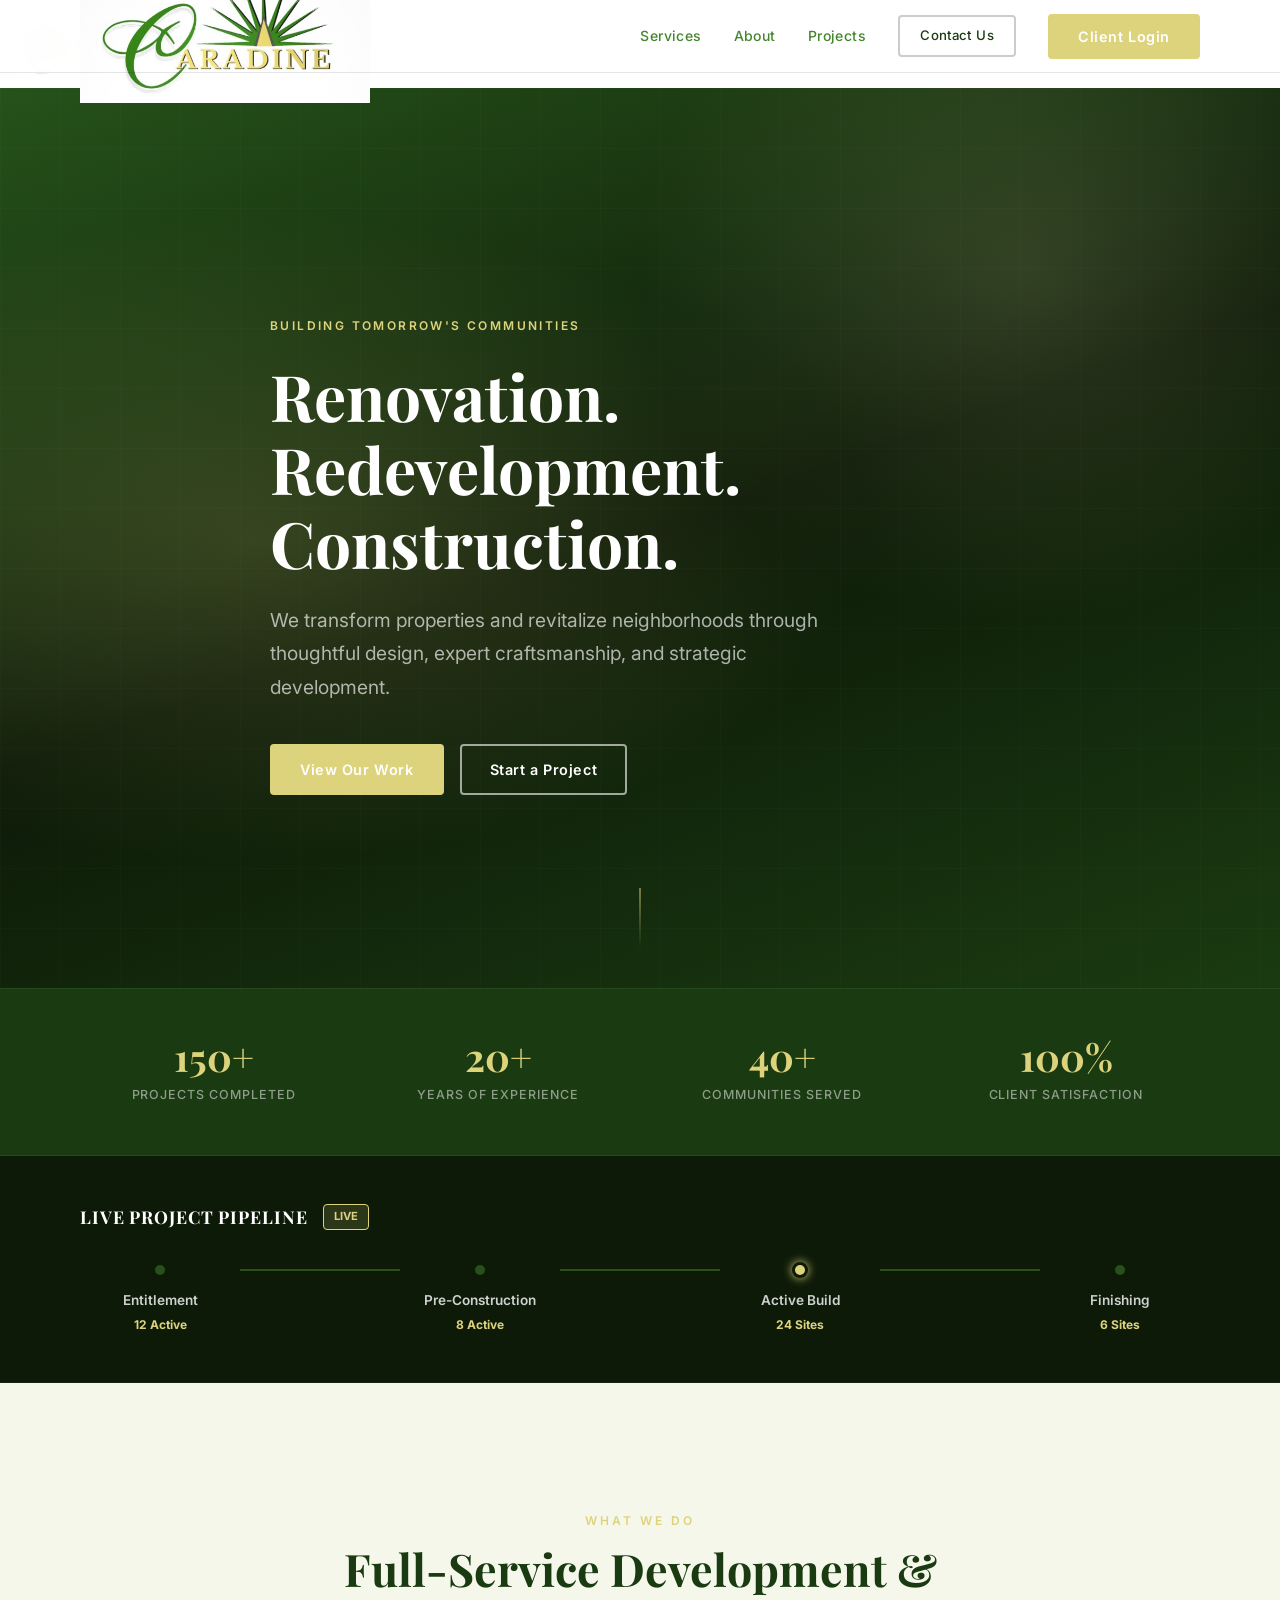
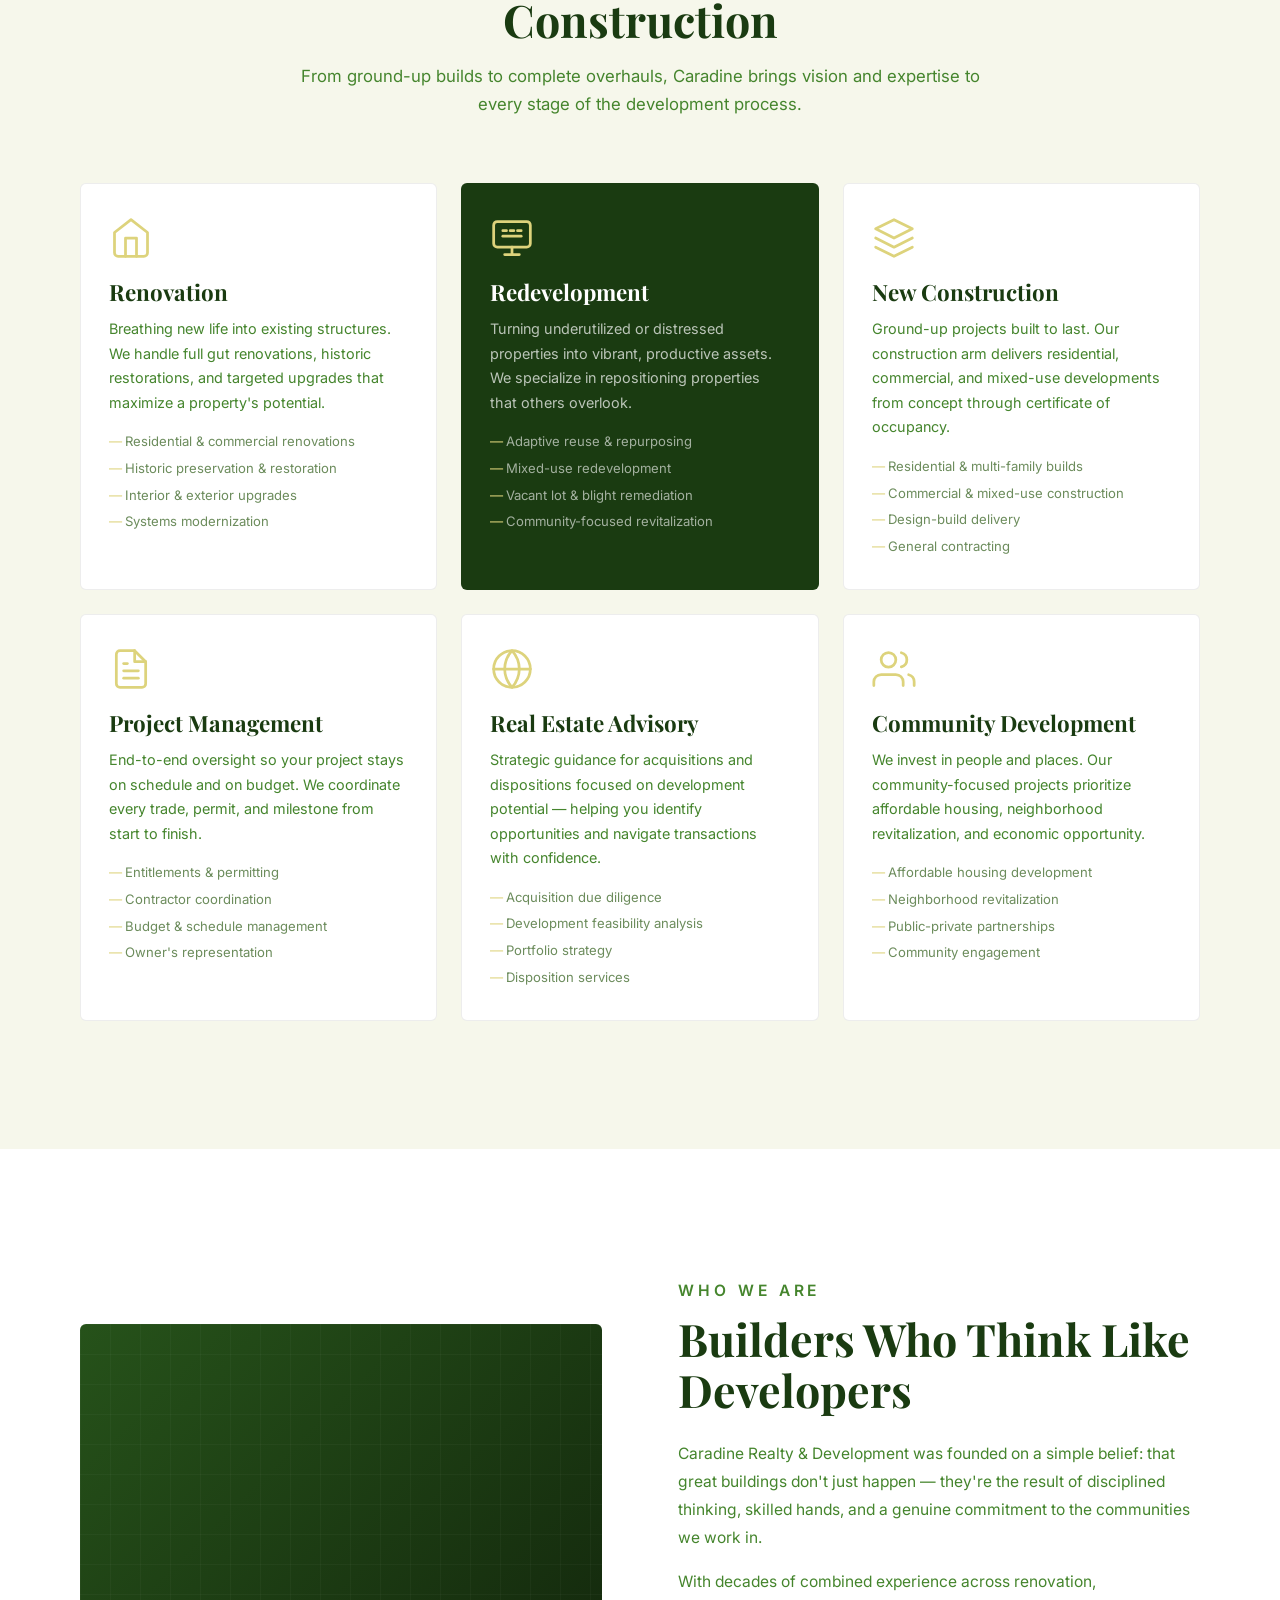
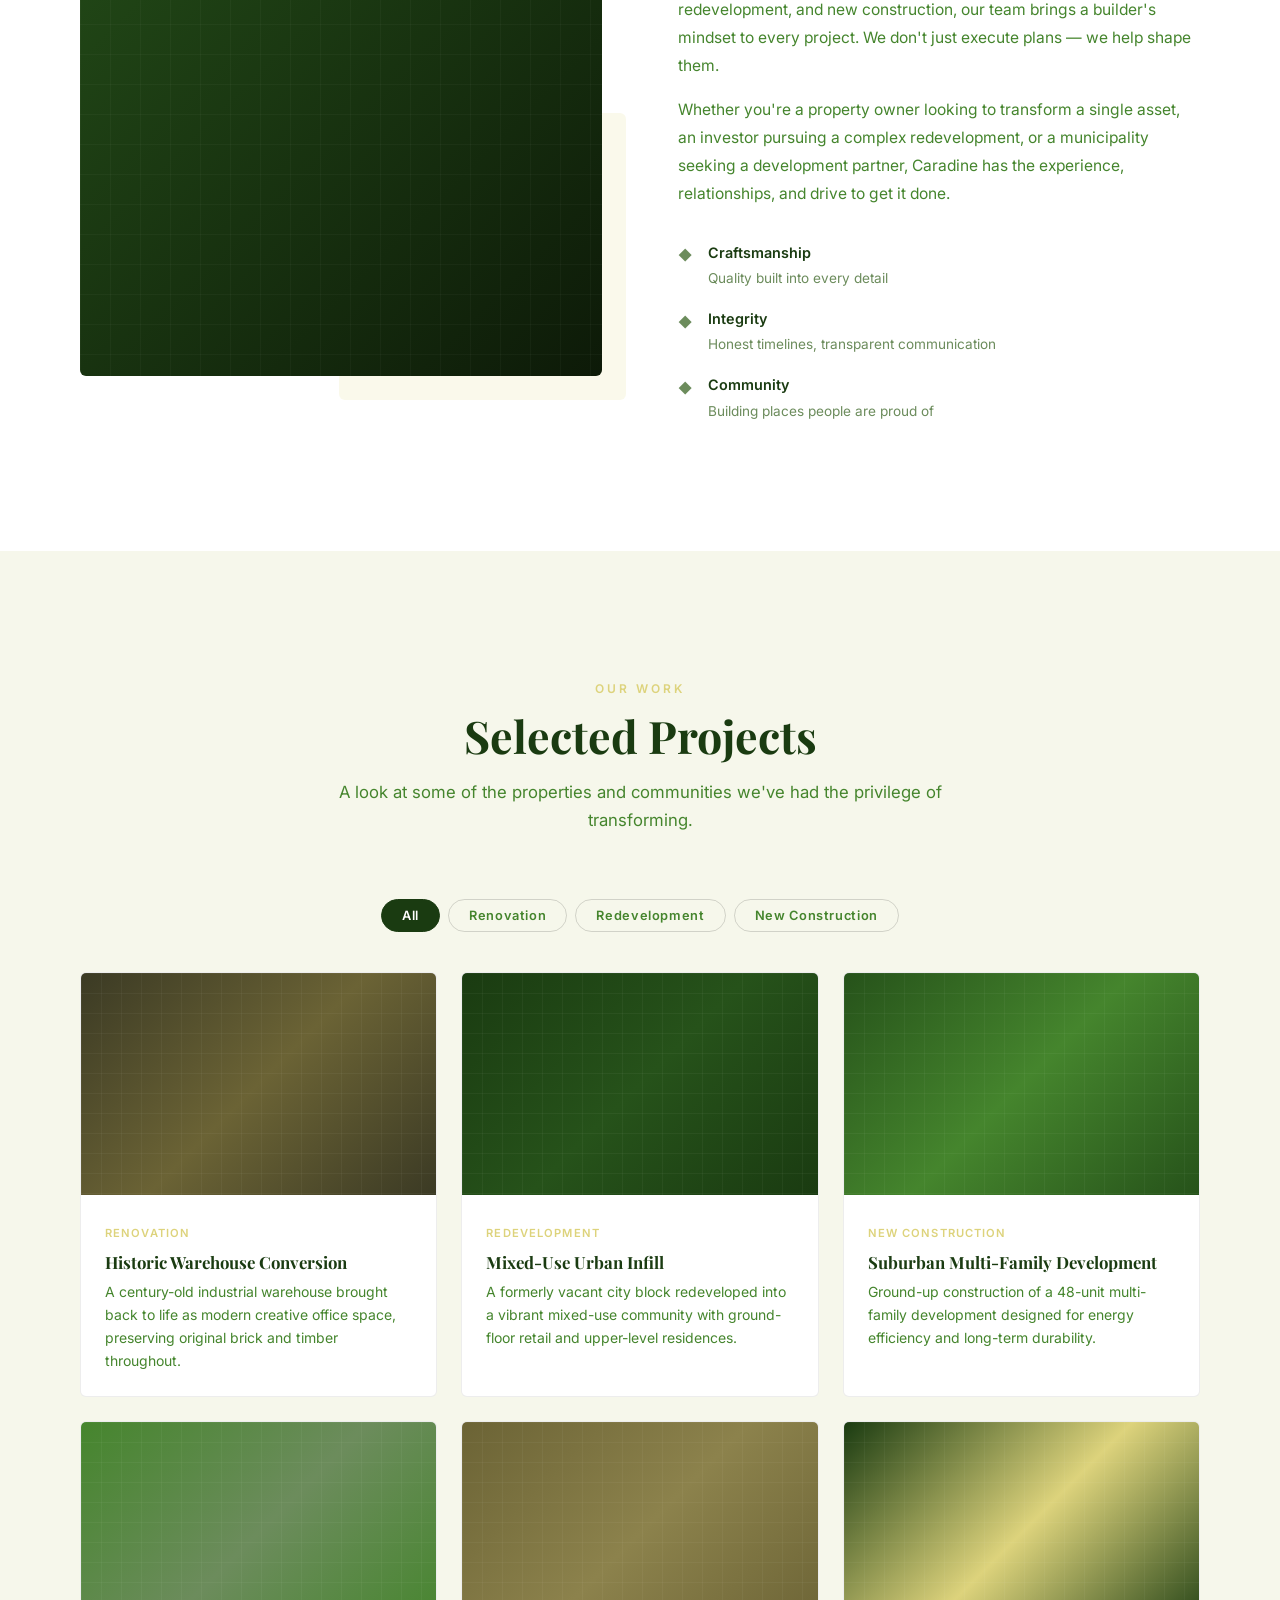
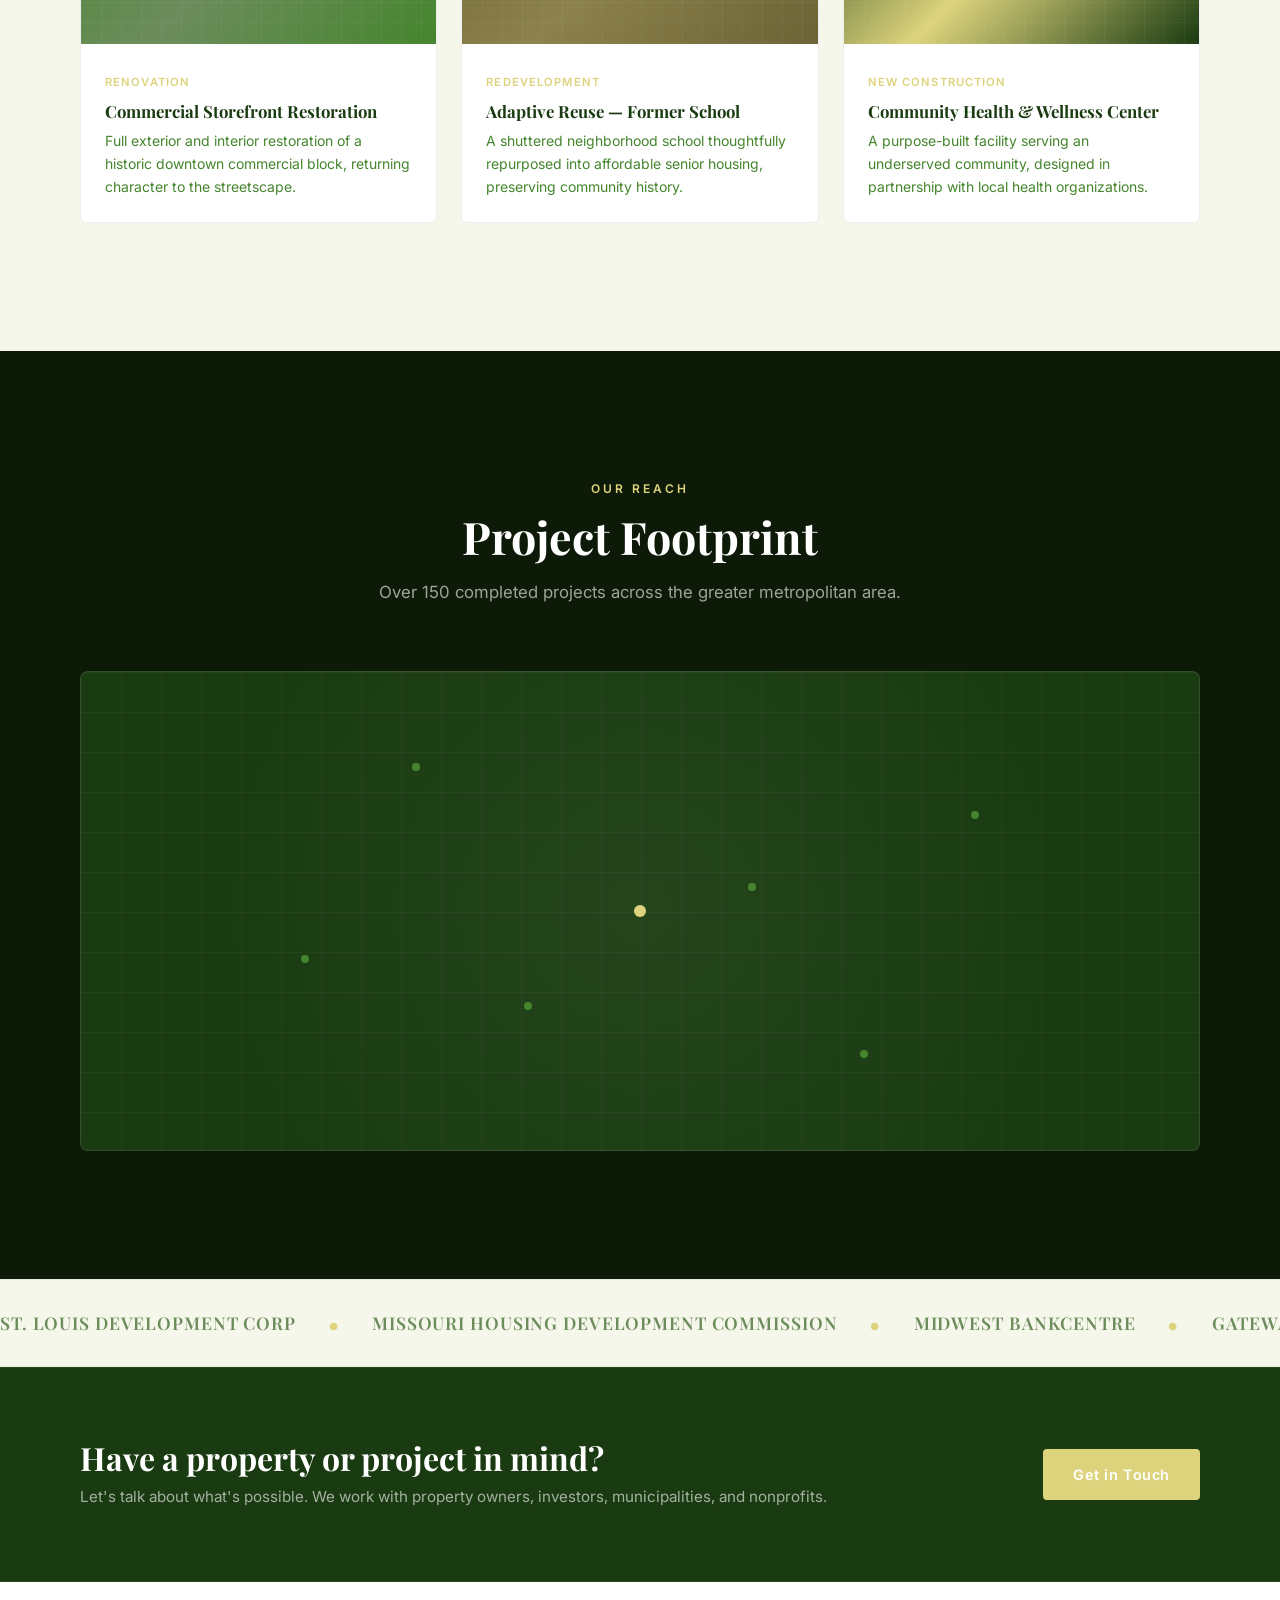
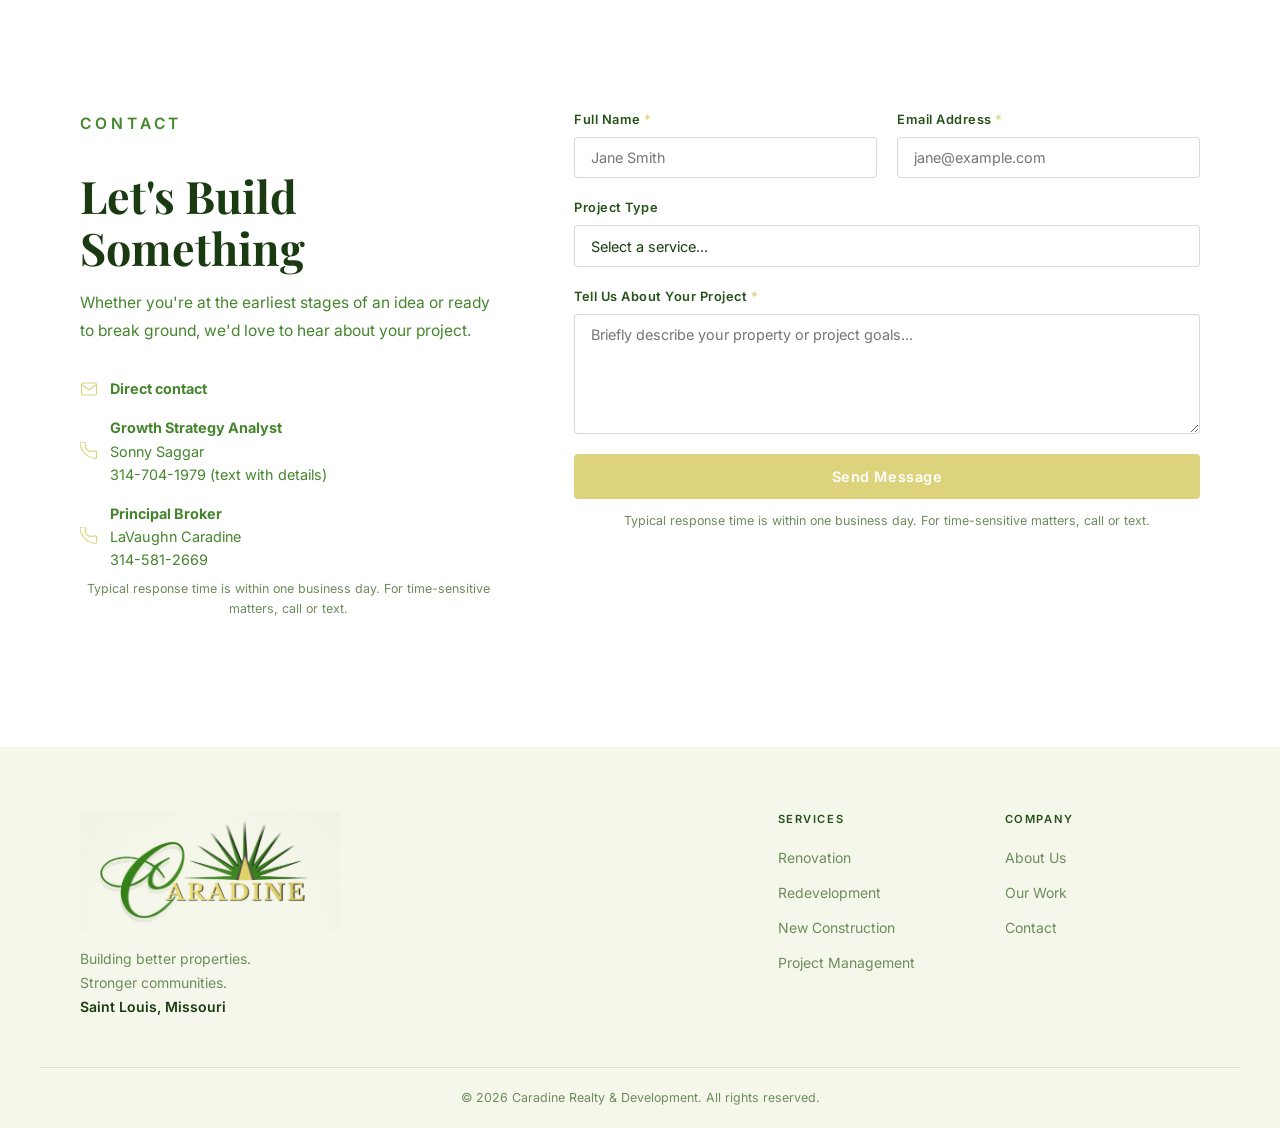
==== index.html @ bfbdea80 "feat: enterprise features including video header, pipeline tracker, and client portal facade" ====
<!DOCTYPE html>
<html lang="en">
<head>
  <meta charset="UTF-8" />
  <meta name="viewport" content="width=device-width, initial-scale=1.0" />
  <title>Caradine Realty &amp; Development</title>
  <link rel="stylesheet" href="styles.css" />
  <link rel="preconnect" href="https://fonts.googleapis.com" />
  <link rel="preconnect" href="https://fonts.gstatic.com" crossorigin />
  <link href="https://fonts.googleapis.com/css2?family=Playfair+Display:wght@400;700&family=Inter:wght@300;400;500;600&display=swap" rel="stylesheet" />
</head>
<body>
<header>
  <img src="public/caradine-logo.jpg" alt="Caradine Realty" class="logo">
</header>

  <!-- Navigation -->
  <header class="site-header">
    <nav class="nav container">
      <a href="#" class="logo">
        <img src="/caradine-logo.jpg" alt="Caradine Realty logo" class="logo-mark" />
        <span class="logo-main">Caradine</span>
        <span class="logo-sub">Realty &amp; Development</span>
      </a>
      <button class="nav-toggle" aria-label="Toggle menu" aria-expanded="false">
        <span></span><span></span><span></span>
      </button>
      <ul class="nav-links">
        <li><a href="#services">Services</a></li>
        <li><a href="#about">About</a></li>
        <li><a href="#projects">Projects</a></li>
        <li><a href="#contact" class="btn btn-outline">Contact Us</a></li>
        <li><button class="btn btn-primary login-btn" id="login-trigger">Client Login</button></li>
      </ul>
    </nav>
  </header>

  <!-- Hero -->
  <section class="hero">
    <video autoplay loop muted playsinline class="hero-video">
      <source src="https://cdn.coverr.co/videos/coverr-construction-workers-on-a-rooftop-2621/1080p.mp4" type="video/mp4">
    </video>
    <div class="hero-overlay"></div>
    <div class="hero-content container">
      <p class="hero-eyebrow">Building Tomorrow's Communities</p>
      <h1>Renovation. Redevelopment.<br />Construction.</h1>
      <p class="hero-sub">We transform properties and revitalize neighborhoods through thoughtful design, expert craftsmanship, and strategic development.</p>
      <div class="hero-cta">
        <a href="#projects" class="btn btn-primary">View Our Work</a>
        <a href="#contact" class="btn btn-ghost">Start a Project</a>
      </div>
    </div>
    <div class="hero-scroll-indicator">
      <span></span>
    </div>
  </section>

  <!-- Stats Bar -->
  <section class="stats-bar">
    <div class="container stats-grid">
      <div class="stat">
        <span class="stat-number">150+</span>
        <span class="stat-label">Projects Completed</span>
      </div>
      <div class="stat">
        <span class="stat-number">20+</span>
        <span class="stat-label">Years of Experience</span>
      </div>
      <div class="stat">
        <span class="stat-number">40+</span>
        <span class="stat-label">Communities Served</span>
      </div>
      <div class="stat">
        <span class="stat-number">100%</span>
        <span class="stat-label">Client Satisfaction</span>
      </div>
    </div>
  </section>

  <!-- Pipeline Tracker -->
  <section class="pipeline-tracker reveal">
    <div class="container">
      <div class="pipeline-header">
        <h3>Live Project Pipeline</h3>
        <span class="pipeline-pulse">Live</span>
      </div>
      <div class="pipeline-stages">
        <div class="stage">
          <div class="stage-dot"></div>
          <div class="stage-label">Entitlement</div>
          <div class="stage-count">12 Active</div>
        </div>
        <div class="stage-line"></div>
        <div class="stage">
          <div class="stage-dot"></div>
          <div class="stage-label">Pre-Construction</div>
          <div class="stage-count">8 Active</div>
        </div>
        <div class="stage-line"></div>
        <div class="stage active-stage">
          <div class="stage-dot"></div>
          <div class="stage-label">Active Build</div>
          <div class="stage-count">24 Sites</div>
        </div>
        <div class="stage-line"></div>
        <div class="stage">
          <div class="stage-dot"></div>
          <div class="stage-label">Finishing</div>
          <div class="stage-count">6 Sites</div>
        </div>
      </div>
    </div>
  </section>

  <!-- Services -->
  <section class="services section" id="services">
    <div class="container">
      <div class="section-header">
        <p class="section-eyebrow">What We Do</p>
        <h2>Full-Service Development &amp; Construction</h2>
        <p class="section-desc">From ground-up builds to complete overhauls, Caradine brings vision and expertise to every stage of the development process.</p>
      </div>
      <div class="services-grid">
        <div class="service-card reveal reveal-delay-1">
          <div class="service-icon">
            <svg xmlns="http://www.w3.org/2000/svg" viewBox="0 0 24 24" fill="none" stroke="currentColor" stroke-width="1.5" stroke-linecap="round" stroke-linejoin="round"><path d="M3 9l9-7 9 7v11a2 2 0 01-2 2H5a2 2 0 01-2-2z"/><polyline points="9 22 9 12 15 12 15 22"/></svg>
          </div>
          <h3>Renovation</h3>
          <p>Breathing new life into existing structures. We handle full gut renovations, historic restorations, and targeted upgrades that maximize a property's potential.</p>
          <ul>
            <li>Residential &amp; commercial renovations</li>
            <li>Historic preservation &amp; restoration</li>
            <li>Interior &amp; exterior upgrades</li>
            <li>Systems modernization</li>
          </ul>
        </div>
        <div class="service-card featured reveal reveal-delay-2">
          <div class="service-icon">
            <svg xmlns="http://www.w3.org/2000/svg" viewBox="0 0 24 24" fill="none" stroke="currentColor" stroke-width="1.5" stroke-linecap="round" stroke-linejoin="round"><rect x="2" y="3" width="20" height="14" rx="2"/><path d="M8 21h8M12 17v4"/><path d="M7 8h2m2 0h2m2 0h2"/><path d="M7 11h10"/></svg>
          </div>
          <h3>Redevelopment</h3>
          <p>Turning underutilized or distressed properties into vibrant, productive assets. We specialize in repositioning properties that others overlook.</p>
          <ul>
            <li>Adaptive reuse &amp; repurposing</li>
            <li>Mixed-use redevelopment</li>
            <li>Vacant lot &amp; blight remediation</li>
            <li>Community-focused revitalization</li>
          </ul>
        </div>
        <div class="service-card reveal reveal-delay-3">
          <div class="service-icon">
            <svg xmlns="http://www.w3.org/2000/svg" viewBox="0 0 24 24" fill="none" stroke="currentColor" stroke-width="1.5" stroke-linecap="round" stroke-linejoin="round"><polygon points="12 2 2 7 12 12 22 7 12 2"/><polyline points="2 17 12 22 22 17"/><polyline points="2 12 12 17 22 12"/></svg>
          </div>
          <h3>New Construction</h3>
          <p>Ground-up projects built to last. Our construction arm delivers residential, commercial, and mixed-use developments from concept through certificate of occupancy.</p>
          <ul>
            <li>Residential &amp; multi-family builds</li>
            <li>Commercial &amp; mixed-use construction</li>
            <li>Design-build delivery</li>
            <li>General contracting</li>
          </ul>
        </div>
        <div class="service-card reveal reveal-delay-1">
          <div class="service-icon">
            <svg xmlns="http://www.w3.org/2000/svg" viewBox="0 0 24 24" fill="none" stroke="currentColor" stroke-width="1.5" stroke-linecap="round" stroke-linejoin="round"><path d="M14 2H6a2 2 0 00-2 2v16a2 2 0 002 2h12a2 2 0 002-2V8z"/><polyline points="14 2 14 8 20 8"/><line x1="16" y1="13" x2="8" y2="13"/><line x1="16" y1="17" x2="8" y2="17"/><polyline points="10 9 9 9 8 9"/></svg>
          </div>
          <h3>Project Management</h3>
          <p>End-to-end oversight so your project stays on schedule and on budget. We coordinate every trade, permit, and milestone from start to finish.</p>
          <ul>
            <li>Entitlements &amp; permitting</li>
            <li>Contractor coordination</li>
            <li>Budget &amp; schedule management</li>
            <li>Owner's representation</li>
          </ul>
        </div>
        <div class="service-card reveal reveal-delay-2">
          <div class="service-icon">
            <svg xmlns="http://www.w3.org/2000/svg" viewBox="0 0 24 24" fill="none" stroke="currentColor" stroke-width="1.5" stroke-linecap="round" stroke-linejoin="round"><circle cx="12" cy="12" r="10"/><line x1="2" y1="12" x2="22" y2="12"/><path d="M12 2a15.3 15.3 0 014 10 15.3 15.3 0 01-4 10 15.3 15.3 0 01-4-10 15.3 15.3 0 014-10z"/></svg>
          </div>
          <h3>Real Estate Advisory</h3>
          <p>Strategic guidance for acquisitions and dispositions focused on development potential — helping you identify opportunities and navigate transactions with confidence.</p>
          <ul>
            <li>Acquisition due diligence</li>
            <li>Development feasibility analysis</li>
            <li>Portfolio strategy</li>
            <li>Disposition services</li>
          </ul>
        </div>
        <div class="service-card reveal reveal-delay-3">
          <div class="service-icon">
            <svg xmlns="http://www.w3.org/2000/svg" viewBox="0 0 24 24" fill="none" stroke="currentColor" stroke-width="1.5" stroke-linecap="round" stroke-linejoin="round"><path d="M17 21v-2a4 4 0 00-4-4H5a4 4 0 00-4 4v2"/><circle cx="9" cy="7" r="4"/><path d="M23 21v-2a4 4 0 00-3-3.87"/><path d="M16 3.13a4 4 0 010 7.75"/></svg>
          </div>
          <h3>Community Development</h3>
          <p>We invest in people and places. Our community-focused projects prioritize affordable housing, neighborhood revitalization, and economic opportunity.</p>
          <ul>
            <li>Affordable housing development</li>
            <li>Neighborhood revitalization</li>
            <li>Public-private partnerships</li>
            <li>Community engagement</li>
          </ul>
        </div>
      </div>
    </div>
  </section>

  <!-- About -->
  <section class="about section" id="about">
    <div class="container about-grid">
      <div class="about-image reveal">
        <div class="about-image-bg"></div>
        <div class="about-image-accent"></div>
      </div>
      <div class="about-content reveal reveal-delay-2">
        <p class="section-eyebrow">Who We Are</p>
        <h2>Builders Who Think Like Developers</h2>
        <p>Caradine Realty &amp; Development was founded on a simple belief: that great buildings don't just happen — they're the result of disciplined thinking, skilled hands, and a genuine commitment to the communities we work in.</p>
        <p>With decades of combined experience across renovation, redevelopment, and new construction, our team brings a builder's mindset to every project. We don't just execute plans — we help shape them.</p>
        <p>Whether you're a property owner looking to transform a single asset, an investor pursuing a complex redevelopment, or a municipality seeking a development partner, Caradine has the experience, relationships, and drive to get it done.</p>
        <div class="about-values">
          <div class="value">
            <span class="value-icon">&#9670;</span>
            <div>
              <strong>Craftsmanship</strong>
              <span>Quality built into every detail</span>
            </div>
          </div>
          <div class="value">
            <span class="value-icon">&#9670;</span>
            <div>
              <strong>Integrity</strong>
              <span>Honest timelines, transparent communication</span>
            </div>
          </div>
          <div class="value">
            <span class="value-icon">&#9670;</span>
            <div>
              <strong>Community</strong>
              <span>Building places people are proud of</span>
            </div>
          </div>
        </div>
      </div>
    </div>
  </section>

  <!-- Projects -->
  <section class="projects section" id="projects">
    <div class="container">
      <div class="section-header">
        <p class="section-eyebrow">Our Work</p>
        <h2>Selected Projects</h2>
        <p class="section-desc">A look at some of the properties and communities we've had the privilege of transforming.</p>
      </div>
      <div class="project-filters">
        <button class="filter-btn active" data-filter="all">All</button>
        <button class="filter-btn" data-filter="renovation">Renovation</button>
        <button class="filter-btn" data-filter="redevelopment">Redevelopment</button>
        <button class="filter-btn" data-filter="construction">New Construction</button>
      </div>
      <div class="projects-grid">
        <div class="project-card reveal reveal-delay-1" data-category="renovation" tabindex="0">
          <div class="project-img project-img-1"></div>
          <div class="project-info">
            <span class="project-tag">Renovation</span>
            <h3>Historic Warehouse Conversion</h3>
            <p>A century-old industrial warehouse brought back to life as modern creative office space, preserving original brick and timber throughout.</p>
          </div>
        </div>
        <div class="project-card reveal reveal-delay-2" data-category="redevelopment" tabindex="0">
          <div class="project-img project-img-2"></div>
          <div class="project-info">
            <span class="project-tag">Redevelopment</span>
            <h3>Mixed-Use Urban Infill</h3>
            <p>A formerly vacant city block redeveloped into a vibrant mixed-use community with ground-floor retail and upper-level residences.</p>
          </div>
        </div>
        <div class="project-card reveal reveal-delay-3" data-category="construction" tabindex="0">
          <div class="project-img project-img-3"></div>
          <div class="project-info">
            <span class="project-tag">New Construction</span>
            <h3>Suburban Multi-Family Development</h3>
            <p>Ground-up construction of a 48-unit multi-family development designed for energy efficiency and long-term durability.</p>
          </div>
        </div>
        <div class="project-card reveal reveal-delay-1" data-category="renovation" tabindex="0">
          <div class="project-img project-img-4"></div>
          <div class="project-info">
            <span class="project-tag">Renovation</span>
            <h3>Commercial Storefront Restoration</h3>
            <p>Full exterior and interior restoration of a historic downtown commercial block, returning character to the streetscape.</p>
          </div>
        </div>
        <div class="project-card reveal reveal-delay-2" data-category="redevelopment" tabindex="0">
          <div class="project-img project-img-5"></div>
          <div class="project-info">
            <span class="project-tag">Redevelopment</span>
            <h3>Adaptive Reuse — Former School</h3>
            <p>A shuttered neighborhood school thoughtfully repurposed into affordable senior housing, preserving community history.</p>
          </div>
        </div>
        <div class="project-card reveal reveal-delay-3" data-category="construction" tabindex="0">
          <div class="project-img project-img-6"></div>
          <div class="project-info">
            <span class="project-tag">New Construction</span>
            <h3>Community Health &amp; Wellness Center</h3>
            <p>A purpose-built facility serving an underserved community, designed in partnership with local health organizations.</p>
          </div>
        </div>
      </div>
    </div>
  </section>

  <!-- Footprint Map Facade -->
  <section class="footprint section reveal" id="footprint">
    <div class="container">
      <div class="section-header">
        <p class="section-eyebrow">Our Reach</p>
        <h2>Project Footprint</h2>
        <p class="section-desc">Over 150 completed projects across the greater metropolitan area.</p>
      </div>
      <div class="map-container">
        <div class="map-grid">
           <div class="map-pin" style="top: 20%; left: 30%;"></div>
           <div class="map-pin" style="top: 45%; left: 60%;"></div>
           <div class="map-pin" style="top: 70%; left: 40%;"></div>
           <div class="map-pin" style="top: 30%; left: 80%;"></div>
           <div class="map-pin" style="top: 60%; left: 20%;"></div>
           <div class="map-pin" style="top: 80%; left: 70%;"></div>
           <div class="map-pin highlight" style="top: 50%; left: 50%;"></div>
        </div>
      </div>
    </div>
  </section>

  <!-- Partner Marquee -->
  <section class="partner-marquee">
    <div class="marquee-track">
      <div class="marquee-content">
        <span>St. Louis Development Corp</span>
        <span class="dot">&bull;</span>
        <span>Missouri Housing Development Commission</span>
        <span class="dot">&bull;</span>
        <span>Midwest BankCentre</span>
        <span class="dot">&bull;</span>
        <span>Gateway Architectural Partners</span>
        <span class="dot">&bull;</span>
        <span>Urban League of Metropolitan St. Louis</span>
        <span class="dot">&bull;</span>
      </div>
      <div class="marquee-content">
        <span>St. Louis Development Corp</span>
        <span class="dot">&bull;</span>
        <span>Missouri Housing Development Commission</span>
        <span class="dot">&bull;</span>
        <span>Midwest BankCentre</span>
        <span class="dot">&bull;</span>
        <span>Gateway Architectural Partners</span>
        <span class="dot">&bull;</span>
        <span>Urban League of Metropolitan St. Louis</span>
        <span class="dot">&bull;</span>
      </div>
    </div>
  </section>

  <!-- CTA Band -->
  <section class="cta-band">
    <div class="container cta-band-inner">
      <div>
        <h2>Have a property or project in mind?</h2>
        <p>Let's talk about what's possible. We work with property owners, investors, municipalities, and nonprofits.</p>
      </div>
      <a href="#contact" class="btn btn-primary">Get in Touch</a>
    </div>
  </section>

  <!-- Contact -->
  <section class="contact section" id="contact">
    <div class="container contact-grid">
      <div class="contact-info">
        <p class="section-eyebrow">Contact</p>
        <h2>Let's Build Something</h2>
        <p>Whether you're at the earliest stages of an idea or ready to break ground, we'd love to hear about your project.</p>
        <div class="contact-details">
          <div class="contact-item">
            <svg xmlns="http://www.w3.org/2000/svg" viewBox="0 0 24 24" fill="none" stroke="currentColor" stroke-width="1.5" stroke-linecap="round" stroke-linejoin="round"><path d="M4 4h16c1.1 0 2 .9 2 2v12c0 1.1-.9 2-2 2H4c-1.1 0-2-.9-2-2V6c0-1.1.9-2 2-2z"/><polyline points="22,6 12,13 2,6"/></svg>
            <span><strong>Direct contact</strong></span>
          </div>
          <div class="contact-item">
            <svg xmlns="http://www.w3.org/2000/svg" viewBox="0 0 24 24" fill="none" stroke="currentColor" stroke-width="1.5" stroke-linecap="round" stroke-linejoin="round"><path d="M22 16.92v3a2 2 0 01-2.18 2 19.79 19.79 0 01-8.63-3.07A19.5 19.5 0 013.07 10.8a19.79 19.79 0 01-3.07-8.7A2 2 0 012.18 0h3a2 2 0 012 1.72c.127.96.361 1.903.7 2.81a2 2 0 01-.45 2.11L6.91 7.09a16 16 0 006 6l.56-.56a2 2 0 012.11-.45c.907.339 1.85.573 2.81.7A2 2 0 0122 14.92v2z"/></svg>
            <span><strong>Growth Strategy Analyst</strong><br />Sonny Saggar<br /><a href="tel:+13147041979">314-704-1979</a> (text with details)</span>
          </div>
          <div class="contact-item">
            <svg xmlns="http://www.w3.org/2000/svg" viewBox="0 0 24 24" fill="none" stroke="currentColor" stroke-width="1.5" stroke-linecap="round" stroke-linejoin="round"><path d="M22 16.92v3a2 2 0 01-2.18 2 19.79 19.79 0 01-8.63-3.07A19.5 19.5 0 013.07 10.8a19.79 19.79 0 01-3.07-8.7A2 2 0 012.18 0h3a2 2 0 012 1.72c.127.96.361 1.903.7 2.81a2 2 0 01-.45 2.11L6.91 7.09a16 16 0 006 6l.56-.56a2 2 0 012.11-.45c.907.339 1.85.573 2.81.7A2 2 0 0122 14.92v2z"/></svg>
            <span><strong>Principal Broker</strong><br />LaVaughn Caradine<br /><a href="tel:+13145812669">314-581-2669</a></span>
          </div>
          <p class="form-note">Typical response time is within one business day. For time-sensitive matters, call or text.</p>
        </div>
      </div>
      <form class="contact-form" id="contact-form" novalidate>
        <div class="form-row">
          <div class="form-group">
            <label for="name">Full Name <span class="required">*</span></label>
            <input type="text" id="name" name="name" placeholder="Jane Smith" required autocomplete="name" />
          </div>
          <div class="form-group">
            <label for="email">Email Address <span class="required">*</span></label>
            <input type="email" id="email" name="email" placeholder="jane@example.com" required autocomplete="email" />
          </div>
        </div>
        <div class="form-group">
          <label for="project-type">Project Type</label>
          <select id="project-type" name="project-type">
            <option value="">Select a service...</option>
            <option value="renovation">Renovation</option>
            <option value="redevelopment">Redevelopment</option>
            <option value="construction">New Construction</option>
            <option value="project-management">Project Management</option>
            <option value="advisory">Real Estate Advisory</option>
            <option value="community">Community Development</option>
            <option value="other">Other</option>
          </select>
        </div>
        <div class="form-group">
          <label for="message">Tell Us About Your Project <span class="required">*</span></label>
          <textarea id="message" name="message" rows="5" placeholder="Briefly describe your property or project goals..." required></textarea>
        </div>
        <button type="submit" class="btn btn-primary btn-full">Send Message</button>
        <p class="form-note">Typical response time is within one business day. For time-sensitive matters, call or text.</p>
      </form>
    </div>
  </section>

  <!-- Footer -->
  <footer class="site-footer">
    <div class="container footer-inner">
      <div class="footer-brand">
        <img src="/caradine-logo.jpg" alt="Caradine Realty logo" class="logo-mark" />
        <span class="logo-main">Caradine</span>
        <span class="logo-sub">Realty &amp; Development</span>
        <p>Building better properties.<br />Stronger communities.<br /><span class="footer-location">Saint Louis, Missouri</span></p>
      </div>
      <div class="footer-links">
        <div class="footer-col">
          <strong>Services</strong>
          <ul>
            <li><a href="#services">Renovation</a></li>
            <li><a href="#services">Redevelopment</a></li>
            <li><a href="#services">New Construction</a></li>
            <li><a href="#services">Project Management</a></li>
          </ul>
        </div>
        <div class="footer-col">
          <strong>Company</strong>
          <ul>
            <li><a href="#about">About Us</a></li>
            <li><a href="#projects">Our Work</a></li>
            <li><a href="#contact">Contact</a></li>
          </ul>
        </div>
      </div>
    </div>
    <div class="footer-bottom">
      <div class="container">
        <p>&copy; 2026 Caradine Realty &amp; Development. All rights reserved.</p>
      </div>
    </div>
  </footer>

  <!-- Project Detail Modal -->
  <div class="project-modal" id="project-modal" aria-hidden="true">
    <div class="modal-overlay" data-close-modal></div>
    <div class="modal-panel">
      <button class="modal-close" data-close-modal aria-label="Close modal">
        <svg xmlns="http://www.w3.org/2000/svg" viewBox="0 0 24 24" fill="none" stroke="currentColor" stroke-width="2" stroke-linecap="round" stroke-linejoin="round"><line x1="18" y1="6" x2="6" y2="18"></line><line x1="6" y1="6" x2="18" y2="18"></line></svg>
      </button>
      
      <div class="modal-content">
        <span class="project-tag" id="modal-tag">Category</span>
        <h2 id="modal-title">Project Title</h2>
        
        <div class="project-narrative" id="modal-narrative">
          <!-- Narrative gets injected here -->
        </div>

        <div class="before-after-container" id="modal-before-after">
          <div class="ba-image ba-after">
             <div class="placeholder-img">After</div>
          </div>
          <div class="ba-image ba-before" id="ba-before-img">
             <div class="placeholder-img">Before</div>
          </div>
          <input type="range" min="0" max="100" value="50" class="ba-slider" id="ba-slider" aria-label="Before and after slider">
          <div class="ba-slider-line" id="ba-slider-line">
            <div class="ba-slider-button">
              <svg xmlns="http://www.w3.org/2000/svg" viewBox="0 0 24 24" fill="none" stroke="currentColor" stroke-width="2" stroke-linecap="round" stroke-linejoin="round"><polyline points="15 18 9 12 15 6"></polyline></svg>
              <svg xmlns="http://www.w3.org/2000/svg" viewBox="0 0 24 24" fill="none" stroke="currentColor" stroke-width="2" stroke-linecap="round" stroke-linejoin="round"><polyline points="9 18 15 12 9 6"></polyline></svg>
            </div>
          </div>
        </div>
        
        <h3 class="gallery-title">Progress Gallery</h3>
        <div class="project-gallery" id="modal-gallery">
          <!-- 10-20 photos get injected here -->
          <div class="gallery-placeholder">Photo Placeholder</div>
          <div class="gallery-placeholder">Photo Placeholder</div>
          <div class="gallery-placeholder">Photo Placeholder</div>
          <div class="gallery-placeholder">Photo Placeholder</div>
          <div class="gallery-placeholder">Photo Placeholder</div>
          <div class="gallery-placeholder">Photo Placeholder</div>
        </div>
      </div>
    </div>
  </div>

  <!-- Client Login Modal -->
  <div class="login-modal" id="login-modal" aria-hidden="true">
    <div class="modal-overlay" id="login-close-overlay"></div>
    <div class="login-panel">
      <button class="modal-close" id="login-close" aria-label="Close modal">
        <svg xmlns="http://www.w3.org/2000/svg" viewBox="0 0 24 24" fill="none" stroke="currentColor" stroke-width="2" stroke-linecap="round" stroke-linejoin="round"><line x1="18" y1="6" x2="6" y2="18"></line><line x1="6" y1="6" x2="18" y2="18"></line></svg>
      </button>
      <div class="login-header">
        <img src="/caradine-logo.jpg" alt="Caradine Logo" class="login-logo" style="mix-blend-mode: multiply;">
        <h3>Client &amp; Partner Portal</h3>
        <p>Access project documents, timelines, and progress photos securely.</p>
      </div>
      <form class="login-form">
        <div class="form-group">
          <label>Email Address</label>
          <input type="email" placeholder="you@company.com" required>
        </div>
        <div class="form-group">
          <label>Password</label>
          <input type="password" placeholder="••••••••" required>
        </div>
        <button type="submit" class="btn btn-primary btn-full">Access Portal</button>
        <p class="login-help"><a href="#">Forgot password?</a> | <a href="#">Request access</a></p>
      </form>
    </div>
  </div>

  <script src="script.js"></script>
</body>
</html>
---- styles.css ----
/* ===========================
   Base & Reset
   =========================== */
*, *::before, *::after { box-sizing: border-box; margin: 0; padding: 0; }

:root {
  --color-black:   #0d1a08;
  --color-dark:    #1a3b11;
  --color-charcoal:#26521a;
  --color-mid:     #45852d;
  --color-muted:   #6c8c5c;
  --color-light:   #f6f7eb;
  --color-white:   #ffffff;
  --color-accent:  #ddd37c;
  --color-accent-light: #efe8ad;
  --font-serif:    'Playfair Display', Georgia, serif;
  --font-sans:     'Inter', system-ui, sans-serif;
  --max-w:         1200px;
  --radius:        4px;
  --transition:    0.25s ease;
}

html { scroll-behavior: smooth; font-size: 16px; }

body {
  font-family: var(--font-sans);
  color: var(--color-dark);
  background: var(--color-white);
  line-height: 1.6;
  -webkit-font-smoothing: antialiased;
}

img { display: block; max-width: 100%; }
a { color: inherit; text-decoration: none; }
ul { list-style: none; }
button { cursor: pointer; border: none; background: none; font-family: inherit; }

.container {
  width: 100%;
  max-width: var(--max-w);
  margin-inline: auto;
  padding-inline: clamp(1.25rem, 4vw, 2.5rem);
}

.section { padding-block: clamp(5rem, 10vw, 8.5rem); }

/* ===========================
   Typography
   =========================== */
h1, h2, h3 { font-family: var(--font-serif); line-height: 1.15; }
h1 { font-size: clamp(2.4rem, 5vw, 4rem); font-weight: 700; }
h2 { font-size: clamp(1.8rem, 3.5vw, 2.8rem); font-weight: 700; }
h3 { font-size: clamp(1.15rem, 2vw, 1.4rem); font-weight: 700; }

.section-eyebrow {
  font-size: 0.75rem;
  font-weight: 600;
  letter-spacing: 0.25em;
  text-transform: uppercase;
  color: var(--color-accent);
  margin-bottom: 0.75rem;
}

.section-header {
  text-align: center;
  max-width: 680px;
  margin-inline: auto;
  margin-bottom: clamp(2.5rem, 5vw, 4rem);
}

.section-desc {
  margin-top: 1rem;
  color: var(--color-mid);
  font-size: 1.05rem;
  line-height: 1.7;
}

/* ===========================
   Buttons
   =========================== */
.btn {
  display: inline-block;
  padding: 0.75rem 1.75rem;
  font-size: 0.9rem;
  font-weight: 600;
  letter-spacing: 0.04em;
  border-radius: var(--radius);
  transition: all 0.3s cubic-bezier(0.16, 1, 0.3, 1);
  white-space: nowrap;
}
.btn:hover {
  transform: translateY(-2px);
}

.btn-primary {
  background: var(--color-accent);
  color: var(--color-white);
  border: 2px solid var(--color-accent);
}
.btn-primary:hover { background: var(--color-accent-light); border-color: var(--color-accent-light); box-shadow: 0 8px 20px rgba(221,211,124,0.3); }

.btn-outline {
  background: transparent;
  color: var(--color-dark);
  border: 2px solid var(--color-dark);
}
.btn-outline:hover { background: var(--color-dark); color: var(--color-white); }

.btn-ghost {
  background: transparent;
  color: var(--color-white);
  border: 2px solid rgba(255,255,255,0.6);
}
.btn-ghost:hover { background: rgba(255,255,255,0.15); border-color: var(--color-white); }

.btn-full { width: 100%; text-align: center; }

/* ===========================
   Navigation
   =========================== */
.site-header {
  position: fixed;
  top: 0; left: 0; right: 0;
  z-index: 100;
  background: rgba(255, 255, 255, 0.96);
  backdrop-filter: blur(12px);
  -webkit-backdrop-filter: blur(12px);
  border-bottom: 1px solid rgba(0, 0, 0, 0.1);
  transition: background var(--transition);
}

.nav {
  display: flex;
  align-items: center;
  justify-content: space-between;
  height: 72px;
  gap: 2rem;
}

.logo {
  display: inline-flex;
  align-items: center;
  line-height: 1.1;
  min-height: 42px;
}
.logo .logo-mark {
  width: clamp(200px, 26vw, 290px);
  height: auto;
  mix-blend-mode: multiply;
}
.logo .logo-main,
.logo .logo-sub {
  position: absolute;
  width: 1px;
  height: 1px;
  padding: 0;
  margin: -1px;
  overflow: hidden;
  clip: rect(0, 0, 0, 0);
  white-space: nowrap;
  border: 0;
}
.logo-main {
  font-family: var(--font-serif);
  font-size: 1.35rem;
  font-weight: 700;
  color: var(--color-white);
  letter-spacing: 0.02em;
}
.logo-sub {
  font-size: 0.6rem;
  font-weight: 500;
  letter-spacing: 0.14em;
  text-transform: uppercase;
  color: var(--color-accent);
}

.nav-links {
  display: flex;
  align-items: center;
  gap: 2rem;
}

.nav-links a {
  color: var(--color-mid);
  font-size: 0.875rem;
  font-weight: 500;
  letter-spacing: 0.03em;
  transition: color var(--transition);
}
.nav-links a:hover { color: var(--color-dark); }
.nav-links .btn-outline {
  color: var(--color-dark);
  border-color: rgba(0, 0, 0, 0.2);
  padding: 0.5rem 1.25rem;
  font-size: 0.825rem;
}
.nav-links .btn-outline:hover { background: var(--color-dark); color: var(--color-white); border-color: var(--color-dark); }

.nav-toggle {
  display: none;
  flex-direction: column;
  gap: 5px;
  padding: 4px;
}
.nav-toggle span {
  display: block;
  width: 24px;
  height: 2px;
  background: var(--color-dark);
  border-radius: 2px;
  transition: all var(--transition);
}

/* ===========================
   Hero
   =========================== */
.hero {
  position: relative;
  min-height: 100vh;
  display: flex;
  align-items: center;
  background: var(--color-black);
  overflow: hidden;
}

.hero::before {
  content: '';
  position: absolute;
  inset: 0;
  background:
    radial-gradient(ellipse 80% 60% at 20% 50%, rgba(221,211,124,0.18) 0%, transparent 60%),
    radial-gradient(ellipse 60% 80% at 80% 20%, rgba(239,232,173,0.15) 0%, transparent 50%),
    linear-gradient(160deg, #26521a 0%, #0d1a08 50%, #1a3b11 100%);
  animation: heroBreathe 15s ease-in-out infinite alternate;
}
@keyframes heroBreathe {
  0% { transform: scale(1); }
  100% { transform: scale(1.05); }
}

/* Subtle architectural grid texture */
.hero::after {
  content: '';
  position: absolute;
  inset: 0;
  background-image:
    linear-gradient(rgba(255,255,255,0.015) 1px, transparent 1px),
    linear-gradient(90deg, rgba(255,255,255,0.015) 1px, transparent 1px);
  background-size: 60px 60px;
  pointer-events: none;
}

.hero-overlay { display: none; }

.hero-content {
  position: relative;
  z-index: 2;
  padding-top: 100px;
  padding-bottom: 4rem;
  max-width: 820px;
}

.hero-eyebrow {
  font-size: 0.75rem;
  font-weight: 600;
  letter-spacing: 0.2em;
  text-transform: uppercase;
  color: var(--color-accent);
  margin-bottom: 1.5rem;
}

.hero h1 {
  color: var(--color-white);
  margin-bottom: 1.5rem;
}

.hero-sub {
  font-size: clamp(1rem, 1.8vw, 1.2rem);
  color: rgba(255,255,255,0.65);
  max-width: 560px;
  line-height: 1.75;
  margin-bottom: 2.5rem;
}

.hero-cta { display: flex; gap: 1rem; flex-wrap: wrap; }

.hero-scroll-indicator {
  position: absolute;
  bottom: 2.5rem;
  left: 50%;
  transform: translateX(-50%);
  z-index: 2;
}
.hero-scroll-indicator span {
  display: block;
  width: 1px;
  height: 60px;
  background: linear-gradient(to bottom, var(--color-accent), transparent);
  animation: scrollPulse 2s ease-in-out infinite;
}
@keyframes scrollPulse {
  0%, 100% { opacity: 1; transform: scaleY(1); }
  50% { opacity: 0.4; transform: scaleY(0.6); }
}

/* ===========================
   Stats Bar
   =========================== */
.stats-bar {
  background: var(--color-dark);
  border-top: 1px solid rgba(255,255,255,0.06);
  border-bottom: 1px solid rgba(255,255,255,0.06);
  padding-block: 2.5rem;
}

.stats-grid {
  display: grid;
  grid-template-columns: repeat(4, 1fr);
  gap: 1rem;
  text-align: center;
}

.stat { padding: 0.5rem; }
.stat-number {
  display: block;
  font-family: var(--font-serif);
  font-size: clamp(1.8rem, 3vw, 2.6rem);
  font-weight: 700;
  color: var(--color-accent);
  line-height: 1;
  margin-bottom: 0.4rem;
}
.stat-label {
  font-size: 0.78rem;
  font-weight: 500;
  letter-spacing: 0.08em;
  text-transform: uppercase;
  color: rgba(255,255,255,0.5);
}

/* ===========================
   Services
   =========================== */
.services { background: var(--color-light); }

.services-grid {
  display: grid;
  grid-template-columns: repeat(3, 1fr);
  gap: 1.5rem;
}

.service-card {
  background: var(--color-white);
  border: 1px solid rgba(0,0,0,0.07);
  border-radius: 6px;
  padding: 2rem 1.75rem;
  transition: transform var(--transition), box-shadow var(--transition);
}
.service-card:hover {
  transform: translateY(-4px);
  box-shadow: 0 16px 40px rgba(0,0,0,0.1);
}
.service-card.featured {
  background: var(--color-dark);
  border-color: transparent;
  color: var(--color-white);
}
.service-card.featured p { color: rgba(255,255,255,0.7); }
.service-card.featured ul li { color: rgba(255,255,255,0.6); }
.service-card.featured h3 { color: var(--color-white); }

.service-icon {
  width: 44px;
  height: 44px;
  margin-bottom: 1.25rem;
  color: var(--color-accent);
}
.service-icon svg { width: 100%; height: 100%; }

.service-card h3 { margin-bottom: 0.75rem; }
.service-card p { font-size: 0.9rem; color: var(--color-mid); line-height: 1.7; margin-bottom: 1rem; }
.service-card ul { display: flex; flex-direction: column; gap: 0.35rem; }
.service-card ul li {
  font-size: 0.82rem;
  color: var(--color-muted);
  padding-left: 1rem;
  position: relative;
}
.service-card ul li::before {
  content: '—';
  position: absolute;
  left: 0;
  color: var(--color-accent);
}

/* ===========================
   About
   =========================== */
.about { background: var(--color-white); }

.about-grid {
  display: grid;
  grid-template-columns: 1fr 1fr;
  gap: clamp(3rem, 6vw, 6rem);
  align-items: center;
}

.about-image {
  position: relative;
  aspect-ratio: 4/5;
}
.about-image-bg {
  position: absolute;
  inset: 0;
  background: linear-gradient(135deg, var(--color-charcoal) 0%, var(--color-black) 100%);
  border-radius: 6px;
}
.about-image-bg::after {
  content: '';
  position: absolute;
  inset: 0;
  background-image:
    linear-gradient(rgba(255,255,255,0.03) 1px, transparent 1px),
    linear-gradient(90deg, rgba(255,255,255,0.03) 1px, transparent 1px);
  background-size: 30px 30px;
  border-radius: 6px;
}
.about-image-accent {
  position: absolute;
  bottom: -1.5rem;
  right: -1.5rem;
  width: 55%;
  aspect-ratio: 1;
  background: var(--color-accent);
  opacity: 0.15;
  border-radius: 6px;
  z-index: -1;
}

.about-content .section-eyebrow { margin-bottom: 0.5rem; }
.about-content h2 { margin-bottom: 1.5rem; }
.about-content p {
  color: var(--color-mid);
  font-size: 0.975rem;
  line-height: 1.8;
  margin-bottom: 1rem;
}

.about-values { margin-top: 2rem; display: flex; flex-direction: column; gap: 1rem; }
.value {
  display: flex;
  align-items: flex-start;
  gap: 1rem;
}
.value-icon {
  color: var(--color-accent);
  font-size: 0.6rem;
  margin-top: 0.3rem;
  flex-shrink: 0;
}
.value strong {
  display: block;
  font-size: 0.9rem;
  font-weight: 600;
  color: var(--color-dark);
  margin-bottom: 0.1rem;
}
.value span { font-size: 0.85rem; color: var(--color-muted); }

/* ===========================
   Projects
   =========================== */
.projects { background: var(--color-light); }

.project-filters {
  display: flex;
  justify-content: center;
  gap: 0.5rem;
  margin-bottom: 2.5rem;
  flex-wrap: wrap;
}

.filter-btn {
  padding: 0.5rem 1.25rem;
  font-size: 0.8rem;
  font-weight: 600;
  letter-spacing: 0.05em;
  border-radius: 100px;
  border: 1.5px solid rgba(0,0,0,0.15);
  color: var(--color-mid);
  transition: all var(--transition);
}
.filter-btn:hover,
.filter-btn.active {
  background: var(--color-dark);
  color: var(--color-white);
  border-color: var(--color-dark);
}

.projects-grid {
  display: grid;
  grid-template-columns: repeat(3, 1fr);
  gap: 1.5rem;
}

.project-card {
  background: var(--color-white);
  border-radius: 6px;
  overflow: hidden;
  border: 1px solid rgba(0,0,0,0.07);
  transition: transform var(--transition), box-shadow var(--transition);
}
.project-card:hover { transform: translateY(-4px); box-shadow: 0 16px 40px rgba(0,0,0,0.1); }
.project-card.hidden { display: none; }

.project-img {
  aspect-ratio: 16/10;
  background-size: cover;
  background-position: center;
  transition: transform 0.6s cubic-bezier(0.16, 1, 0.3, 1);
}
.project-card:hover .project-img {
  transform: scale(1.05);
}
.project-img-1 { background: linear-gradient(135deg, #3b3a24 0%, #6b6335 50%, #3b3a24 100%); }
.project-img-2 { background: linear-gradient(135deg, #1a3b11 0%, #26521a 50%, #1a3b11 100%); }
.project-img-3 { background: linear-gradient(135deg, #26521a 0%, #45852d 50%, #26521a 100%); }
.project-img-4 { background: linear-gradient(135deg, #45852d 0%, #6c8c5c 50%, #45852d 100%); }
.project-img-5 { background: linear-gradient(135deg, #6b6335 0%, #8c824c 50%, #6b6335 100%); }
.project-img-6 { background: linear-gradient(135deg, #1a3b11 0%, #ddd37c 50%, #1a3b11 100%); }

/* Add subtle pattern overlay to project images */
.project-img::after {
  content: '';
  display: block;
  width: 100%;
  height: 100%;
  background-image:
    linear-gradient(rgba(255,255,255,0.04) 1px, transparent 1px),
    linear-gradient(90deg, rgba(255,255,255,0.04) 1px, transparent 1px);
  background-size: 20px 20px;
}

.project-info { padding: 1.5rem; }
.project-tag {
  display: inline-block;
  font-size: 0.7rem;
  font-weight: 600;
  letter-spacing: 0.1em;
  text-transform: uppercase;
  color: var(--color-accent);
  margin-bottom: 0.6rem;
}
.project-info h3 { margin-bottom: 0.5rem; font-size: 1.05rem; }
.project-info p { font-size: 0.875rem; color: var(--color-mid); line-height: 1.65; }

/* ===========================
   CTA Band
   =========================== */
.cta-band {
  background: var(--color-dark);
  padding-block: clamp(3rem, 6vw, 4.5rem);
  border-top: 1px solid rgba(255,255,255,0.06);
  border-bottom: 1px solid rgba(255,255,255,0.06);
}

.cta-band-inner {
  display: flex;
  align-items: center;
  justify-content: space-between;
  gap: 2rem;
  flex-wrap: wrap;
}
.cta-band h2 { color: var(--color-white); font-size: clamp(1.4rem, 2.5vw, 2rem); }
.cta-band p { color: rgba(255,255,255,0.6); margin-top: 0.5rem; font-size: 0.95rem; }

/* ===========================
   Contact
   =========================== */
.contact { background: var(--color-white); }

.contact-grid {
  display: grid;
  grid-template-columns: 1fr 1.5fr;
  gap: clamp(3rem, 6vw, 5rem);
  align-items: start;
}

.contact-info h2 { margin-bottom: 1rem; }
.contact-info > p { color: var(--color-mid); font-size: 0.975rem; line-height: 1.8; margin-bottom: 2rem; }

.contact-details { display: flex; flex-direction: column; gap: 1rem; }
.contact-item {
  display: flex;
  align-items: center;
  gap: 0.75rem;
  font-size: 0.9rem;
  color: var(--color-mid);
}
.contact-item svg { width: 18px; height: 18px; flex-shrink: 0; color: var(--color-accent); }
.contact-item a { color: var(--color-mid); transition: color var(--transition); }
.contact-item a:hover { color: var(--color-accent); }

/* Form */
.contact-form { display: flex; flex-direction: column; gap: 1.25rem; }

.form-row {
  display: grid;
  grid-template-columns: 1fr 1fr;
  gap: 1.25rem;
}

.form-group { display: flex; flex-direction: column; gap: 0.4rem; }
.form-group label {
  font-size: 0.8rem;
  font-weight: 600;
  letter-spacing: 0.04em;
  color: var(--color-charcoal);
}
.required { color: var(--color-accent); }

.form-group input,
.form-group select,
.form-group textarea {
  font-family: var(--font-sans);
  font-size: 0.9rem;
  padding: 0.7rem 1rem;
  border: 1.5px solid rgba(0,0,0,0.15);
  border-radius: var(--radius);
  background: var(--color-white);
  color: var(--color-dark);
  transition: border-color var(--transition), box-shadow var(--transition);
  outline: none;
  appearance: none;
  -webkit-appearance: none;
}
.form-group input:focus,
.form-group select:focus,
.form-group textarea:focus {
  border-color: var(--color-accent);
  box-shadow: 0 0 0 3px rgba(221,211,124,0.3);
}
.form-group textarea { resize: vertical; min-height: 120px; }

.form-note {
  font-size: 0.78rem;
  color: var(--color-muted);
  text-align: center;
  margin-top: -0.5rem;
}

/* Form states */
.form-group input.error,
.form-group textarea.error {
  border-color: #c0392b;
}
.form-success {
  background: #f0faf0;
  border: 1.5px solid #2ecc71;
  border-radius: var(--radius);
  padding: 1.25rem;
  text-align: center;
  color: #1a6b1a;
  font-size: 0.9rem;
  font-weight: 500;
}

/* ===========================
   Footer
   =========================== */
.site-footer {
  background: var(--color-light);
  color: var(--color-mid);
  padding-top: 4rem;
}

.footer-inner {
  display: grid;
  grid-template-columns: 1.5fr 1fr;
  gap: 4rem;
  padding-bottom: 3rem;
  border-bottom: 1px solid rgba(0,0,0,0.1);
}

.footer-brand .logo-main { color: var(--color-dark); }
.footer-brand .logo-sub { color: var(--color-accent); }
.footer-brand .logo-mark {
  width: min(100%, 260px);
  height: auto;
  margin-bottom: 0.7rem;
  mix-blend-mode: multiply;
}
.footer-brand .logo-main,
.footer-brand .logo-sub {
  position: absolute;
  width: 1px;
  height: 1px;
  padding: 0;
  margin: -1px;
  overflow: hidden;
  clip: rect(0, 0, 0, 0);
  white-space: nowrap;
  border: 0;
}
.footer-brand p {
  margin-top: 1rem;
  font-size: 0.875rem;
  line-height: 1.7;
  color: var(--color-muted);
}
.footer-location {
  color: var(--color-dark);
  font-weight: 600;
  font-style: normal;
}

.footer-links {
  display: grid;
  grid-template-columns: 1fr 1fr;
  gap: 2rem;
}

.footer-col strong {
  display: block;
  font-size: 0.7rem;
  font-weight: 600;
  letter-spacing: 0.14em;
  text-transform: uppercase;
  color: var(--color-charcoal);
  margin-bottom: 1rem;
}
.footer-col ul { display: flex; flex-direction: column; gap: 0.6rem; }
.footer-col a {
  font-size: 0.875rem;
  color: var(--color-muted);
  transition: color var(--transition);
}
.footer-col a:hover { color: var(--color-dark); }

.footer-bottom {
  padding-block: 1.25rem;
}
.footer-bottom p {
  font-size: 0.78rem;
  color: var(--color-muted);
  text-align: center;
}

/* ===========================
   Responsive
   =========================== */
@media (max-width: 1024px) {
  .services-grid { grid-template-columns: repeat(2, 1fr); }
  .projects-grid { grid-template-columns: repeat(2, 1fr); }
}

@media (max-width: 768px) {
  .nav-toggle { display: flex; }

  .nav-links {
    position: fixed;
    top: 72px;
    left: 0; right: 0;
    background: rgba(255,255,255,0.98);
    flex-direction: column;
    align-items: center;
    padding: 2rem;
    gap: 1.5rem;
    transform: translateY(-110%);
    opacity: 0;
    transition: transform 0.3s ease, opacity 0.3s ease;
    pointer-events: none;
    border-bottom: 1px solid rgba(0,0,0,0.1);
  }
  .nav-links.open {
    transform: translateY(0);
    opacity: 1;
    pointer-events: auto;
  }

  .stats-grid { grid-template-columns: repeat(2, 1fr); gap: 1.5rem; }

  .services-grid { grid-template-columns: 1fr; }
  .projects-grid { grid-template-columns: 1fr; }

  .about-grid { grid-template-columns: 1fr; }
  .about-image { aspect-ratio: 3/2; max-height: 300px; }

  .contact-grid { grid-template-columns: 1fr; }
  .form-row { grid-template-columns: 1fr; }

  .cta-band-inner { flex-direction: column; text-align: center; }

  .footer-inner { grid-template-columns: 1fr; gap: 2.5rem; }
}

@media (max-width: 480px) {
  .logo {
    min-height: 36px;
  }
  .logo .logo-mark {
    width: min(60vw, 210px);
  }
}

@media (max-width: 480px) {
  .stats-grid { grid-template-columns: repeat(2, 1fr); }
  .hero-cta { flex-direction: column; }
  .hero-cta .btn { text-align: center; }
}
.logo {
  height: 80px;
}

/* ===========================
   Project Modal
   =========================== */
.project-modal {
  position: fixed;
  inset: 0;
  z-index: 1000;
  display: flex;
  justify-content: flex-end;
  pointer-events: none;
  opacity: 0;
  transition: opacity var(--transition);
}
.project-modal[aria-hidden="false"] {
  pointer-events: auto;
  opacity: 1;
}

.modal-overlay {
  position: absolute;
  inset: 0;
  background: rgba(0,0,0,0.4);
  backdrop-filter: blur(4px);
  -webkit-backdrop-filter: blur(4px);
}

.modal-panel {
  position: relative;
  width: 100%;
  max-width: 800px;
  height: 100%;
  background: var(--color-white);
  box-shadow: -10px 0 40px rgba(0,0,0,0.1);
  transform: translateX(100%);
  transition: transform 0.4s cubic-bezier(0.16, 1, 0.3, 1);
  overflow-y: auto;
  display: flex;
  flex-direction: column;
}
.project-modal[aria-hidden="false"] .modal-panel {
  transform: translateX(0);
}

.modal-close {
  position: absolute;
  top: 1.5rem;
  right: 1.5rem;
  width: 44px;
  height: 44px;
  display: flex;
  align-items: center;
  justify-content: center;
  background: var(--color-light);
  border-radius: 50%;
  color: var(--color-dark);
  transition: background var(--transition);
  z-index: 10;
}
.modal-close:hover {
  background: rgba(0,0,0,0.05);
}
.modal-close svg { width: 20px; height: 20px; }

.modal-content {
  padding: 4rem 3rem;
}

.modal-content .project-tag { margin-bottom: 1rem; }
.modal-content h2 { font-size: clamp(2rem, 4vw, 2.8rem); margin-bottom: 2rem; color: var(--color-dark); }

.project-narrative {
  font-size: 1.05rem;
  line-height: 1.8;
  color: var(--color-mid);
  margin-bottom: 3rem;
}
.project-narrative p { margin-bottom: 1.5rem; }

/* Before/After Slider */
.before-after-container {
  position: relative;
  width: 100%;
  aspect-ratio: 16/10;
  background: #eee;
  border-radius: 8px;
  overflow: hidden;
  margin-bottom: 3rem;
}
.ba-image {
  position: absolute;
  top: 0; left: 0;
  width: 100%; height: 100%;
  overflow: hidden;
}
.placeholder-img {
  width: 100%; height: 100%;
  display: flex;
  align-items: center;
  justify-content: center;
  font-size: 2rem;
  font-weight: bold;
  color: rgba(255,255,255,0.8);
  font-family: var(--font-serif);
}
.ba-after .placeholder-img { background: linear-gradient(135deg, var(--color-dark), var(--color-charcoal)); }
.ba-before .placeholder-img { background: linear-gradient(135deg, #777, #444); }

.ba-before {
  width: 50%;
  border-right: 2px solid white;
}
.ba-slider {
  position: absolute;
  top: 0; left: 0;
  width: 100%; height: 100%;
  background: transparent;
  outline: none;
  -webkit-appearance: none;
  margin: 0;
  cursor: ew-resize;
  z-index: 20;
}
.ba-slider::-webkit-slider-thumb {
  -webkit-appearance: none;
  width: 44px; height: 100%;
  background: transparent;
}
.ba-slider-line {
  position: absolute;
  top: 0; left: 50%;
  width: 2px; height: 100%;
  background: white;
  transform: translateX(-50%);
  pointer-events: none;
  z-index: 10;
}
.ba-slider-button {
  position: absolute;
  top: 50%; left: 50%;
  transform: translate(-50%, -50%);
  width: 44px; height: 44px;
  background: white;
  border-radius: 50%;
  display: flex;
  align-items: center;
  justify-content: center;
  box-shadow: 0 4px 12px rgba(0,0,0,0.2);
  color: var(--color-dark);
}
.ba-slider-button svg { width: 16px; height: 16px; }

.gallery-title {
  font-size: 1.5rem;
  margin-bottom: 1.5rem;
  color: var(--color-dark);
}
.project-gallery {
  display: grid;
  grid-template-columns: repeat(2, 1fr);
  gap: 1rem;
}
.gallery-placeholder {
  aspect-ratio: 4/3;
  background: var(--color-light);
  border-radius: 4px;
  display: flex;
  align-items: center;
  justify-content: center;
  color: var(--color-muted);
  font-size: 0.9rem;
}

@media (max-width: 768px) {
  .modal-content { padding: 3rem 1.5rem; }
  .project-gallery { grid-template-columns: 1fr; }
}

.project-card { cursor: pointer; }

/* ===========================
   Scroll Animations
   =========================== */
.reveal {
  opacity: 0;
  transform: translateY(30px);
  transition: all 0.8s cubic-bezier(0.16, 1, 0.3, 1);
}
.reveal.active {
  opacity: 1;
  transform: translateY(0);
}
.reveal-delay-1 { transition-delay: 0.1s; }
.reveal-delay-2 { transition-delay: 0.2s; }
.reveal-delay-3 { transition-delay: 0.3s; }

/* ===========================
   Enterprise Features
   =========================== */

/* Hero Video */
.hero-video {
  position: absolute;
  inset: 0;
  width: 100%;
  height: 100%;
  object-fit: cover;
  opacity: 0.35;
  mix-blend-mode: overlay;
  z-index: 1;
}
.hero-overlay { z-index: 2; position: absolute; inset: 0; background: rgba(13,26,8,0.4); }

/* Pipeline Tracker */
.pipeline-tracker {
  background: var(--color-black);
  padding: 3rem 0;
  border-bottom: 1px solid rgba(255,255,255,0.05);
}
.pipeline-header {
  display: flex;
  align-items: center;
  gap: 1rem;
  margin-bottom: 2rem;
}
.pipeline-header h3 { color: var(--color-white); font-size: 1.1rem; letter-spacing: 0.05em; text-transform: uppercase; }
.pipeline-pulse {
  background: rgba(221,211,124,0.15);
  color: var(--color-accent);
  padding: 0.2rem 0.6rem;
  font-size: 0.7rem;
  font-weight: 700;
  text-transform: uppercase;
  border-radius: 4px;
  border: 1px solid var(--color-accent);
  animation: pulse 2s infinite;
}
@keyframes pulse { 0% { opacity: 1; } 50% { opacity: 0.5; } 100% { opacity: 1; } }

.pipeline-stages {
  display: flex;
  align-items: flex-start;
  justify-content: space-between;
}
.stage {
  flex: 1;
  display: flex;
  flex-direction: column;
  align-items: center;
  text-align: center;
  position: relative;
  z-index: 2;
}
.stage-dot {
  width: 16px; height: 16px;
  background: var(--color-charcoal);
  border: 3px solid var(--color-black);
  border-radius: 50%;
  margin-bottom: 0.75rem;
  transition: all 0.3s ease;
}
.stage.active-stage .stage-dot {
  background: var(--color-accent);
  box-shadow: 0 0 10px var(--color-accent);
}
.stage-line {
  flex: 1;
  height: 2px;
  background: var(--color-charcoal);
  margin-top: 7px;
  z-index: 1;
}
.stage-label { color: rgba(255,255,255,0.8); font-weight: 600; font-size: 0.85rem; margin-bottom: 0.2rem; }
.stage-count { color: var(--color-accent); font-size: 0.75rem; font-weight: 700; }

/* Map Facade */
.footprint { background: var(--color-black); color: var(--color-white); }
.footprint .section-desc { color: rgba(255,255,255,0.6); }
.map-container {
  width: 100%;
  aspect-ratio: 21/9;
  background: var(--color-dark);
  border-radius: 8px;
  position: relative;
  overflow: hidden;
  border: 1px solid rgba(255,255,255,0.1);
  background-image: radial-gradient(circle at center, rgba(255,255,255,0.05) 0%, transparent 70%);
}
.map-grid {
  position: absolute; inset: 0;
  background-image: 
    linear-gradient(rgba(255,255,255,0.03) 1px, transparent 1px),
    linear-gradient(90deg, rgba(255,255,255,0.03) 1px, transparent 1px);
  background-size: 40px 40px;
}
.map-pin {
  position: absolute;
  width: 8px; height: 8px;
  background: var(--color-mid);
  border-radius: 50%;
  transform: translate(-50%, -50%);
}
.map-pin.highlight {
  background: var(--color-accent);
  width: 12px; height: 12px;
  box-shadow: 0 0 0 0 rgba(221,211,124,0.7);
  animation: mapPulse 2s infinite cubic-bezier(0.66, 0, 0, 1);
}
@keyframes mapPulse {
  to { box-shadow: 0 0 0 20px rgba(221,211,124,0); }
}

/* Partner Marquee */
.partner-marquee {
  background: var(--color-light);
  padding: 1.5rem 0;
  border-top: 1px solid rgba(0,0,0,0.05);
  border-bottom: 1px solid rgba(0,0,0,0.05);
  overflow: hidden;
  white-space: nowrap;
}
.marquee-track {
  display: inline-flex;
  animation: scrollMarquee 30s linear infinite;
}
.marquee-content {
  display: flex;
  align-items: center;
  gap: 2rem;
  padding-right: 2rem;
}
.marquee-content span {
  font-family: var(--font-serif);
  font-size: 1.1rem;
  color: var(--color-muted);
  font-weight: 600;
  letter-spacing: 0.05em;
  text-transform: uppercase;
}
.marquee-content .dot { color: var(--color-accent); font-size: 1.5rem; }
@keyframes scrollMarquee { 0% { transform: translateX(0); } 100% { transform: translateX(-50%); } }

/* Client Login Modal */
.login-modal {
  position: fixed; inset: 0; z-index: 2000;
  display: flex; align-items: center; justify-content: center;
  pointer-events: none; opacity: 0; transition: opacity var(--transition);
}
.login-modal[aria-hidden="false"] { pointer-events: auto; opacity: 1; }
.login-panel {
  position: relative;
  width: 100%; max-width: 440px;
  background: rgba(255,255,255,0.98);
  backdrop-filter: blur(20px);
  border-radius: 12px;
  padding: 3rem;
  box-shadow: 0 20px 60px rgba(0,0,0,0.2);
  transform: translateY(20px);
  transition: transform 0.4s cubic-bezier(0.16, 1, 0.3, 1);
}
.login-modal[aria-hidden="false"] .login-panel { transform: translateY(0); }
.login-header { text-align: center; margin-bottom: 2rem; }
.login-logo { height: 60px; margin: 0 auto 1rem; display: block; }
.login-header h3 { font-size: 1.5rem; margin-bottom: 0.5rem; }
.login-header p { font-size: 0.9rem; color: var(--color-muted); }
.login-help { text-align: center; margin-top: 1.5rem; font-size: 0.8rem; }
.login-help a { color: var(--color-mid); text-decoration: underline; }
.login-help a:hover { color: var(--color-dark); }
@media (max-width: 768px) {
  .pipeline-stages { flex-direction: column; align-items: stretch; gap: 1rem; }
  .stage-line { display: none; }
  .stage { flex-direction: row; text-align: left; gap: 1rem; justify-content: flex-start; }
  .stage-dot { margin-bottom: 0; }
  .login-panel { margin: 1rem; padding: 2rem 1.5rem; }
}
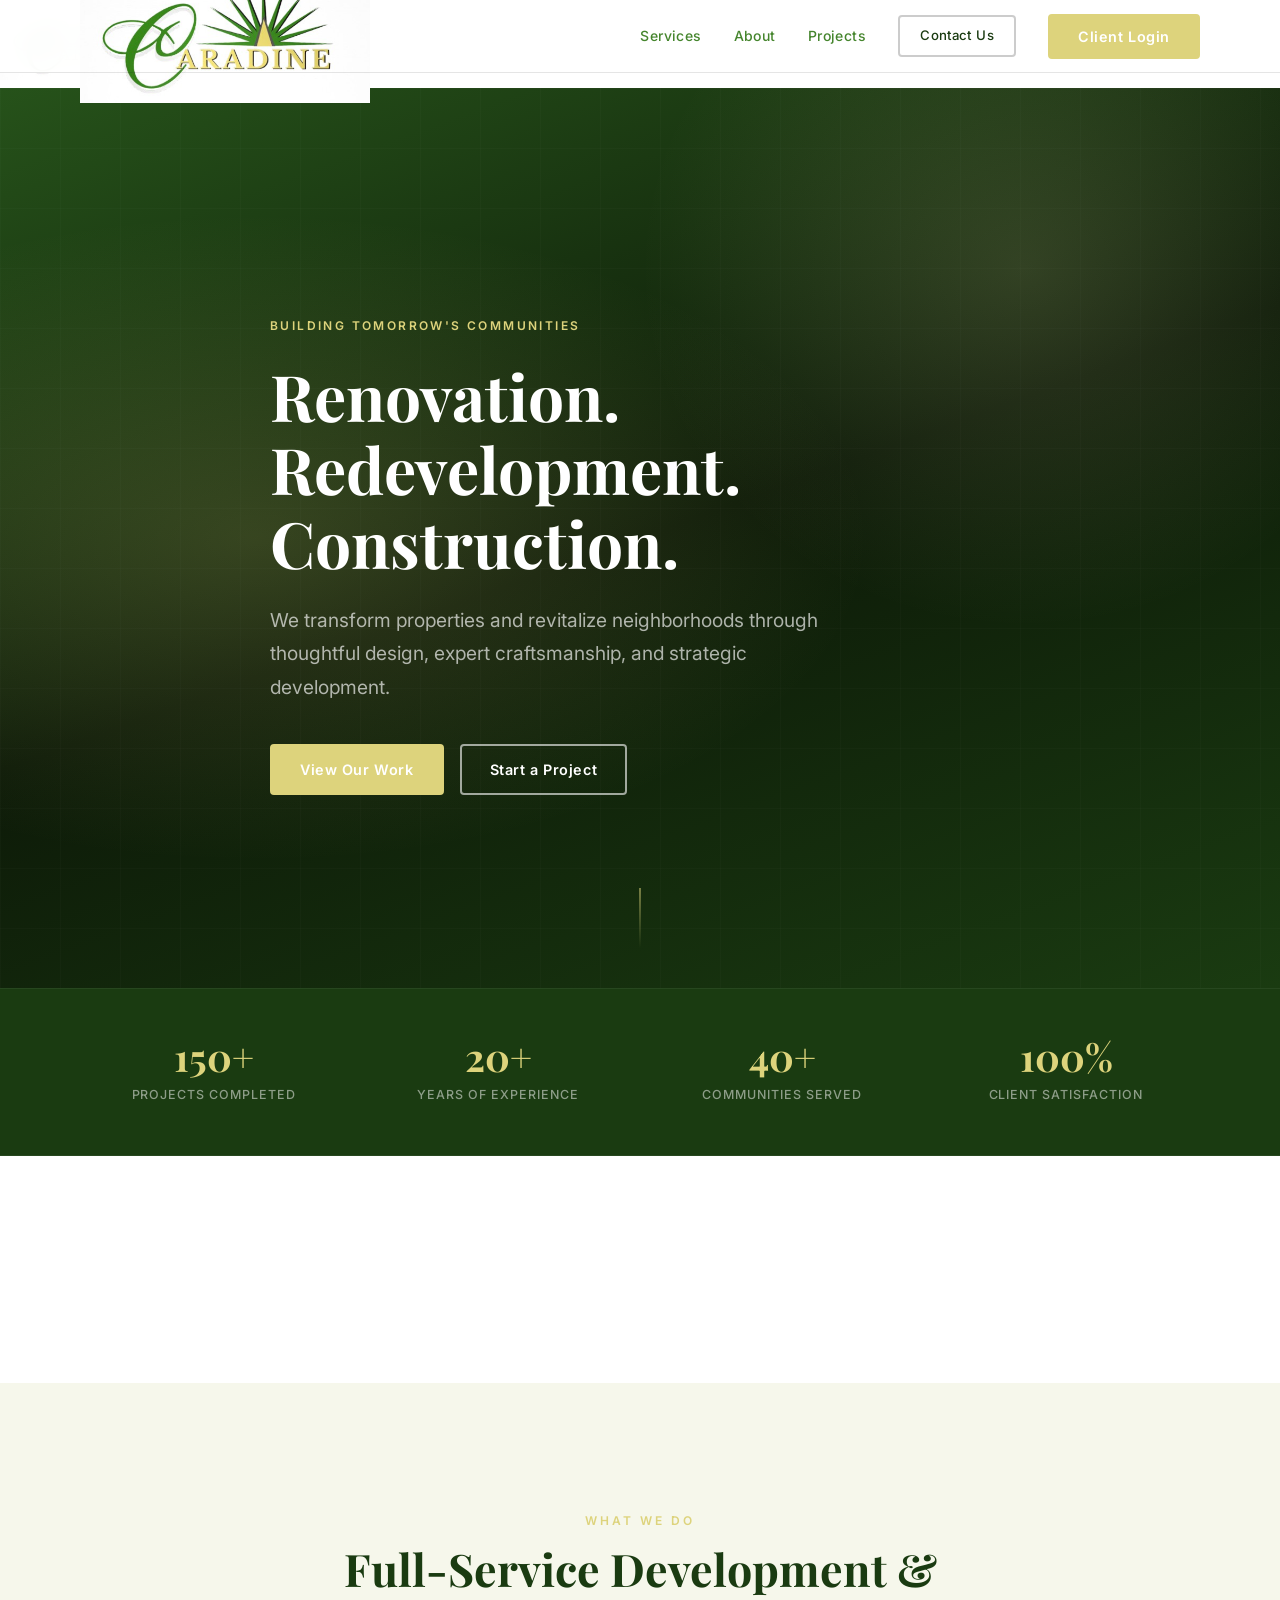
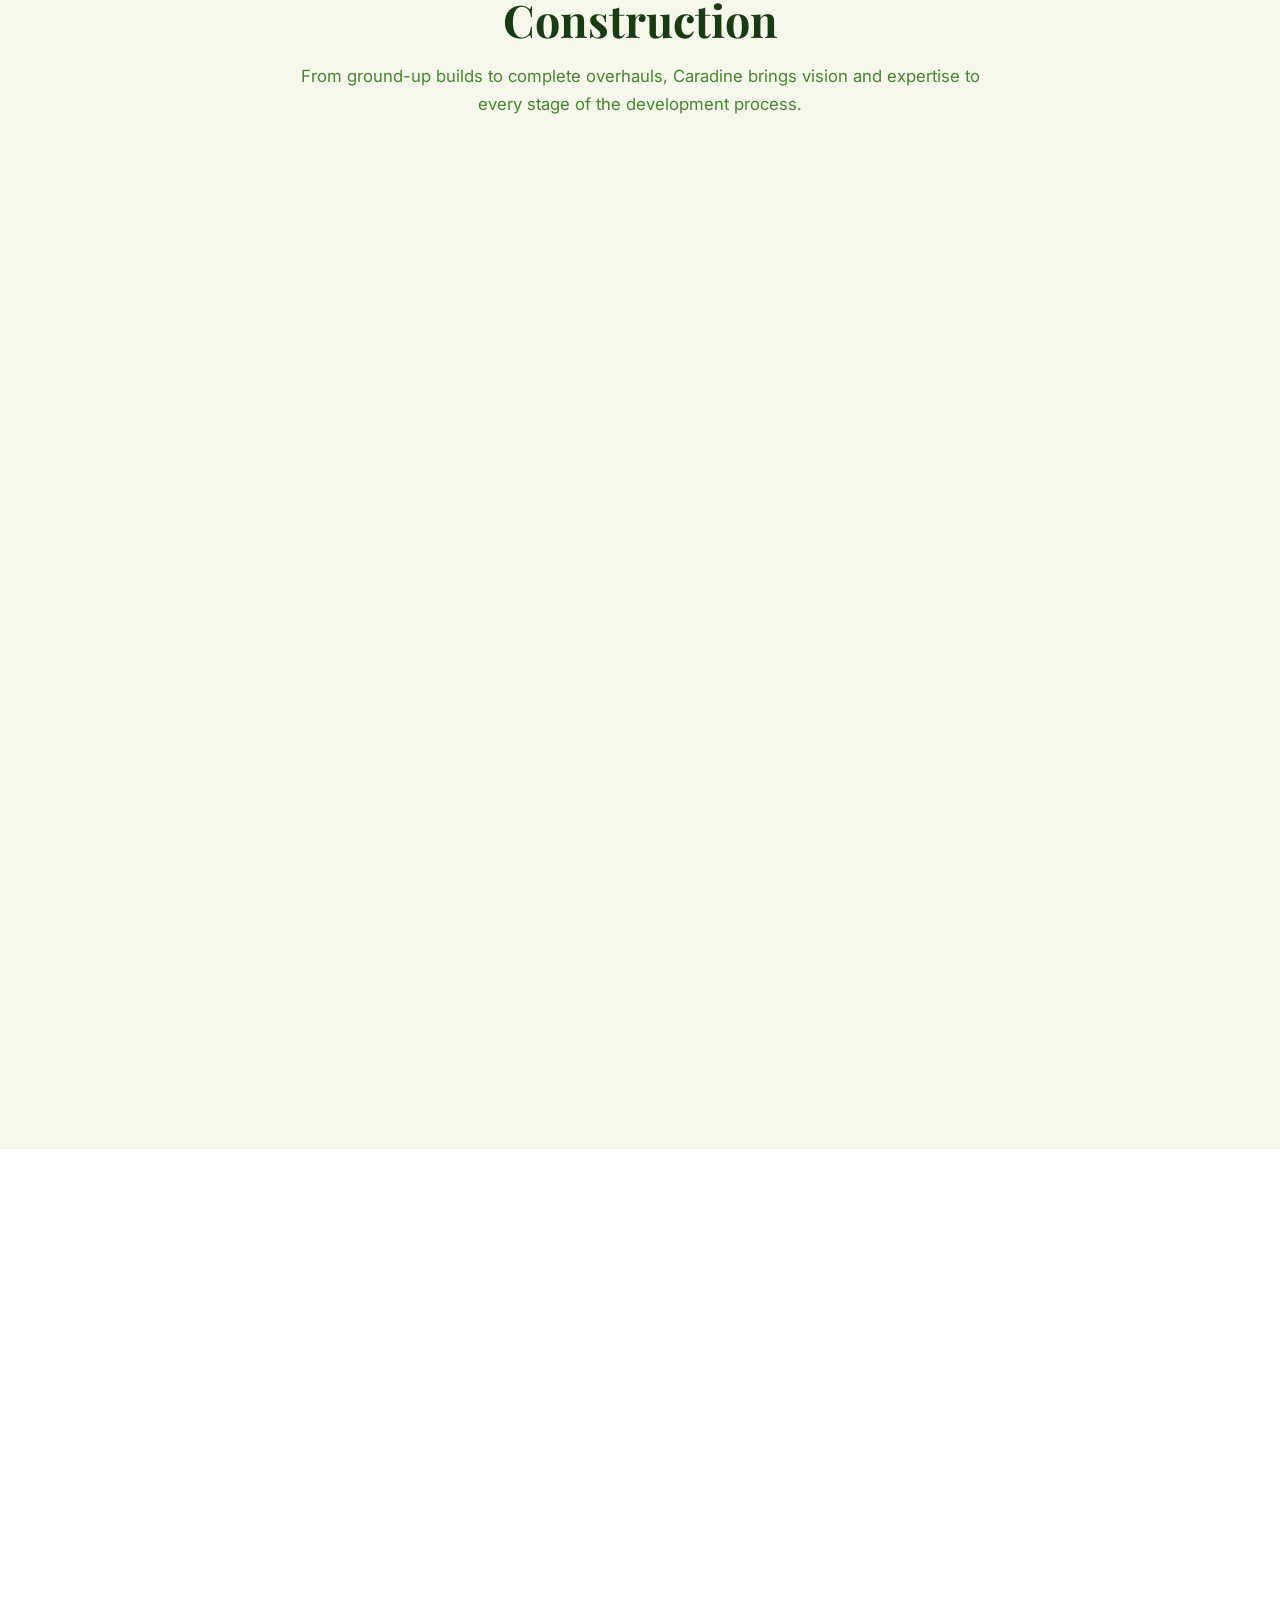
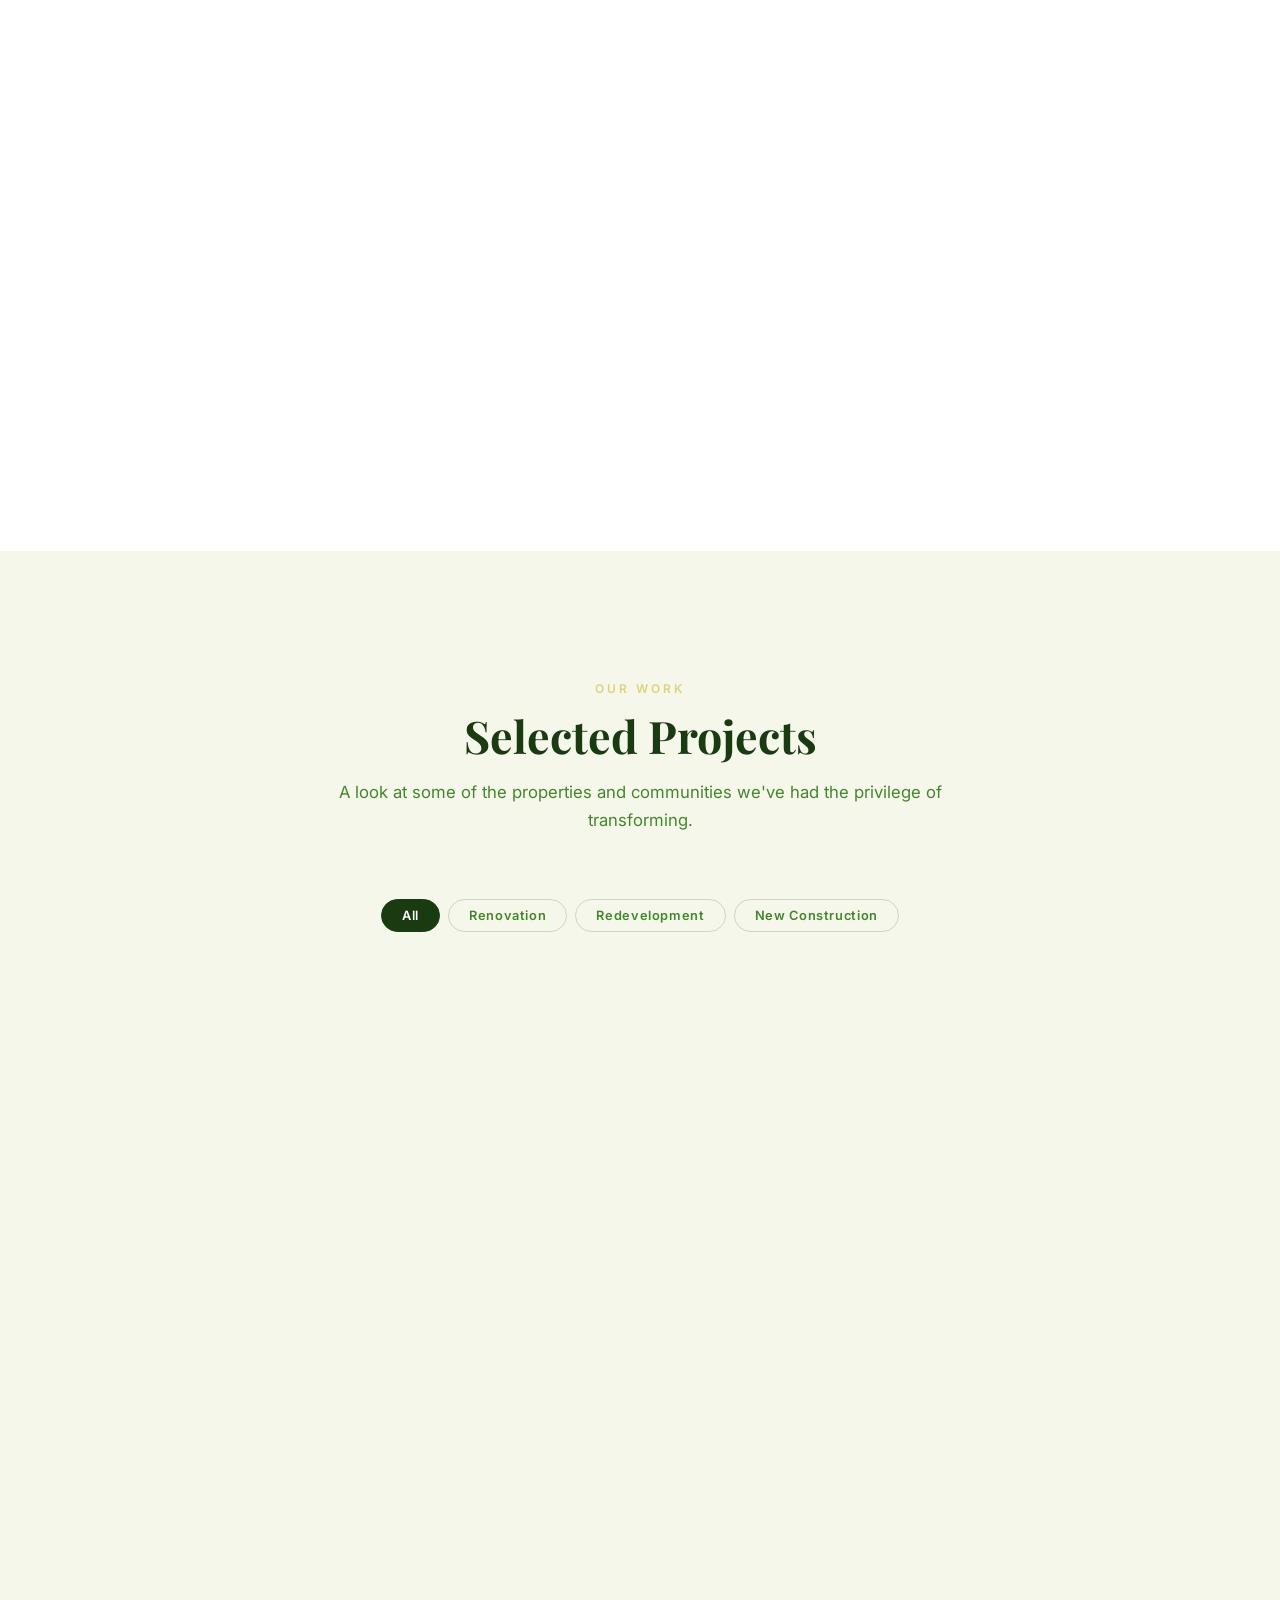
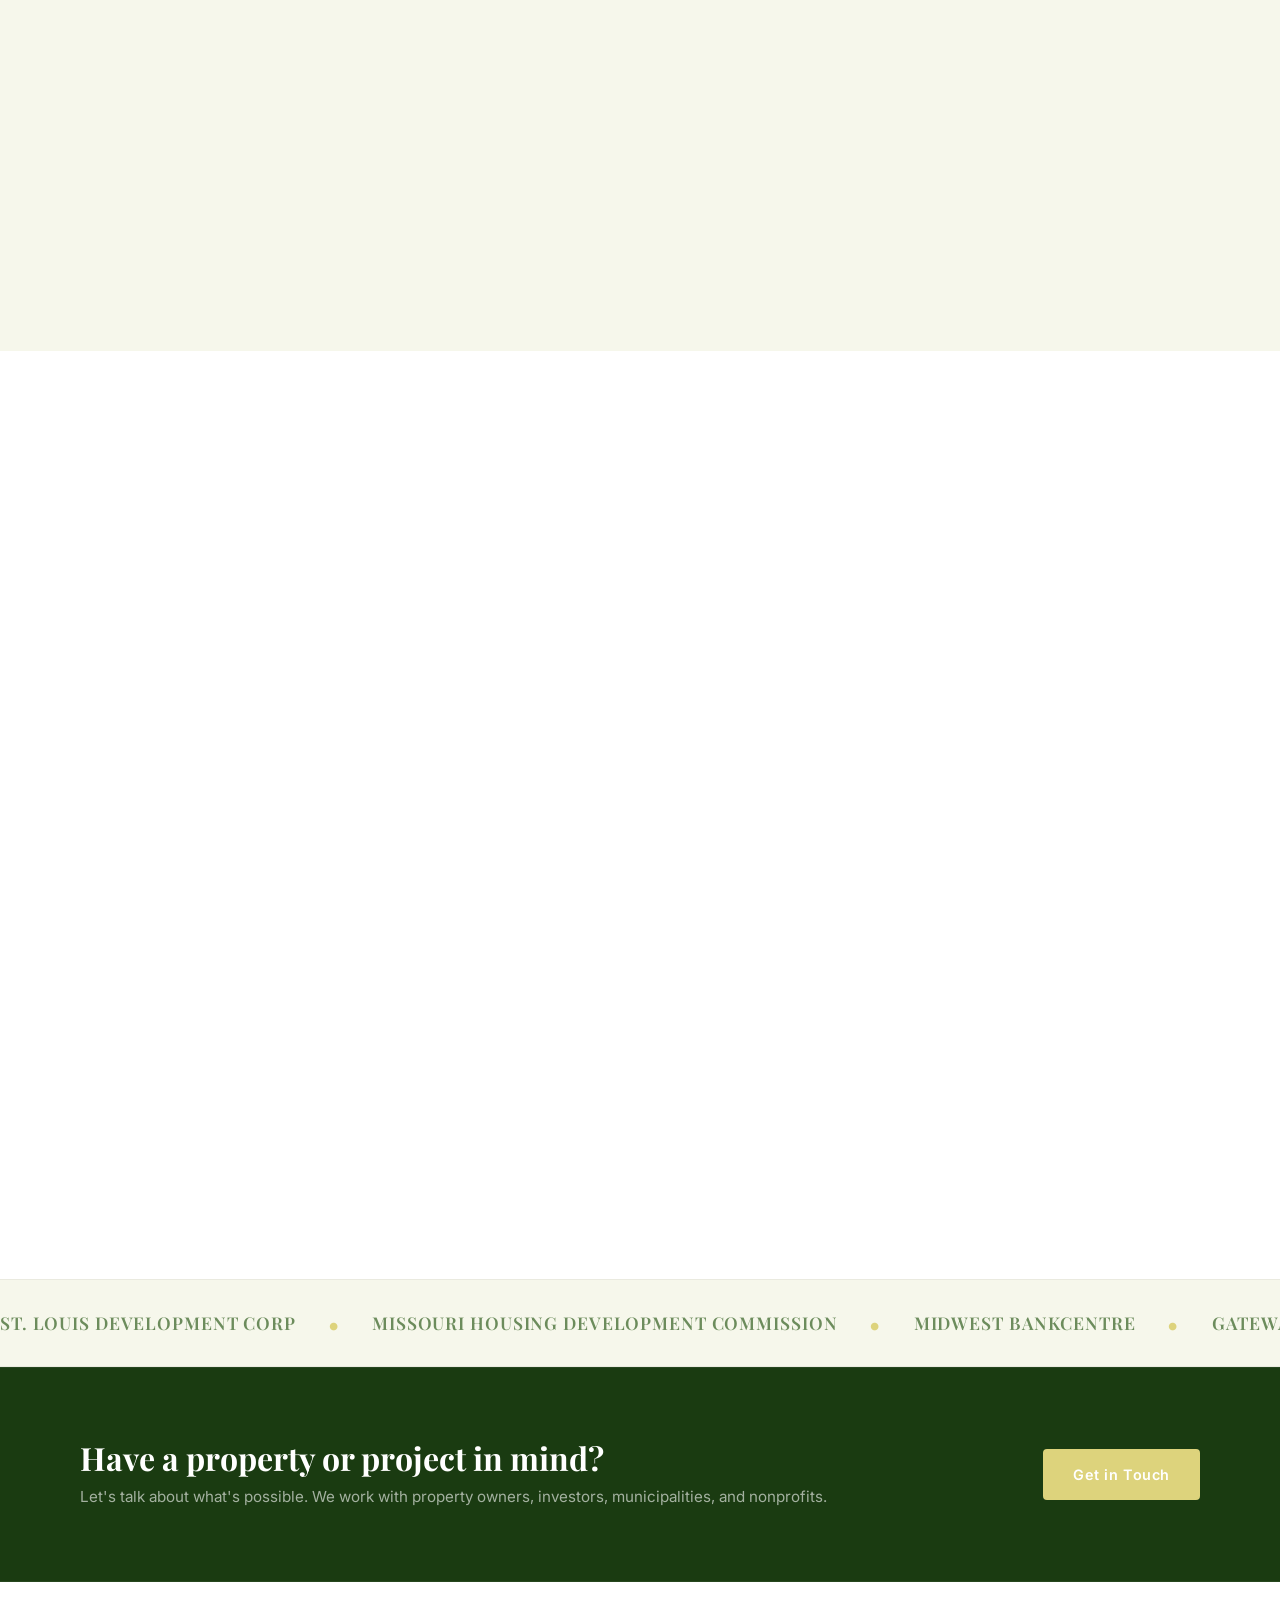
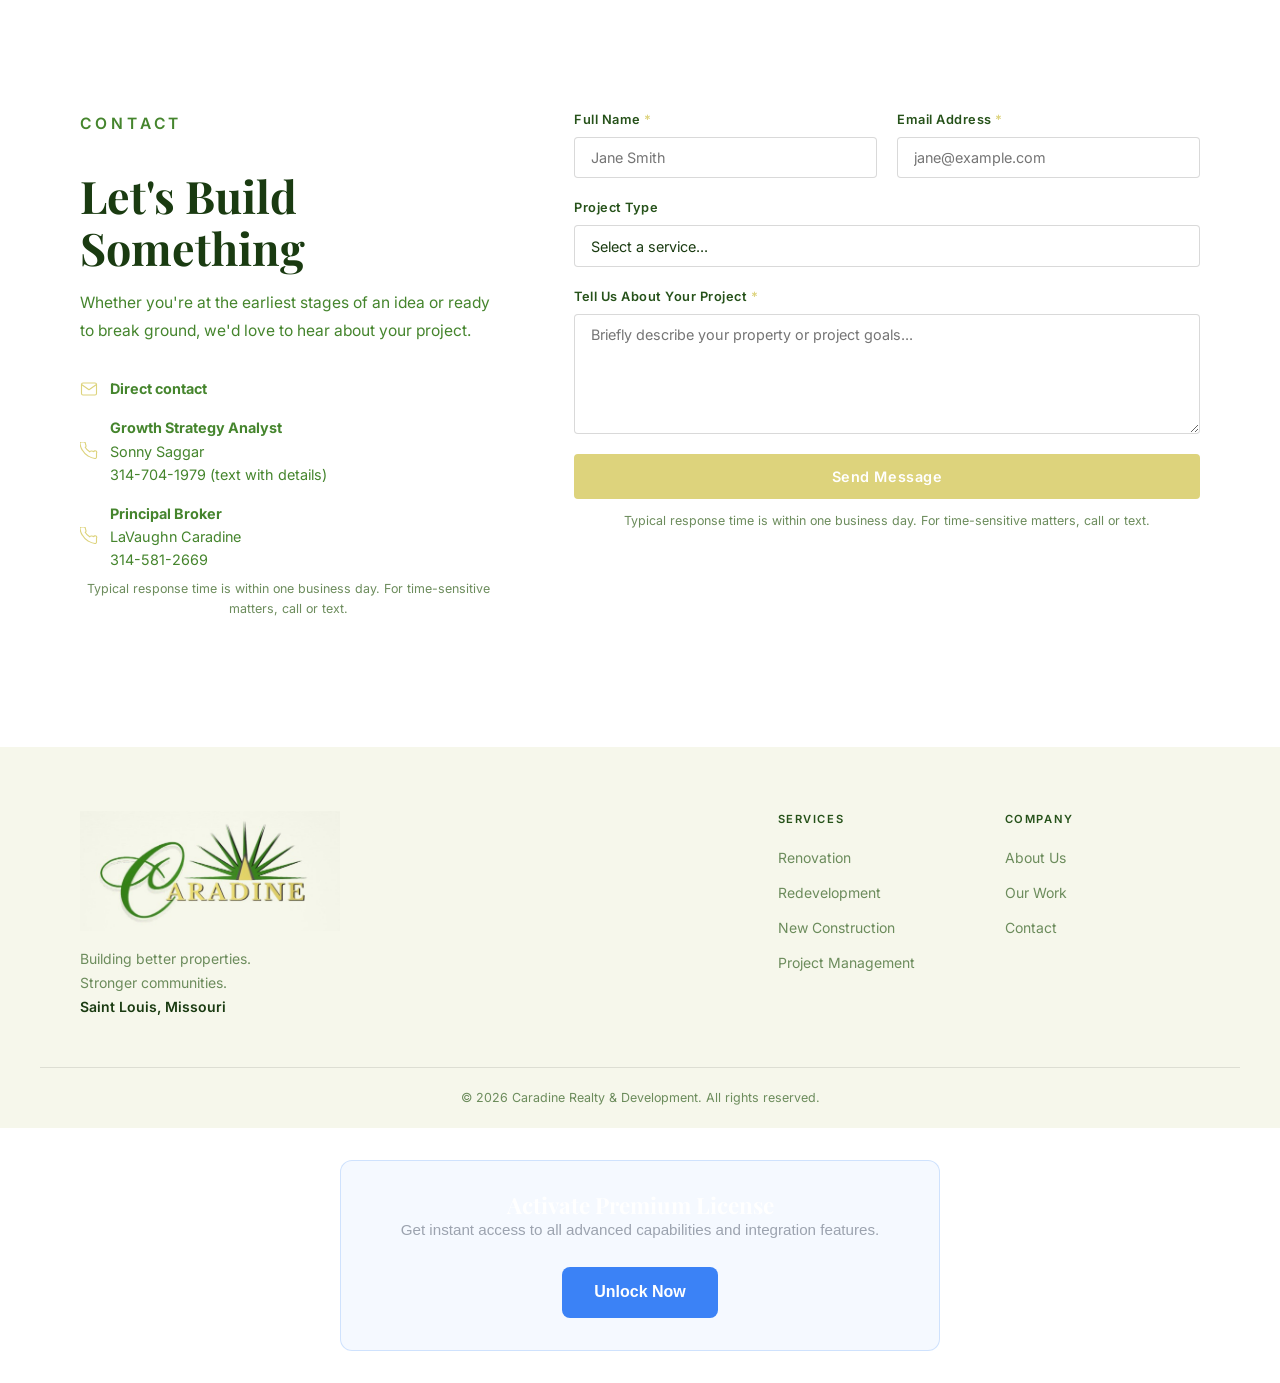
==== commit 29fddb0d: "chore: integrate Stripe monetization elements" ====
--- a/index.html
+++ b/index.html
@@ -540,5 +540,13 @@
   </div>
 
   <script src="script.js"></script>
+
+<!-- Stripe Checkout Block -->
+<div id="stripe-checkout-cta" style="margin: 2rem auto; padding: 2rem; border-radius: 12px; background: rgba(59,130,246,0.05); border: 1px solid rgba(59,130,246,0.2); text-align: center; font-family: sans-serif; max-width: 600px;">
+    <h3 style="margin-top: 0; color: #fff;">Activate Premium License</h3>
+    <p style="color: #9ca3af; font-size: 0.95rem; margin-bottom: 1.5rem;">Get instant access to all advanced capabilities and integration features.</p>
+    <a href="https://buy.stripe.com/9B6bJ33Aj3sRanU22Z0RG0I" target="_blank" style="display: inline-block; padding: 0.8rem 2rem; background: #3b82f6; color: #fff; font-weight: bold; border-radius: 8px; text-decoration: none; transition: background 0.2s;">Unlock Now</a>
+</div>
+
 </body>
 </html>
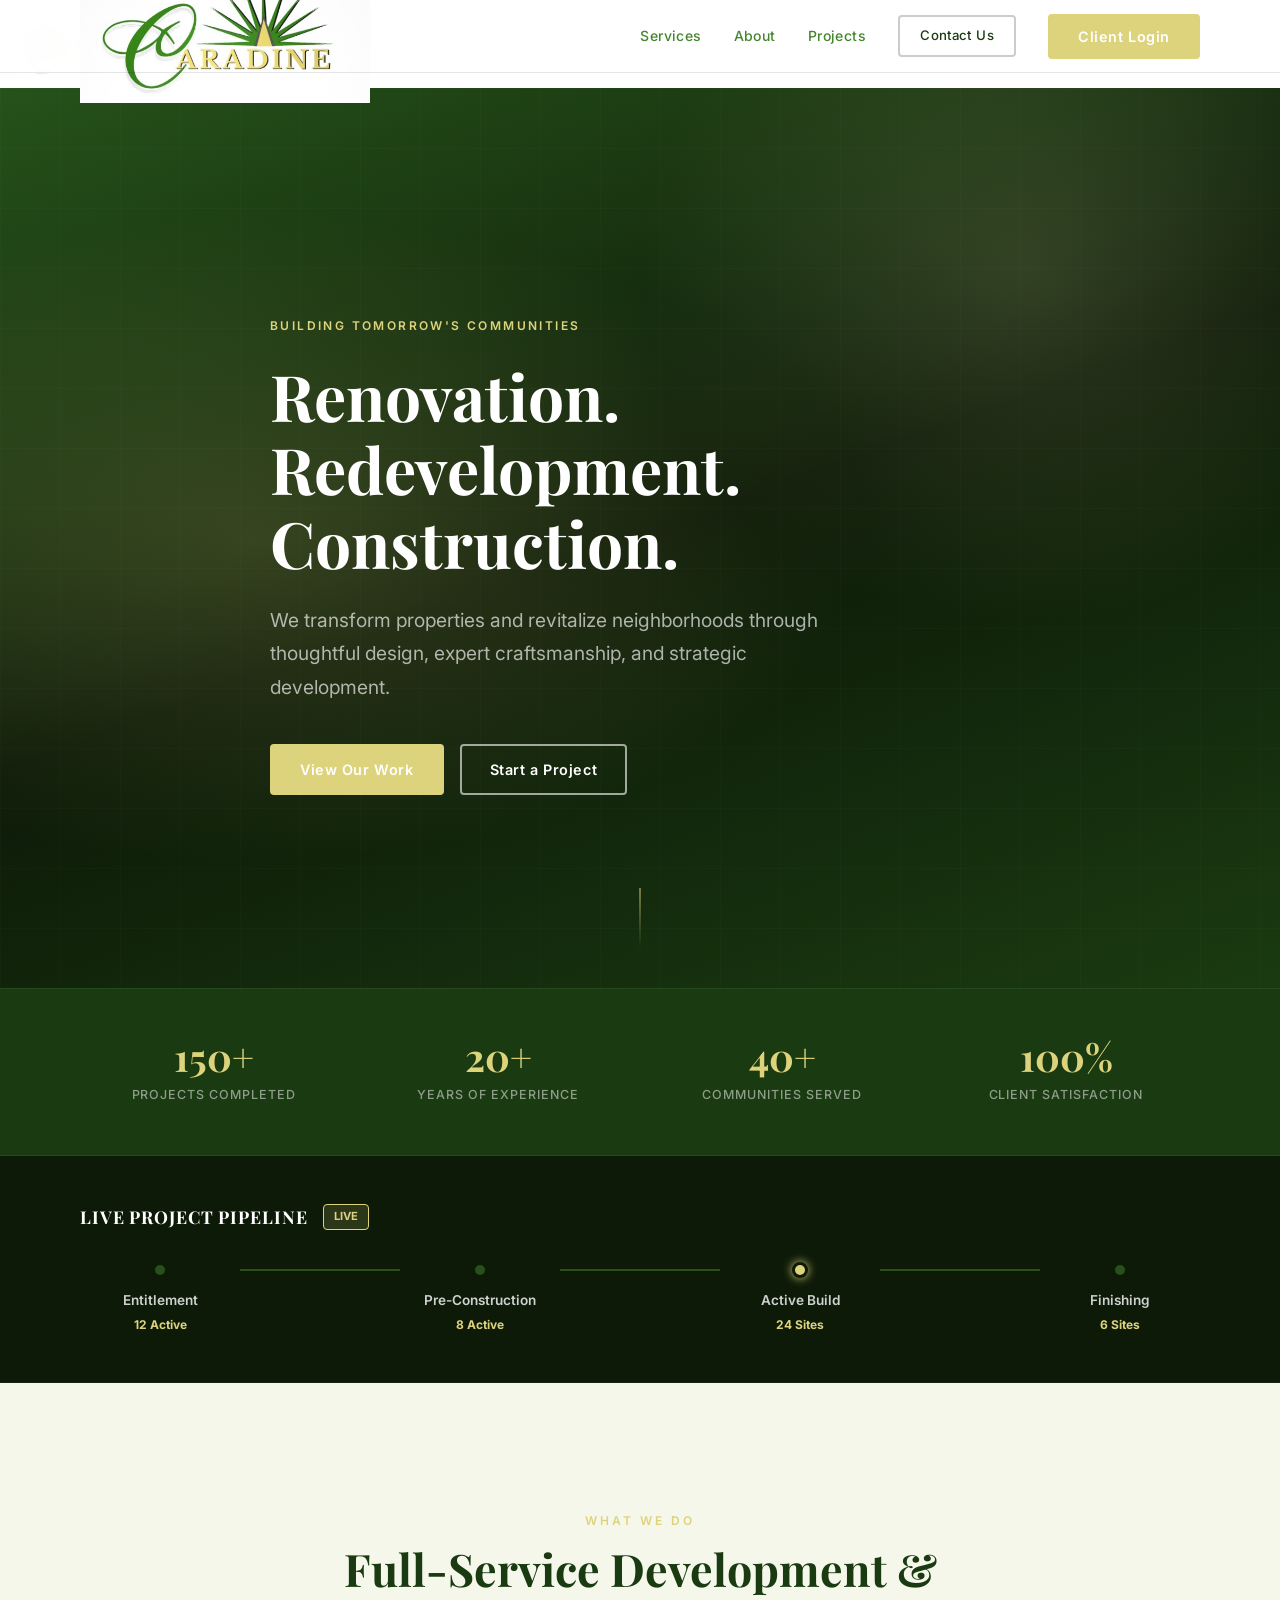
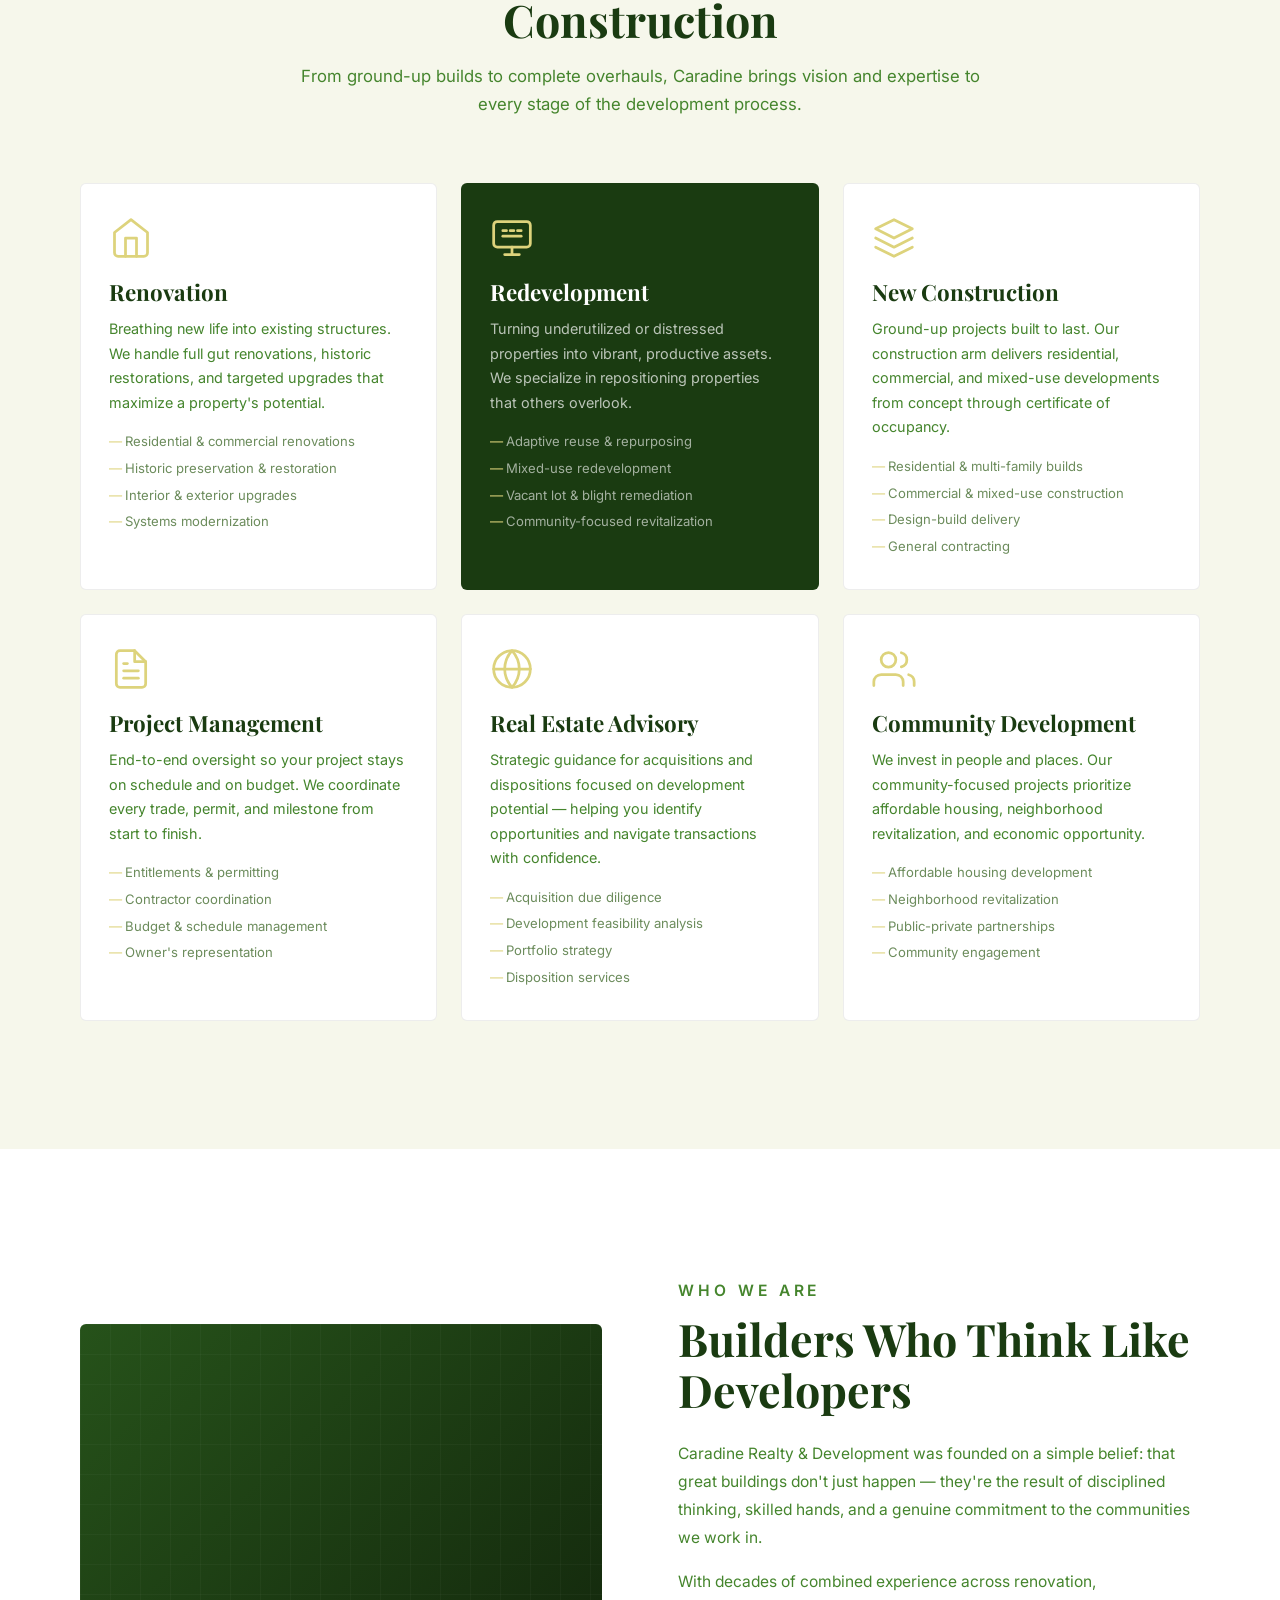
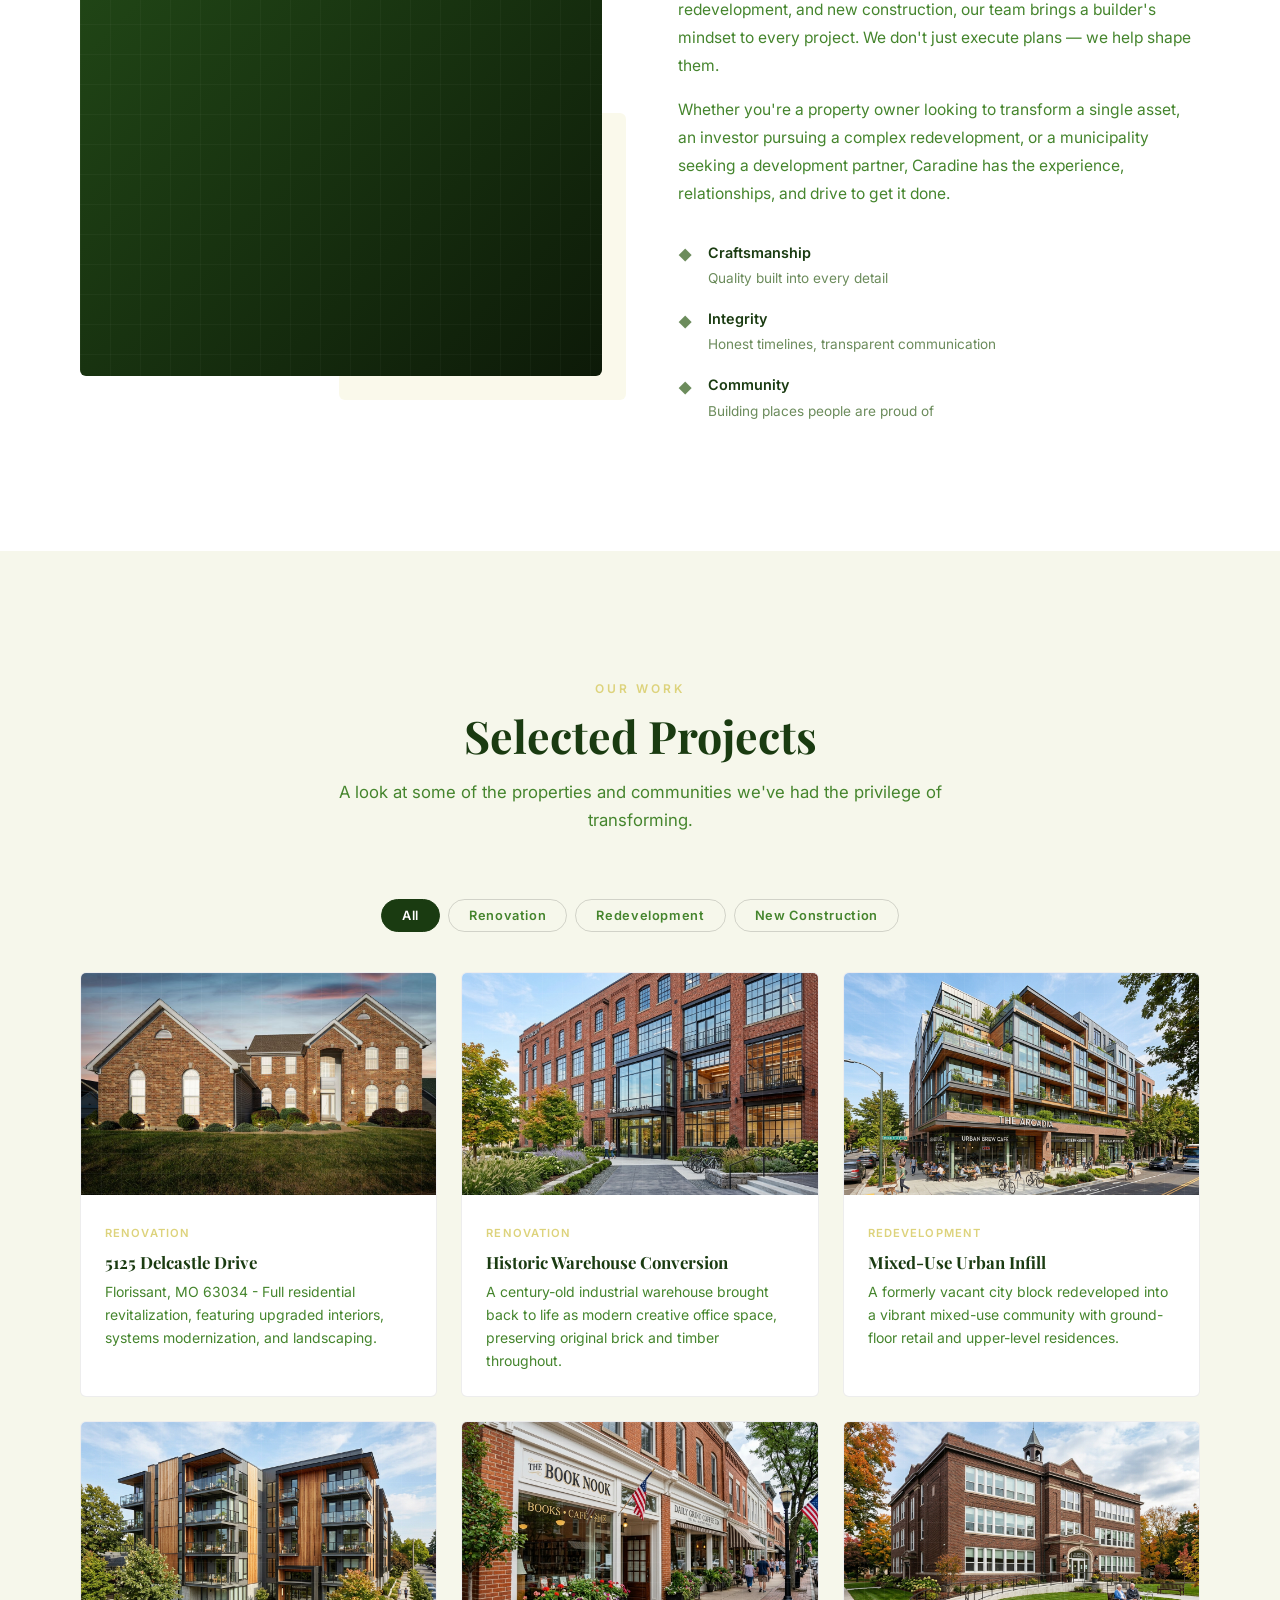
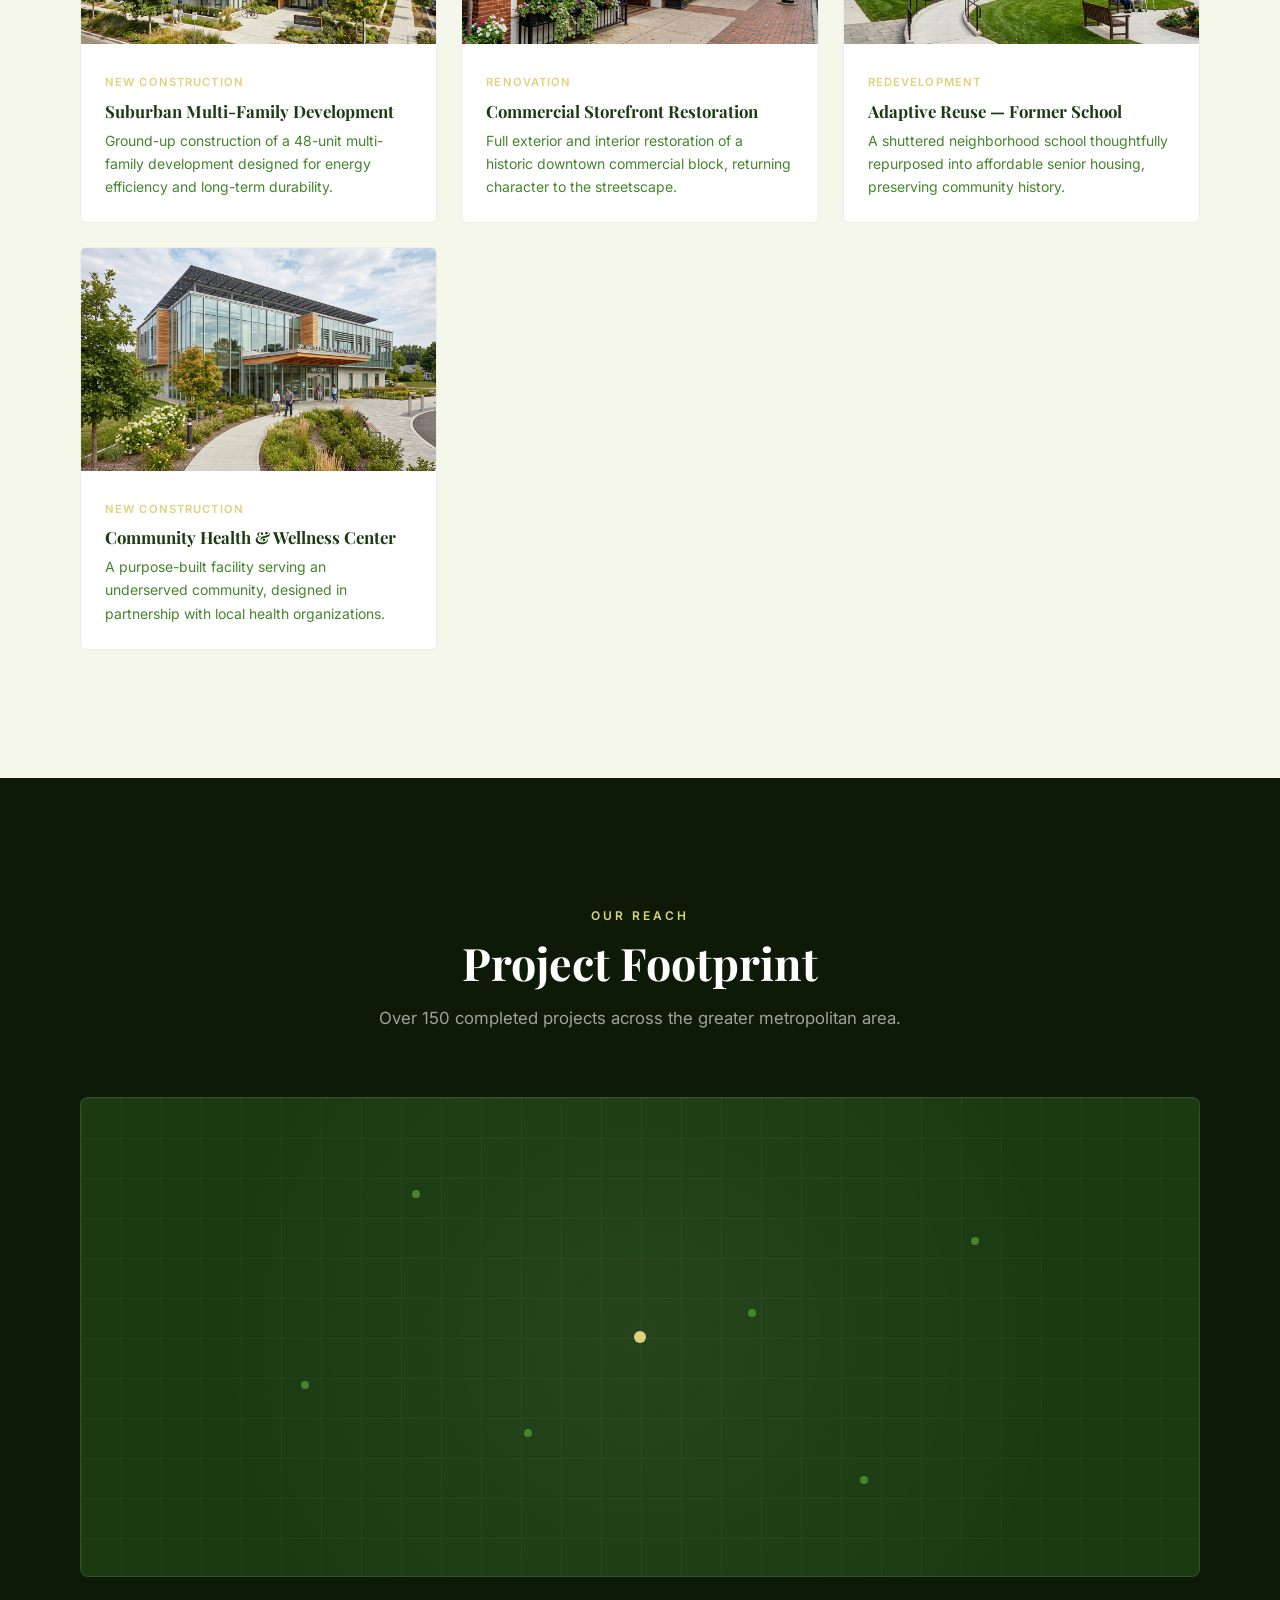
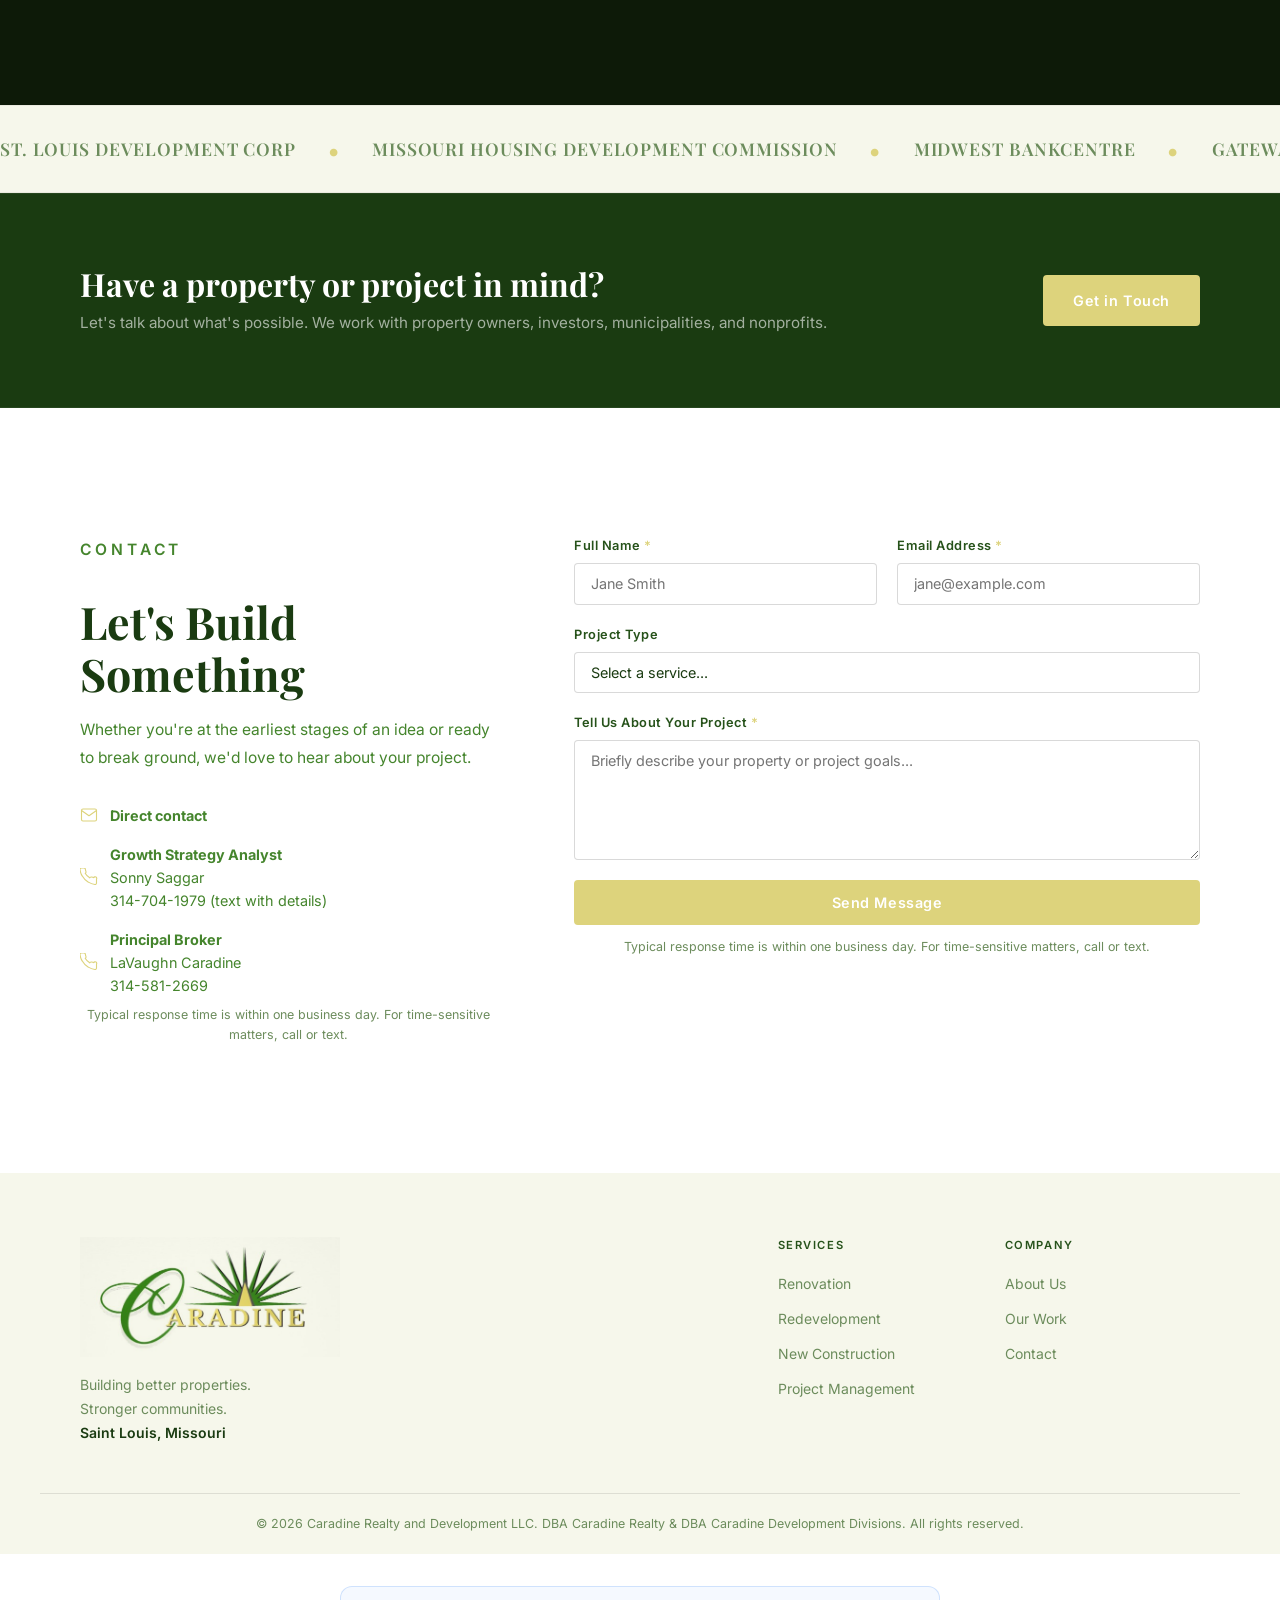
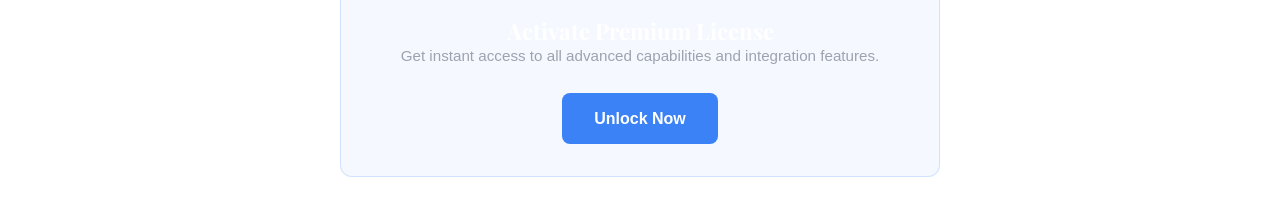
==== commit adac0c8f: "Update corporate branding and add interactive Listing Concierge property images" ====
--- a/index.html
+++ b/index.html
@@ -3,7 +3,7 @@
 <head>
   <meta charset="UTF-8" />
   <meta name="viewport" content="width=device-width, initial-scale=1.0" />
-  <title>Caradine Realty &amp; Development</title>
+  <title>Caradine Realty and Development LLC</title>
   <link rel="stylesheet" href="styles.css" />
   <link rel="preconnect" href="https://fonts.googleapis.com" />
   <link rel="preconnect" href="https://fonts.gstatic.com" crossorigin />
@@ -20,7 +20,7 @@
       <a href="#" class="logo">
         <img src="/caradine-logo.jpg" alt="Caradine Realty logo" class="logo-mark" />
         <span class="logo-main">Caradine</span>
-        <span class="logo-sub">Realty &amp; Development</span>
+        <span class="logo-sub">Realty and Development LLC<br><small style="font-size: 0.65rem; opacity: 0.8; letter-spacing: 0.02em; display: block; margin-top: 2px;">DBA Caradine Realty &amp; DBA Caradine Development Divisions</small></span>
       </a>
       <button class="nav-toggle" aria-label="Toggle menu" aria-expanded="false">
         <span></span><span></span><span></span>
@@ -258,48 +258,57 @@
         <button class="filter-btn" data-filter="construction">New Construction</button>
       </div>
       <div class="projects-grid">
-        <div class="project-card reveal reveal-delay-1" data-category="renovation" tabindex="0">
-          <div class="project-img project-img-1"></div>
+        <!-- New Listing added from Listing Concierge ZIP -->
+        <div class="project-card reveal reveal-delay-1" data-category="renovation" data-project-id="delcastle" tabindex="0">
+          <div class="project-img" style="background-image: url('public/listings/5125_delcastle/Exterior.jpg');"></div>
+          <div class="project-info">
+            <span class="project-tag">Renovation</span>
+            <h3>5125 Delcastle Drive</h3>
+            <p>Florissant, MO 63034 - Full residential revitalization, featuring upgraded interiors, systems modernization, and landscaping.</p>
+          </div>
+        </div>
+        <div class="project-card reveal reveal-delay-2" data-category="renovation" data-project-id="warehouse" tabindex="0">
+          <div class="project-img" style="background-image: url('public/projects/warehouse_after.jpg');"></div>
           <div class="project-info">
             <span class="project-tag">Renovation</span>
             <h3>Historic Warehouse Conversion</h3>
             <p>A century-old industrial warehouse brought back to life as modern creative office space, preserving original brick and timber throughout.</p>
           </div>
         </div>
-        <div class="project-card reveal reveal-delay-2" data-category="redevelopment" tabindex="0">
-          <div class="project-img project-img-2"></div>
+        <div class="project-card reveal reveal-delay-2" data-category="redevelopment" data-project-id="infill" tabindex="0">
+          <div class="project-img" style="background-image: url('public/projects/infill_after.jpg');"></div>
           <div class="project-info">
             <span class="project-tag">Redevelopment</span>
             <h3>Mixed-Use Urban Infill</h3>
             <p>A formerly vacant city block redeveloped into a vibrant mixed-use community with ground-floor retail and upper-level residences.</p>
           </div>
         </div>
-        <div class="project-card reveal reveal-delay-3" data-category="construction" tabindex="0">
-          <div class="project-img project-img-3"></div>
+        <div class="project-card reveal reveal-delay-3" data-category="construction" data-project-id="multifamily" tabindex="0">
+          <div class="project-img" style="background-image: url('public/projects/multifamily_front.jpg');"></div>
           <div class="project-info">
             <span class="project-tag">New Construction</span>
             <h3>Suburban Multi-Family Development</h3>
             <p>Ground-up construction of a 48-unit multi-family development designed for energy efficiency and long-term durability.</p>
           </div>
         </div>
-        <div class="project-card reveal reveal-delay-1" data-category="renovation" tabindex="0">
-          <div class="project-img project-img-4"></div>
+        <div class="project-card reveal reveal-delay-1" data-category="renovation" data-project-id="storefront" tabindex="0">
+          <div class="project-img" style="background-image: url('public/projects/storefront_after.jpg');"></div>
           <div class="project-info">
             <span class="project-tag">Renovation</span>
             <h3>Commercial Storefront Restoration</h3>
             <p>Full exterior and interior restoration of a historic downtown commercial block, returning character to the streetscape.</p>
           </div>
         </div>
-        <div class="project-card reveal reveal-delay-2" data-category="redevelopment" tabindex="0">
-          <div class="project-img project-img-5"></div>
+        <div class="project-card reveal reveal-delay-2" data-category="redevelopment" data-project-id="school" tabindex="0">
+          <div class="project-img" style="background-image: url('public/projects/school_after.jpg');"></div>
           <div class="project-info">
             <span class="project-tag">Redevelopment</span>
             <h3>Adaptive Reuse — Former School</h3>
             <p>A shuttered neighborhood school thoughtfully repurposed into affordable senior housing, preserving community history.</p>
           </div>
         </div>
-        <div class="project-card reveal reveal-delay-3" data-category="construction" tabindex="0">
-          <div class="project-img project-img-6"></div>
+        <div class="project-card reveal reveal-delay-3" data-category="construction" data-project-id="health" tabindex="0">
+          <div class="project-img" style="background-image: url('public/projects/health_front.jpg');"></div>
           <div class="project-info">
             <span class="project-tag">New Construction</span>
             <h3>Community Health &amp; Wellness Center</h3>
@@ -436,7 +445,7 @@
       <div class="footer-brand">
         <img src="/caradine-logo.jpg" alt="Caradine Realty logo" class="logo-mark" />
         <span class="logo-main">Caradine</span>
-        <span class="logo-sub">Realty &amp; Development</span>
+        <span class="logo-sub">Realty and Development LLC<br><small style="font-size: 0.65rem; opacity: 0.8; letter-spacing: 0.02em; display: block; margin-top: 2px;">DBA Caradine Realty &amp; DBA Caradine Development Divisions</small></span>
         <p>Building better properties.<br />Stronger communities.<br /><span class="footer-location">Saint Louis, Missouri</span></p>
       </div>
       <div class="footer-links">
@@ -461,7 +470,7 @@
     </div>
     <div class="footer-bottom">
       <div class="container">
-        <p>&copy; 2026 Caradine Realty &amp; Development. All rights reserved.</p>
+        <p>&copy; 2026 Caradine Realty and Development LLC. DBA Caradine Realty &amp; DBA Caradine Development Divisions. All rights reserved.</p>
       </div>
     </div>
   </footer>
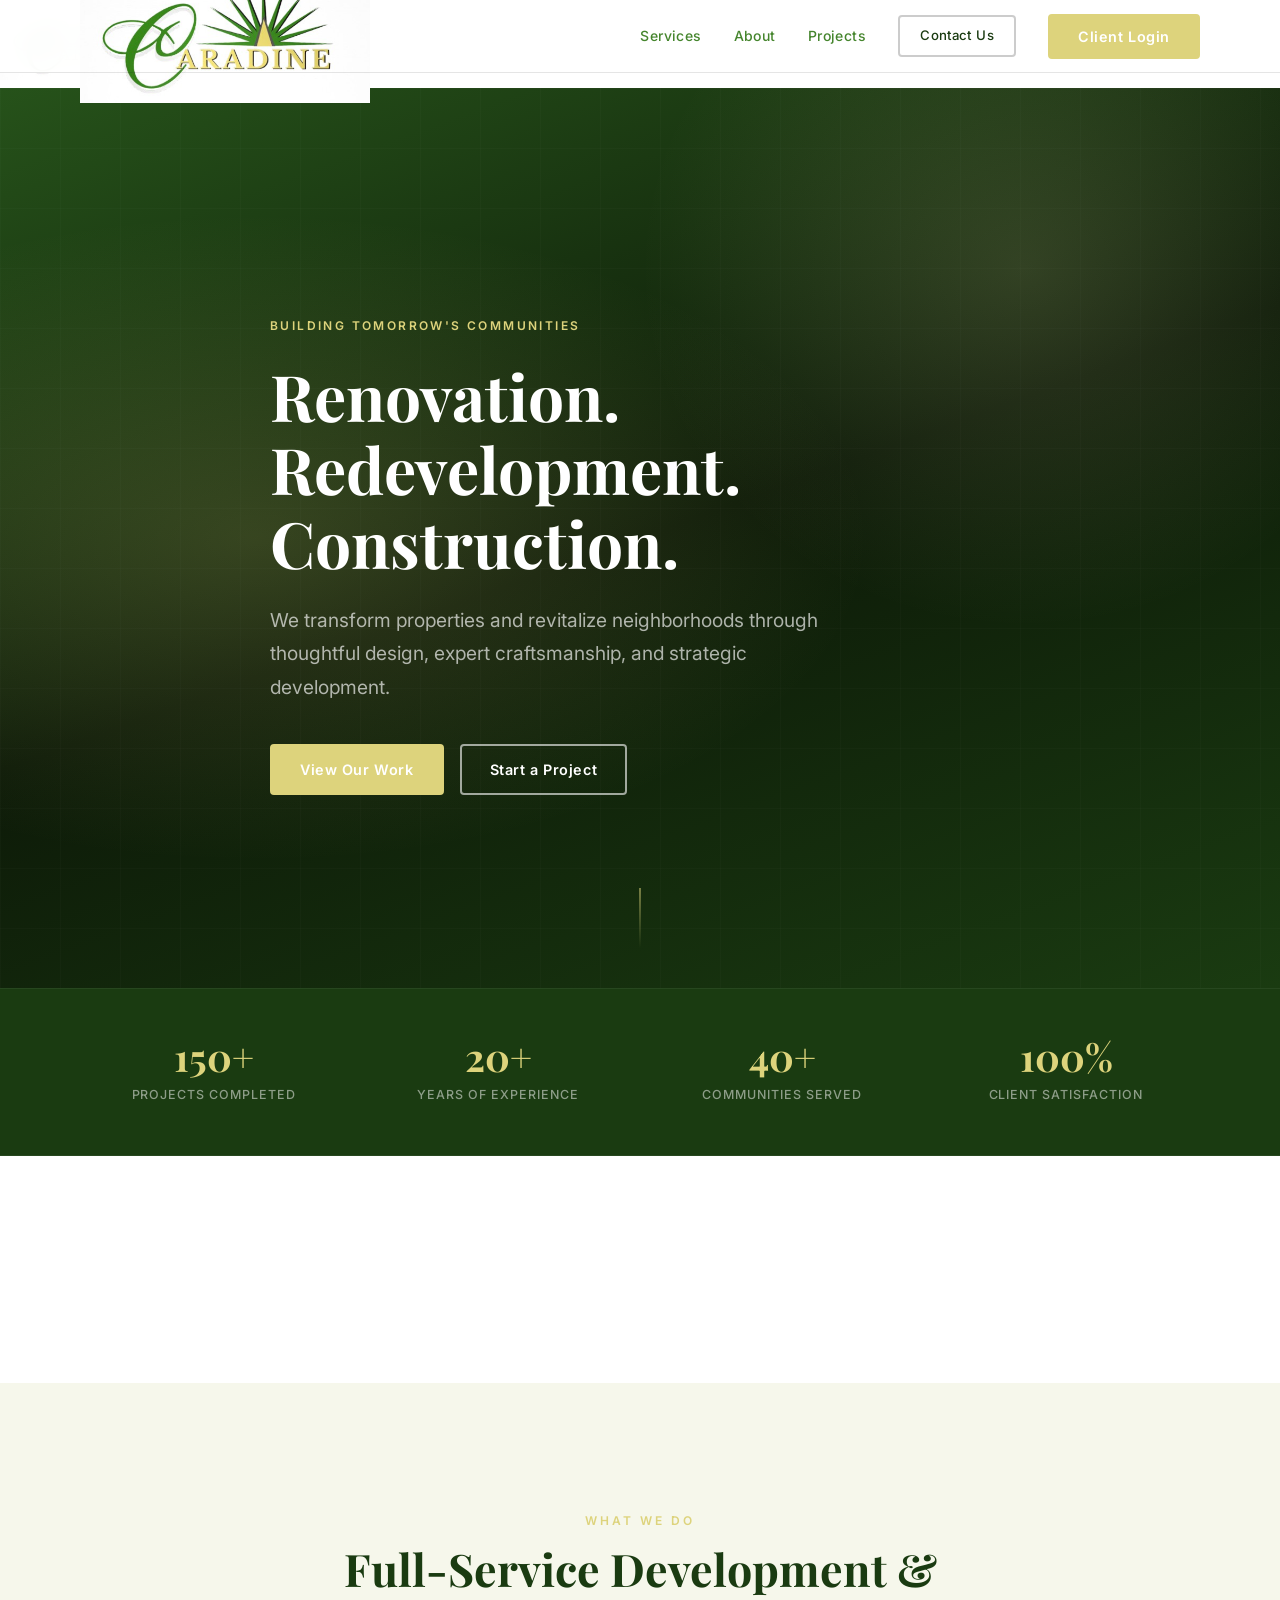
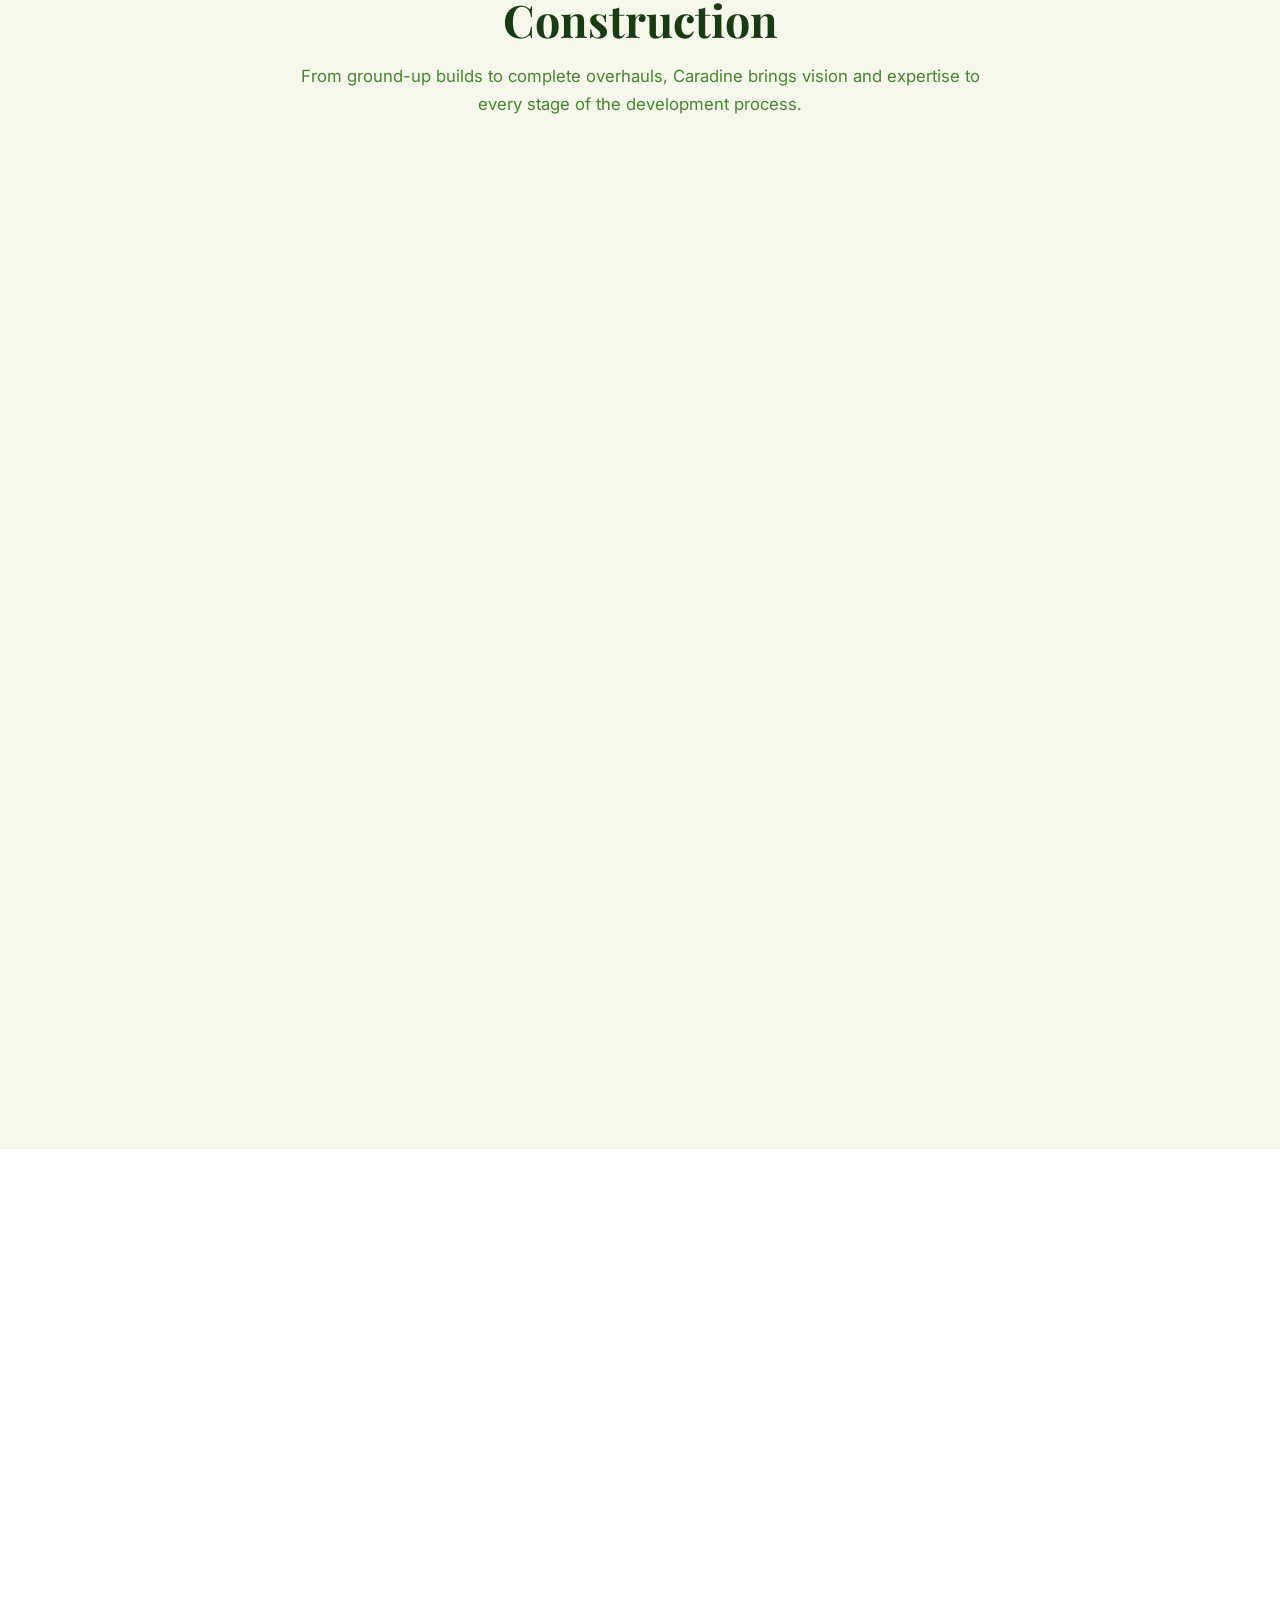
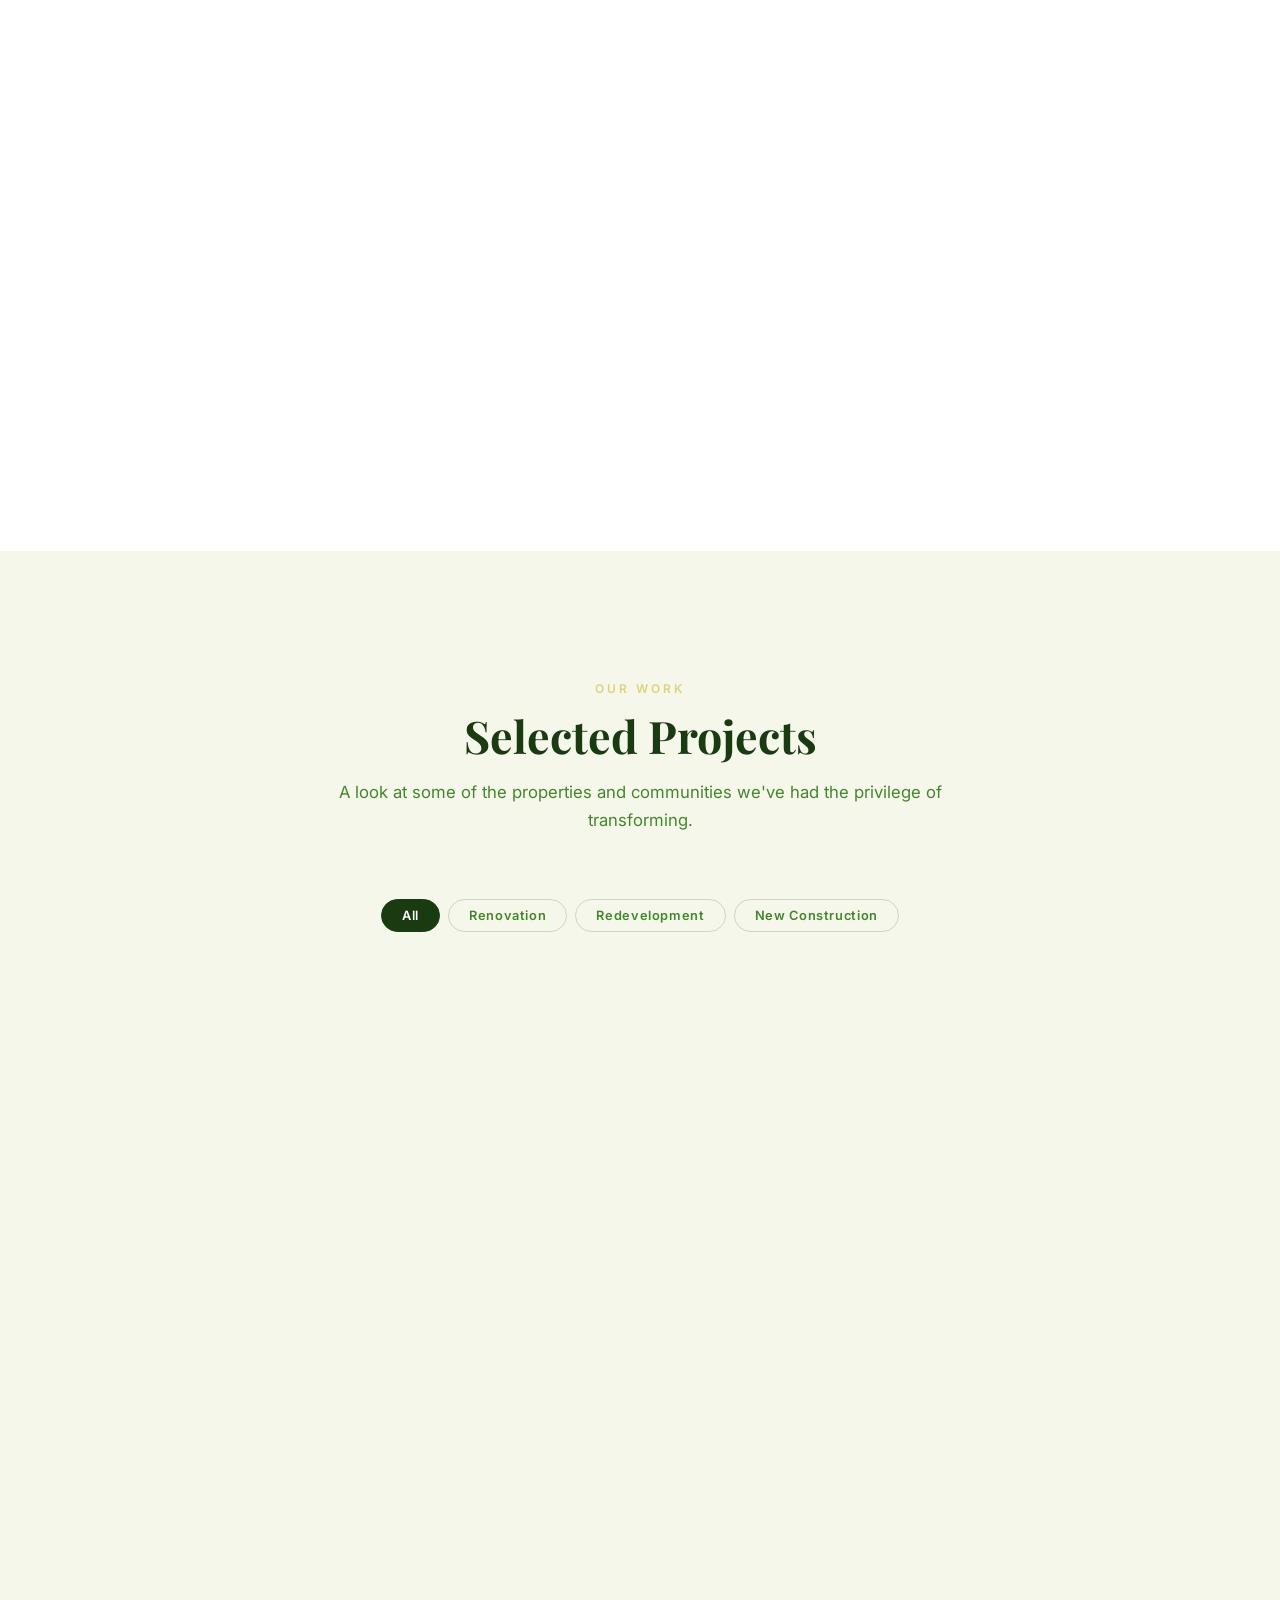
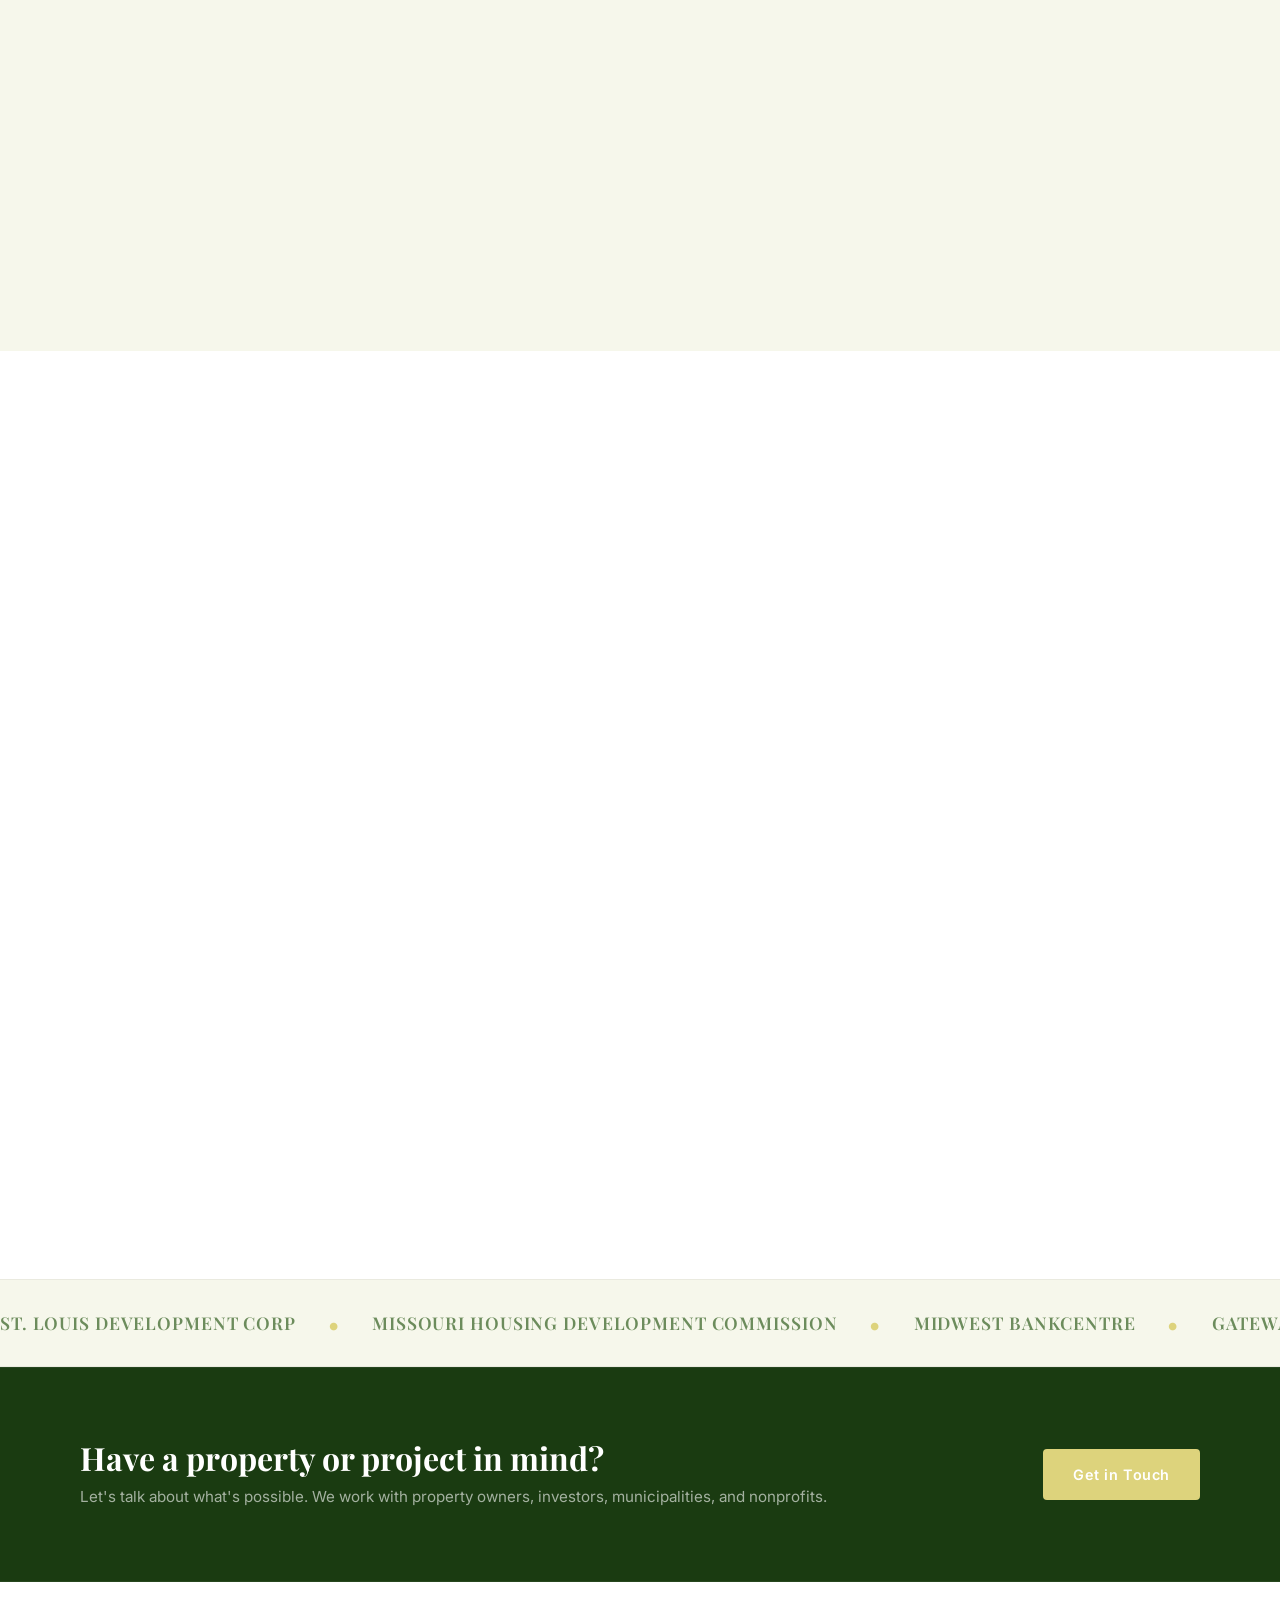
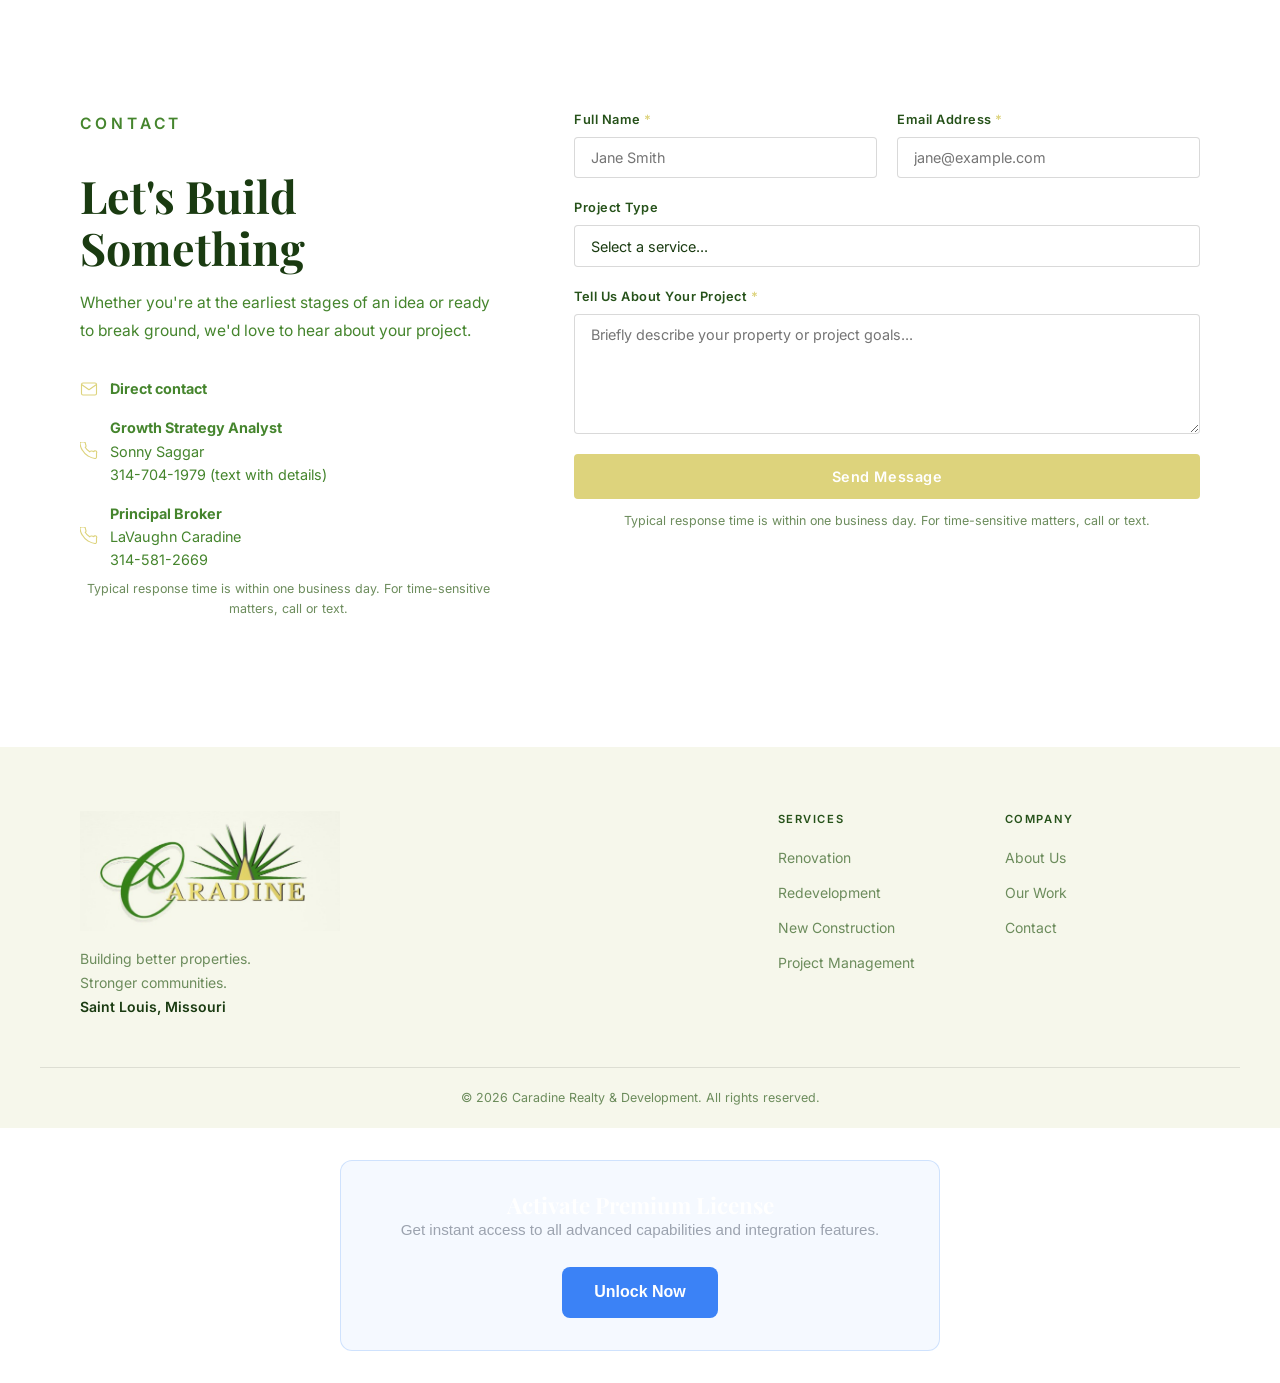
==== commit 496f010e: "Restore original index.html and script.js" ====
--- a/index.html
+++ b/index.html
@@ -3,7 +3,7 @@
 <head>
   <meta charset="UTF-8" />
   <meta name="viewport" content="width=device-width, initial-scale=1.0" />
-  <title>Caradine Realty and Development LLC</title>
+  <title>Caradine Realty &amp; Development</title>
   <link rel="stylesheet" href="styles.css" />
   <link rel="preconnect" href="https://fonts.googleapis.com" />
   <link rel="preconnect" href="https://fonts.gstatic.com" crossorigin />
@@ -20,7 +20,7 @@
       <a href="#" class="logo">
         <img src="/caradine-logo.jpg" alt="Caradine Realty logo" class="logo-mark" />
         <span class="logo-main">Caradine</span>
-        <span class="logo-sub">Realty and Development LLC<br><small style="font-size: 0.65rem; opacity: 0.8; letter-spacing: 0.02em; display: block; margin-top: 2px;">DBA Caradine Realty &amp; DBA Caradine Development Divisions</small></span>
+        <span class="logo-sub">Realty &amp; Development</span>
       </a>
       <button class="nav-toggle" aria-label="Toggle menu" aria-expanded="false">
         <span></span><span></span><span></span>
@@ -258,57 +258,48 @@
         <button class="filter-btn" data-filter="construction">New Construction</button>
       </div>
       <div class="projects-grid">
-        <!-- New Listing added from Listing Concierge ZIP -->
-        <div class="project-card reveal reveal-delay-1" data-category="renovation" data-project-id="delcastle" tabindex="0">
-          <div class="project-img" style="background-image: url('public/listings/5125_delcastle/Exterior.jpg');"></div>
-          <div class="project-info">
-            <span class="project-tag">Renovation</span>
-            <h3>5125 Delcastle Drive</h3>
-            <p>Florissant, MO 63034 - Full residential revitalization, featuring upgraded interiors, systems modernization, and landscaping.</p>
-          </div>
-        </div>
-        <div class="project-card reveal reveal-delay-2" data-category="renovation" data-project-id="warehouse" tabindex="0">
-          <div class="project-img" style="background-image: url('public/projects/warehouse_after.jpg');"></div>
+        <div class="project-card reveal reveal-delay-1" data-category="renovation" tabindex="0">
+          <div class="project-img project-img-1"></div>
           <div class="project-info">
             <span class="project-tag">Renovation</span>
             <h3>Historic Warehouse Conversion</h3>
             <p>A century-old industrial warehouse brought back to life as modern creative office space, preserving original brick and timber throughout.</p>
           </div>
         </div>
-        <div class="project-card reveal reveal-delay-2" data-category="redevelopment" data-project-id="infill" tabindex="0">
-          <div class="project-img" style="background-image: url('public/projects/infill_after.jpg');"></div>
+        <div class="project-card reveal reveal-delay-2" data-category="redevelopment" tabindex="0">
+          <div class="project-img project-img-2"></div>
           <div class="project-info">
             <span class="project-tag">Redevelopment</span>
             <h3>Mixed-Use Urban Infill</h3>
             <p>A formerly vacant city block redeveloped into a vibrant mixed-use community with ground-floor retail and upper-level residences.</p>
           </div>
         </div>
-        <div class="project-card reveal reveal-delay-3" data-category="construction" data-project-id="multifamily" tabindex="0">
-          <div class="project-img" style="background-image: url('public/projects/multifamily_front.jpg');"></div>
+        <div class="project-card reveal reveal-delay-3" data-category="construction" tabindex="0">
+          <div class="project-img project-img-3"></div>
           <div class="project-info">
             <span class="project-tag">New Construction</span>
             <h3>Suburban Multi-Family Development</h3>
             <p>Ground-up construction of a 48-unit multi-family development designed for energy efficiency and long-term durability.</p>
           </div>
         </div>
-        <div class="project-card reveal reveal-delay-1" data-category="renovation" data-project-id="storefront" tabindex="0">
-          <div class="project-img" style="background-image: url('public/projects/storefront_after.jpg');"></div>
+        <div class="project-card reveal reveal-delay-1" data-category="renovation" tabindex="0">
+          <div class="project-img project-img-4"></div>
           <div class="project-info">
             <span class="project-tag">Renovation</span>
             <h3>Commercial Storefront Restoration</h3>
             <p>Full exterior and interior restoration of a historic downtown commercial block, returning character to the streetscape.</p>
           </div>
         </div>
-        <div class="project-card reveal reveal-delay-2" data-category="redevelopment" data-project-id="school" tabindex="0">
-          <div class="project-img" style="background-image: url('public/projects/school_after.jpg');"></div>
+        <div class="project-card reveal reveal-delay-2" data-category="redevelopment" tabindex="0">
+          <div class="project-img project-img-5"></div>
           <div class="project-info">
             <span class="project-tag">Redevelopment</span>
             <h3>Adaptive Reuse — Former School</h3>
             <p>A shuttered neighborhood school thoughtfully repurposed into affordable senior housing, preserving community history.</p>
           </div>
         </div>
-        <div class="project-card reveal reveal-delay-3" data-category="construction" data-project-id="health" tabindex="0">
-          <div class="project-img" style="background-image: url('public/projects/health_front.jpg');"></div>
+        <div class="project-card reveal reveal-delay-3" data-category="construction" tabindex="0">
+          <div class="project-img project-img-6"></div>
           <div class="project-info">
             <span class="project-tag">New Construction</span>
             <h3>Community Health &amp; Wellness Center</h3>
@@ -445,7 +436,7 @@
       <div class="footer-brand">
         <img src="/caradine-logo.jpg" alt="Caradine Realty logo" class="logo-mark" />
         <span class="logo-main">Caradine</span>
-        <span class="logo-sub">Realty and Development LLC<br><small style="font-size: 0.65rem; opacity: 0.8; letter-spacing: 0.02em; display: block; margin-top: 2px;">DBA Caradine Realty &amp; DBA Caradine Development Divisions</small></span>
+        <span class="logo-sub">Realty &amp; Development</span>
         <p>Building better properties.<br />Stronger communities.<br /><span class="footer-location">Saint Louis, Missouri</span></p>
       </div>
       <div class="footer-links">
@@ -470,7 +461,7 @@
     </div>
     <div class="footer-bottom">
       <div class="container">
-        <p>&copy; 2026 Caradine Realty and Development LLC. DBA Caradine Realty &amp; DBA Caradine Development Divisions. All rights reserved.</p>
+        <p>&copy; 2026 Caradine Realty &amp; Development. All rights reserved.</p>
       </div>
     </div>
   </footer>
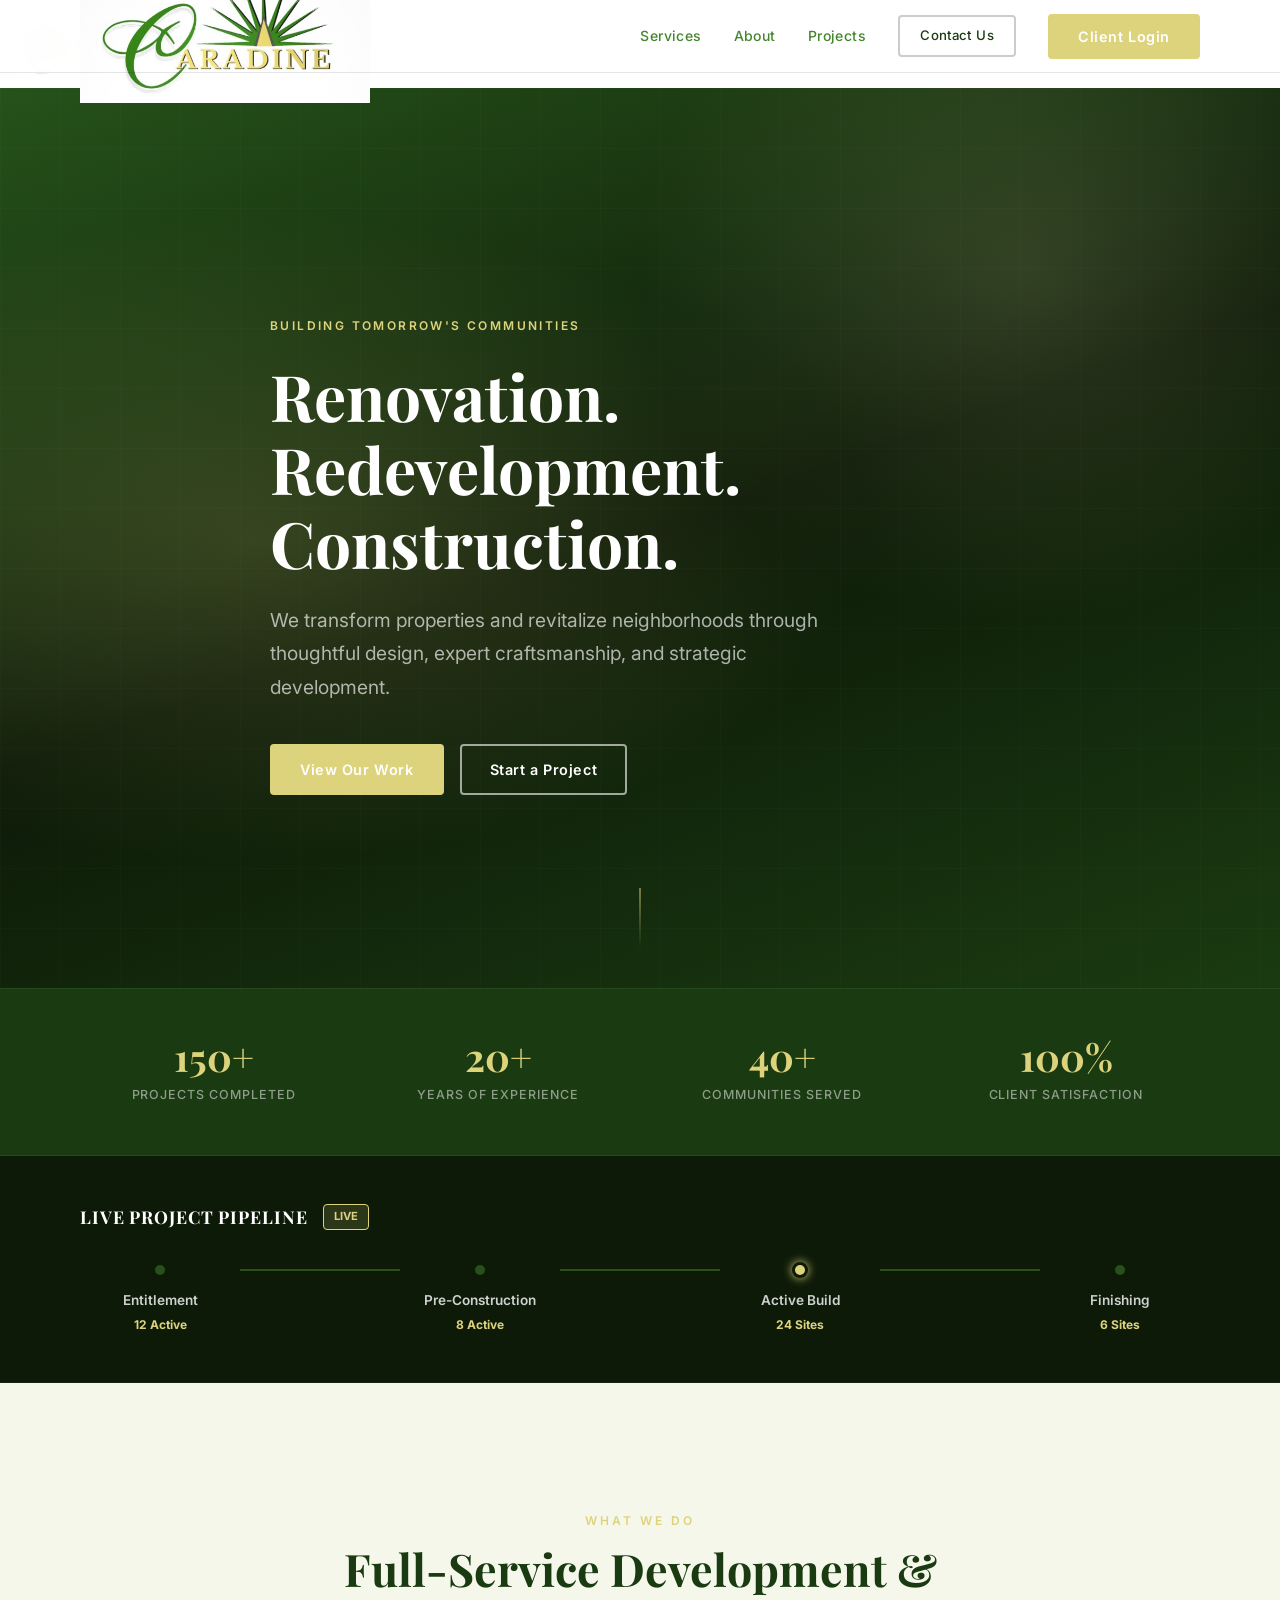
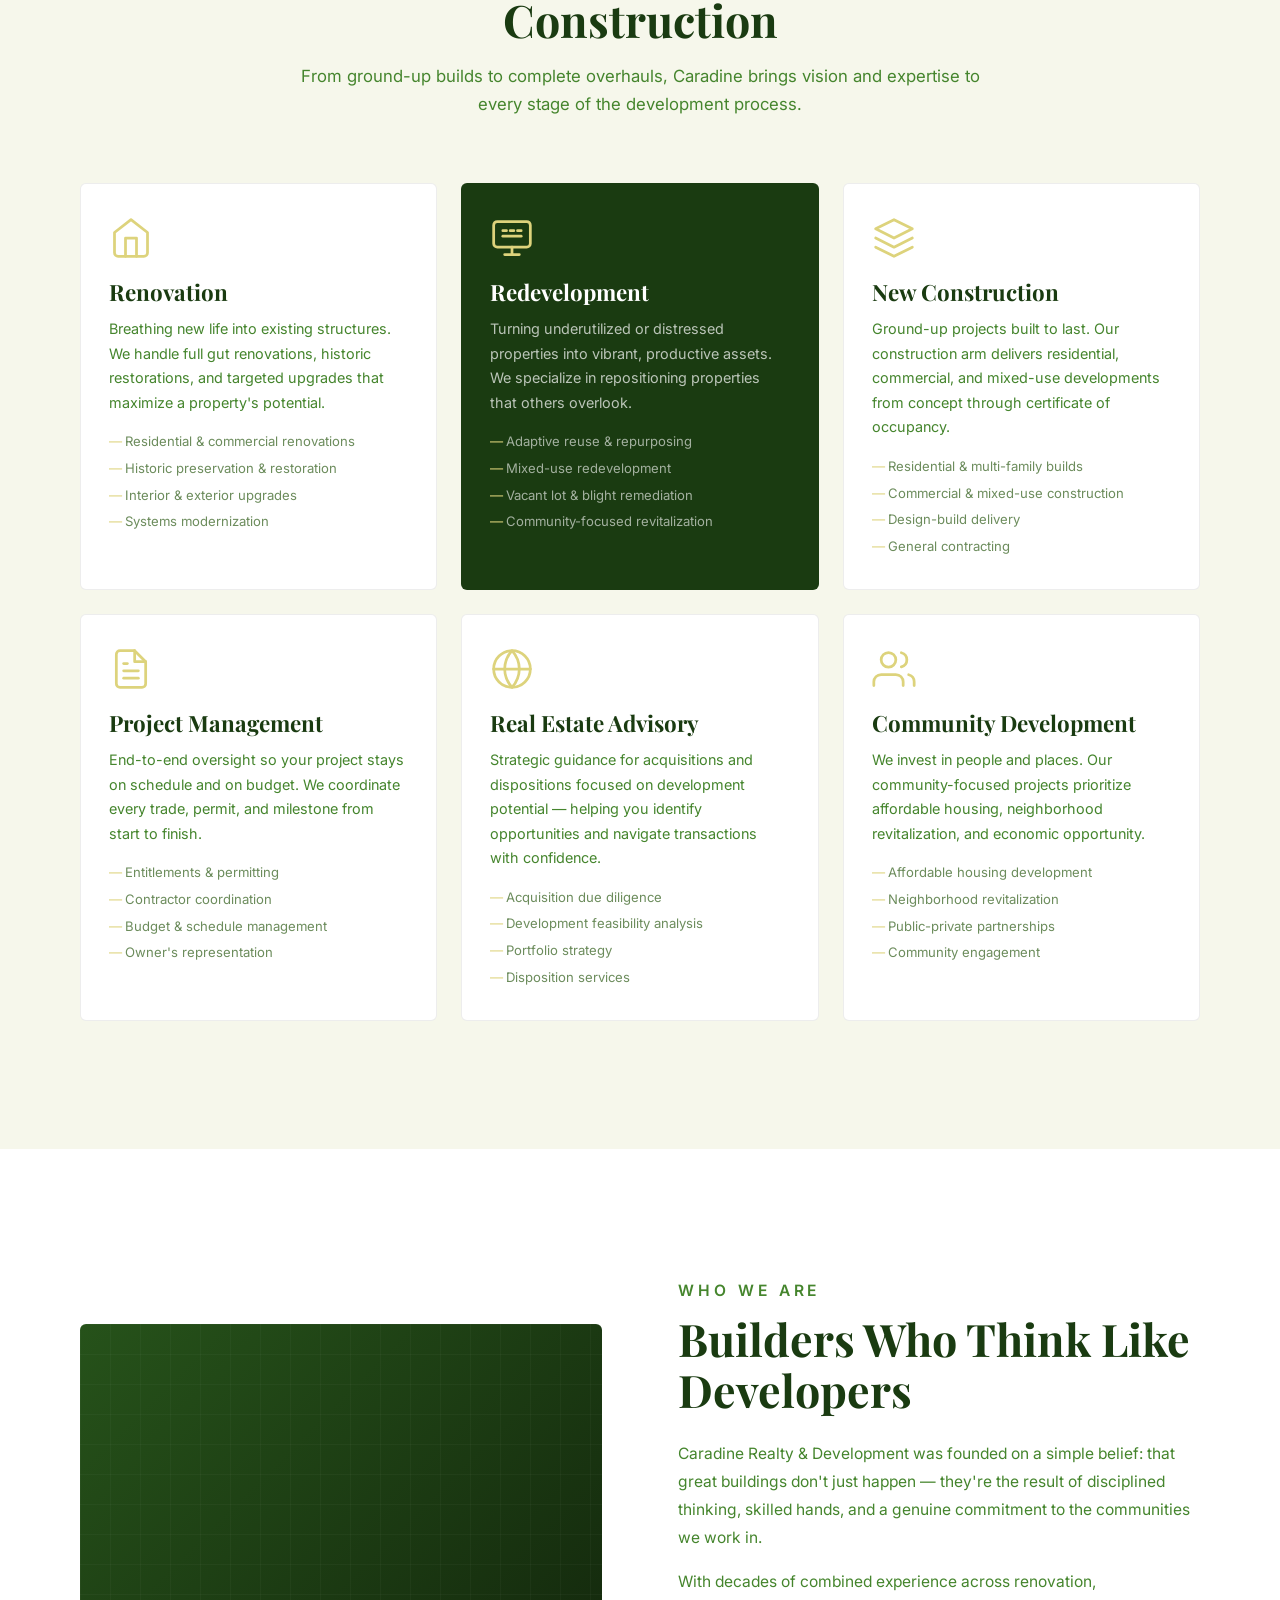
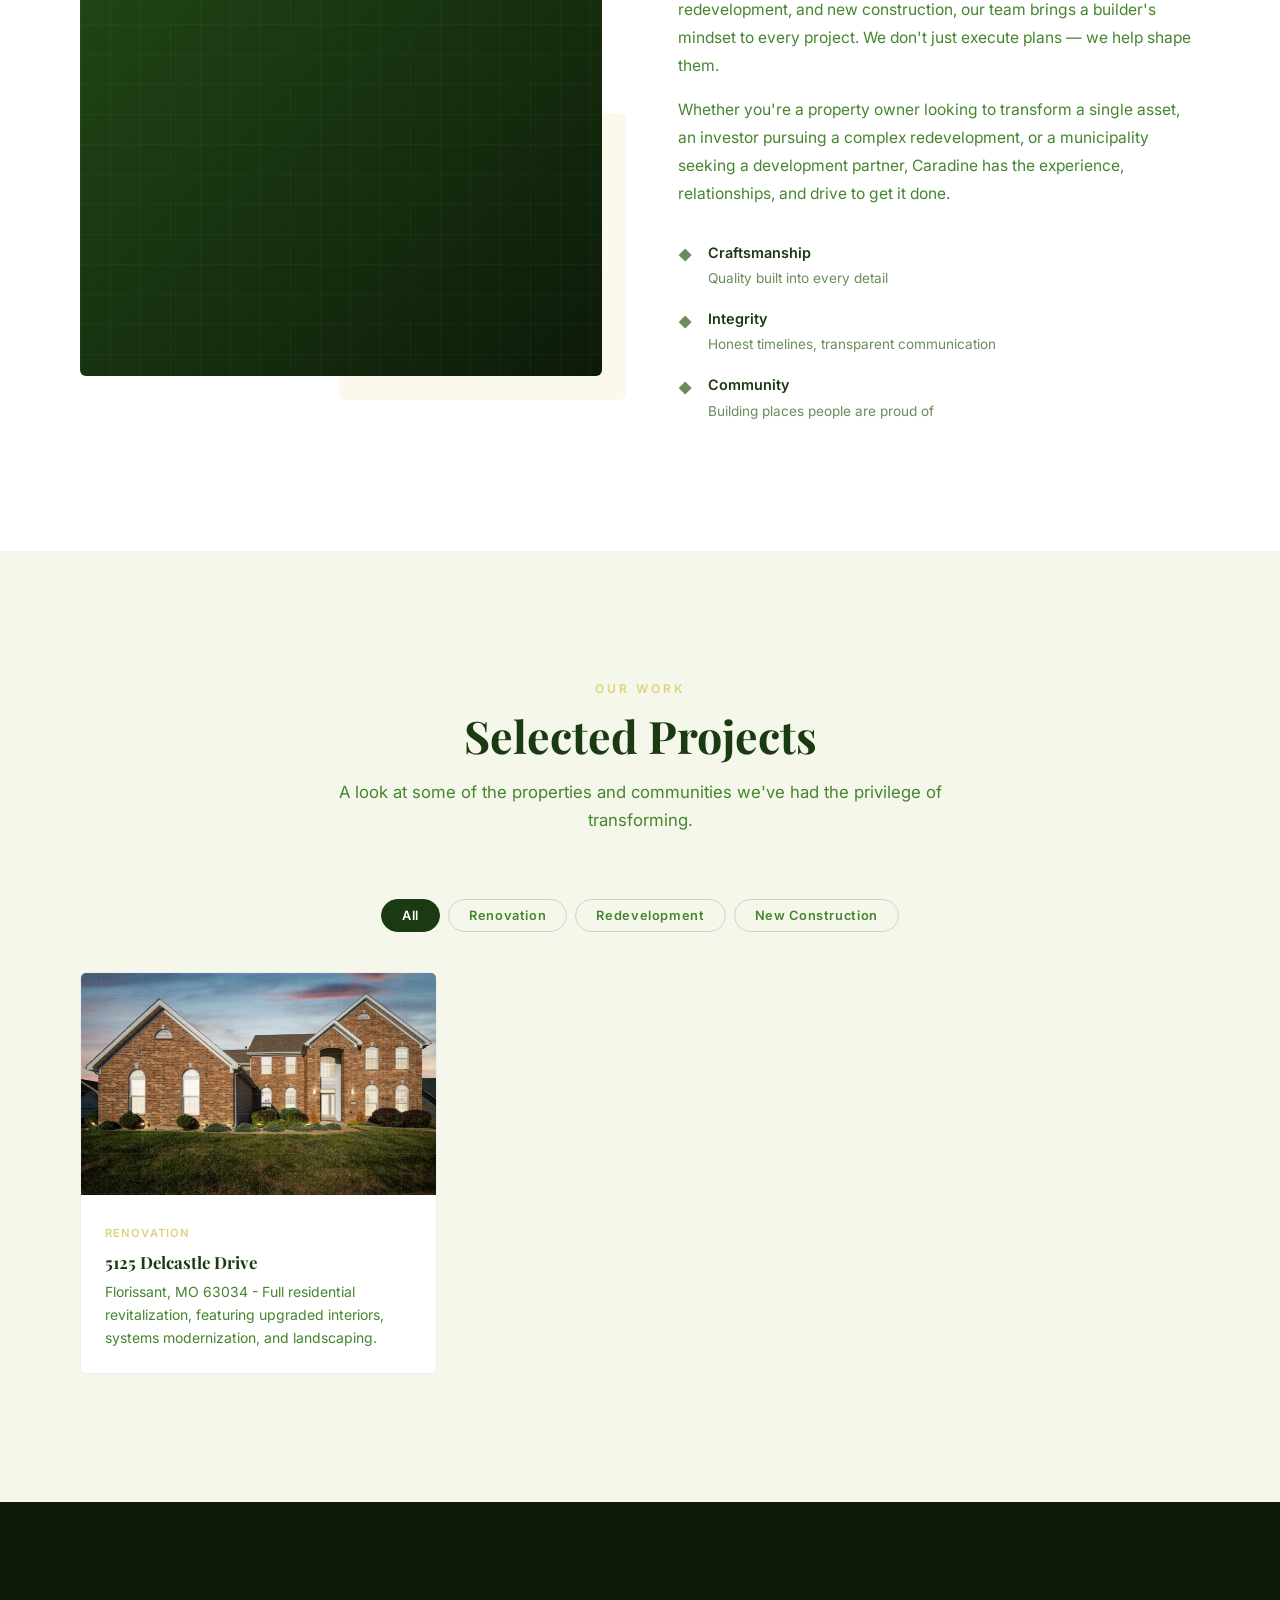
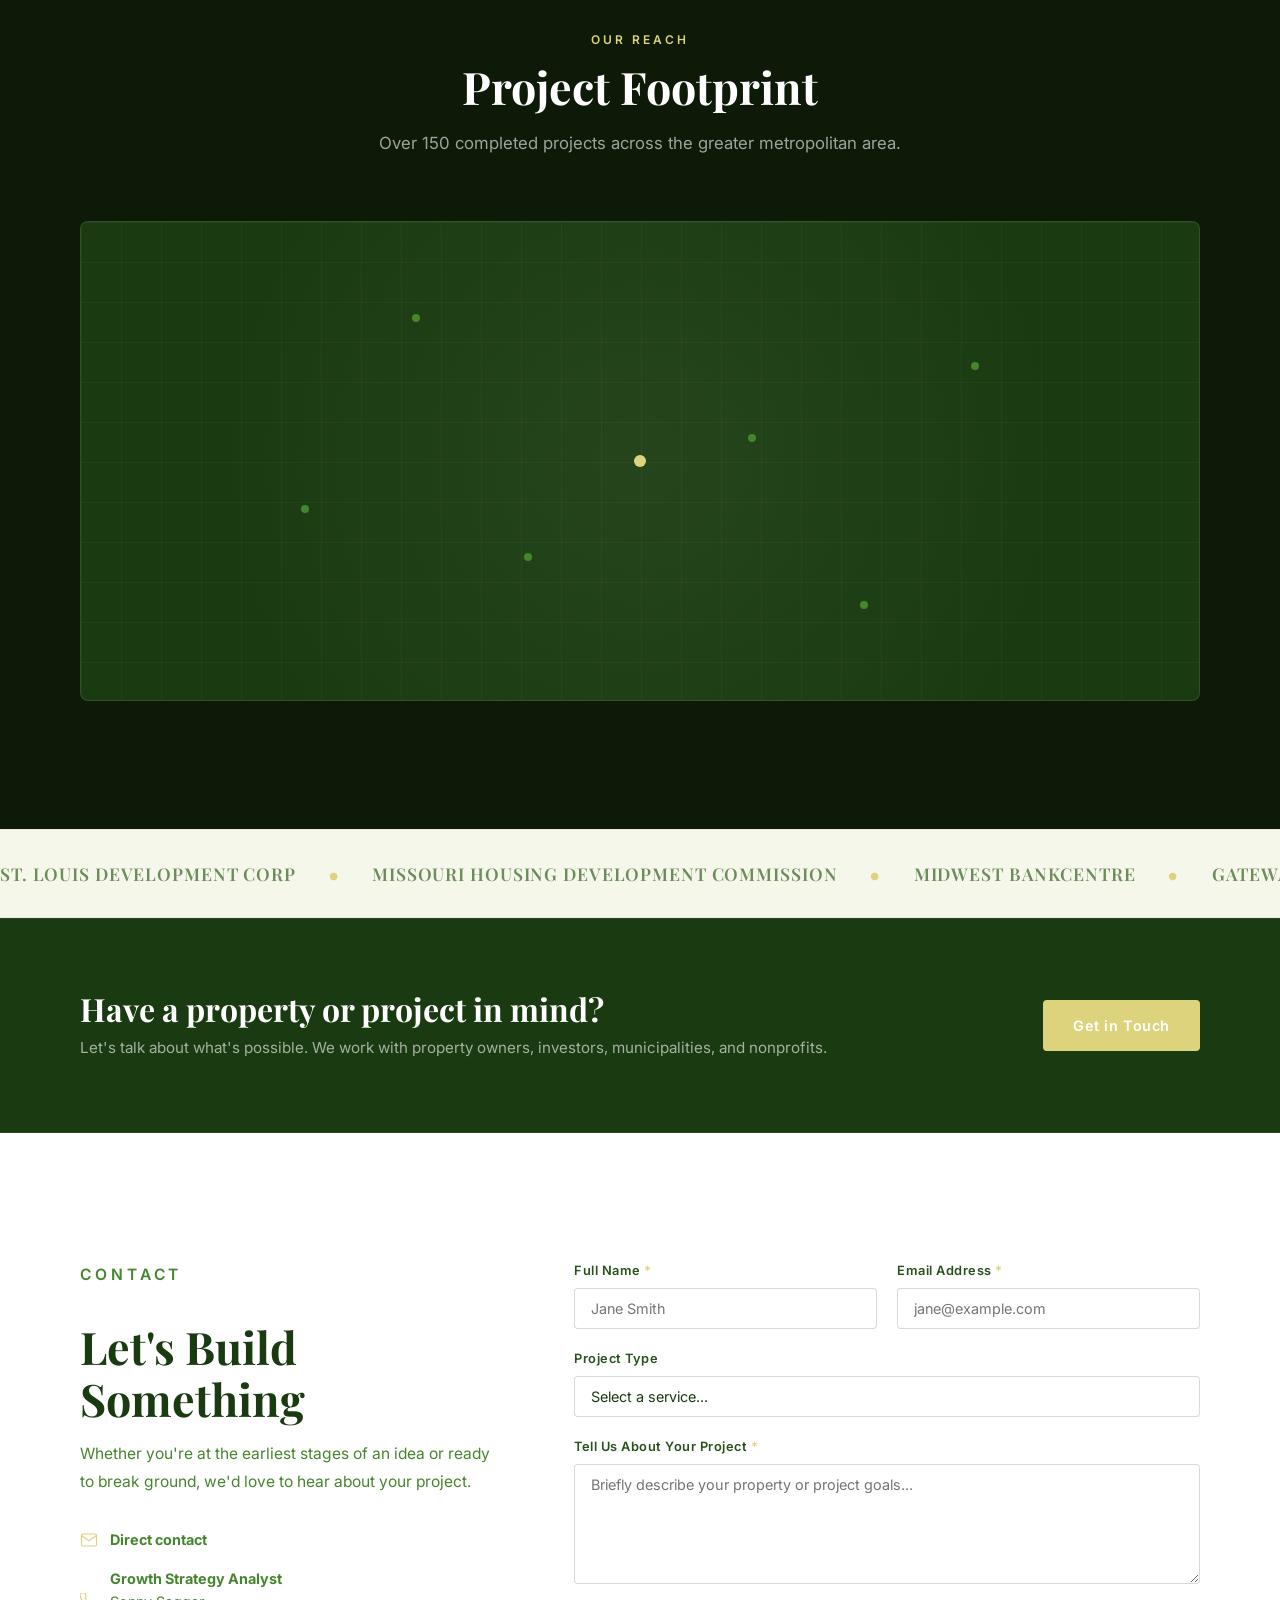
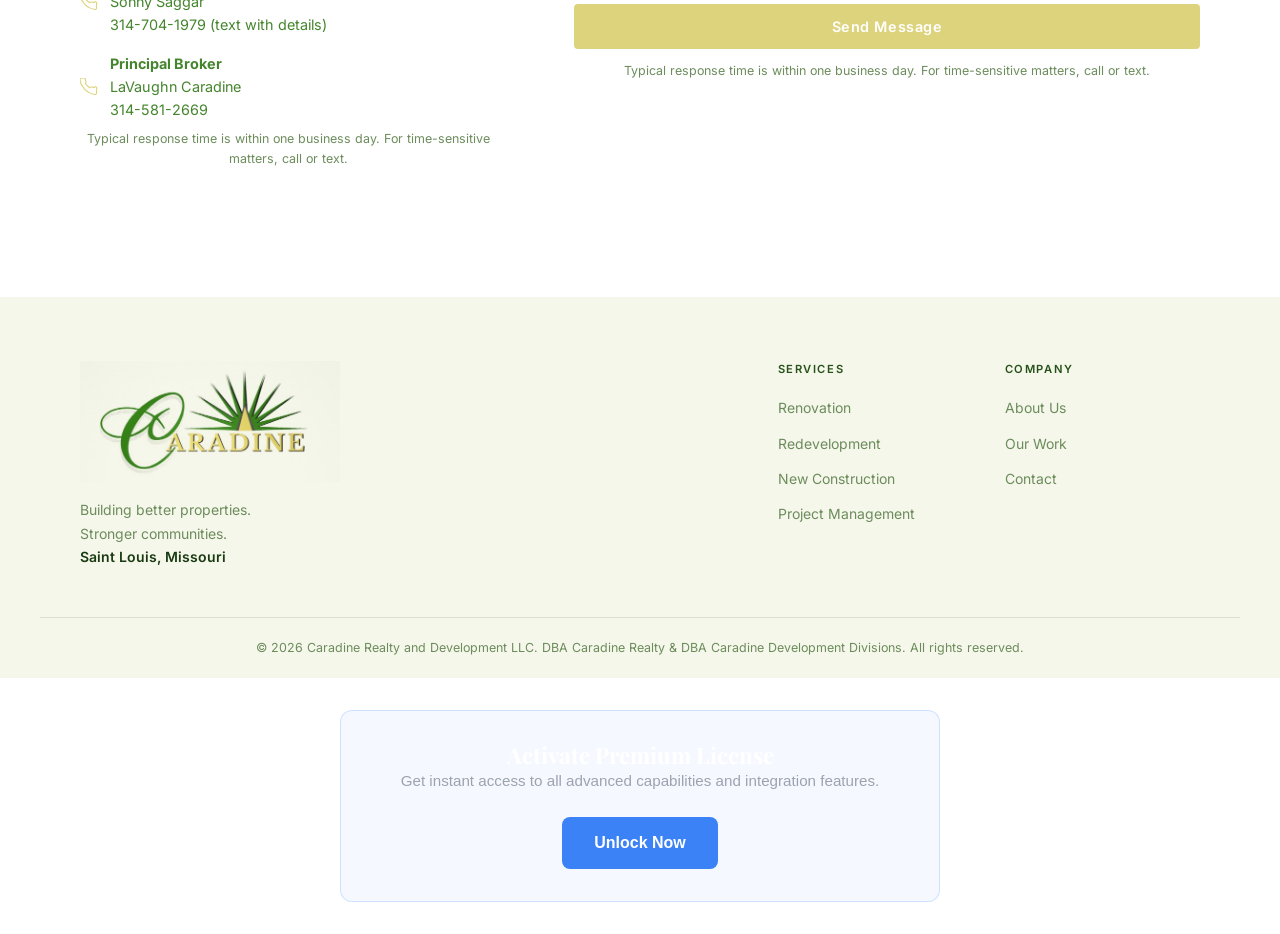
==== commit 2a43f974: "Show only real Delcastle project and remove mock listings" ====
--- a/index.html
+++ b/index.html
@@ -20,7 +20,7 @@
       <a href="#" class="logo">
         <img src="/caradine-logo.jpg" alt="Caradine Realty logo" class="logo-mark" />
         <span class="logo-main">Caradine</span>
-        <span class="logo-sub">Realty &amp; Development</span>
+        <span class="logo-sub">Realty and Development LLC<br><small style="font-size: 0.65rem; opacity: 0.8; letter-spacing: 0.02em; display: block; margin-top: 2px;">DBA Caradine Realty &amp; DBA Caradine Development Divisions</small></span>
       </a>
       <button class="nav-toggle" aria-label="Toggle menu" aria-expanded="false">
         <span></span><span></span><span></span>
@@ -258,52 +258,13 @@
         <button class="filter-btn" data-filter="construction">New Construction</button>
       </div>
       <div class="projects-grid">
-        <div class="project-card reveal reveal-delay-1" data-category="renovation" tabindex="0">
-          <div class="project-img project-img-1"></div>
+        <!-- Real Property Listing -->
+        <div class="project-card reveal reveal-delay-1" data-category="renovation" data-project-id="delcastle" tabindex="0">
+          <div class="project-img" style="background-image: url('public/listings/5125_delcastle/Exterior.jpg');"></div>
           <div class="project-info">
             <span class="project-tag">Renovation</span>
-            <h3>Historic Warehouse Conversion</h3>
-            <p>A century-old industrial warehouse brought back to life as modern creative office space, preserving original brick and timber throughout.</p>
-          </div>
-        </div>
-        <div class="project-card reveal reveal-delay-2" data-category="redevelopment" tabindex="0">
-          <div class="project-img project-img-2"></div>
-          <div class="project-info">
-            <span class="project-tag">Redevelopment</span>
-            <h3>Mixed-Use Urban Infill</h3>
-            <p>A formerly vacant city block redeveloped into a vibrant mixed-use community with ground-floor retail and upper-level residences.</p>
-          </div>
-        </div>
-        <div class="project-card reveal reveal-delay-3" data-category="construction" tabindex="0">
-          <div class="project-img project-img-3"></div>
-          <div class="project-info">
-            <span class="project-tag">New Construction</span>
-            <h3>Suburban Multi-Family Development</h3>
-            <p>Ground-up construction of a 48-unit multi-family development designed for energy efficiency and long-term durability.</p>
-          </div>
-        </div>
-        <div class="project-card reveal reveal-delay-1" data-category="renovation" tabindex="0">
-          <div class="project-img project-img-4"></div>
-          <div class="project-info">
-            <span class="project-tag">Renovation</span>
-            <h3>Commercial Storefront Restoration</h3>
-            <p>Full exterior and interior restoration of a historic downtown commercial block, returning character to the streetscape.</p>
-          </div>
-        </div>
-        <div class="project-card reveal reveal-delay-2" data-category="redevelopment" tabindex="0">
-          <div class="project-img project-img-5"></div>
-          <div class="project-info">
-            <span class="project-tag">Redevelopment</span>
-            <h3>Adaptive Reuse — Former School</h3>
-            <p>A shuttered neighborhood school thoughtfully repurposed into affordable senior housing, preserving community history.</p>
-          </div>
-        </div>
-        <div class="project-card reveal reveal-delay-3" data-category="construction" tabindex="0">
-          <div class="project-img project-img-6"></div>
-          <div class="project-info">
-            <span class="project-tag">New Construction</span>
-            <h3>Community Health &amp; Wellness Center</h3>
-            <p>A purpose-built facility serving an underserved community, designed in partnership with local health organizations.</p>
+            <h3>5125 Delcastle Drive</h3>
+            <p>Florissant, MO 63034 - Full residential revitalization, featuring upgraded interiors, systems modernization, and landscaping.</p>
           </div>
         </div>
       </div>
@@ -436,7 +397,7 @@
       <div class="footer-brand">
         <img src="/caradine-logo.jpg" alt="Caradine Realty logo" class="logo-mark" />
         <span class="logo-main">Caradine</span>
-        <span class="logo-sub">Realty &amp; Development</span>
+        <span class="logo-sub">Realty and Development LLC<br><small style="font-size: 0.65rem; opacity: 0.8; letter-spacing: 0.02em; display: block; margin-top: 2px;">DBA Caradine Realty &amp; DBA Caradine Development Divisions</small></span>
         <p>Building better properties.<br />Stronger communities.<br /><span class="footer-location">Saint Louis, Missouri</span></p>
       </div>
       <div class="footer-links">
@@ -461,7 +422,7 @@
     </div>
     <div class="footer-bottom">
       <div class="container">
-        <p>&copy; 2026 Caradine Realty &amp; Development. All rights reserved.</p>
+        <p>&copy; 2026 Caradine Realty and Development LLC. DBA Caradine Realty &amp; DBA Caradine Development Divisions. All rights reserved.</p>
       </div>
     </div>
   </footer>
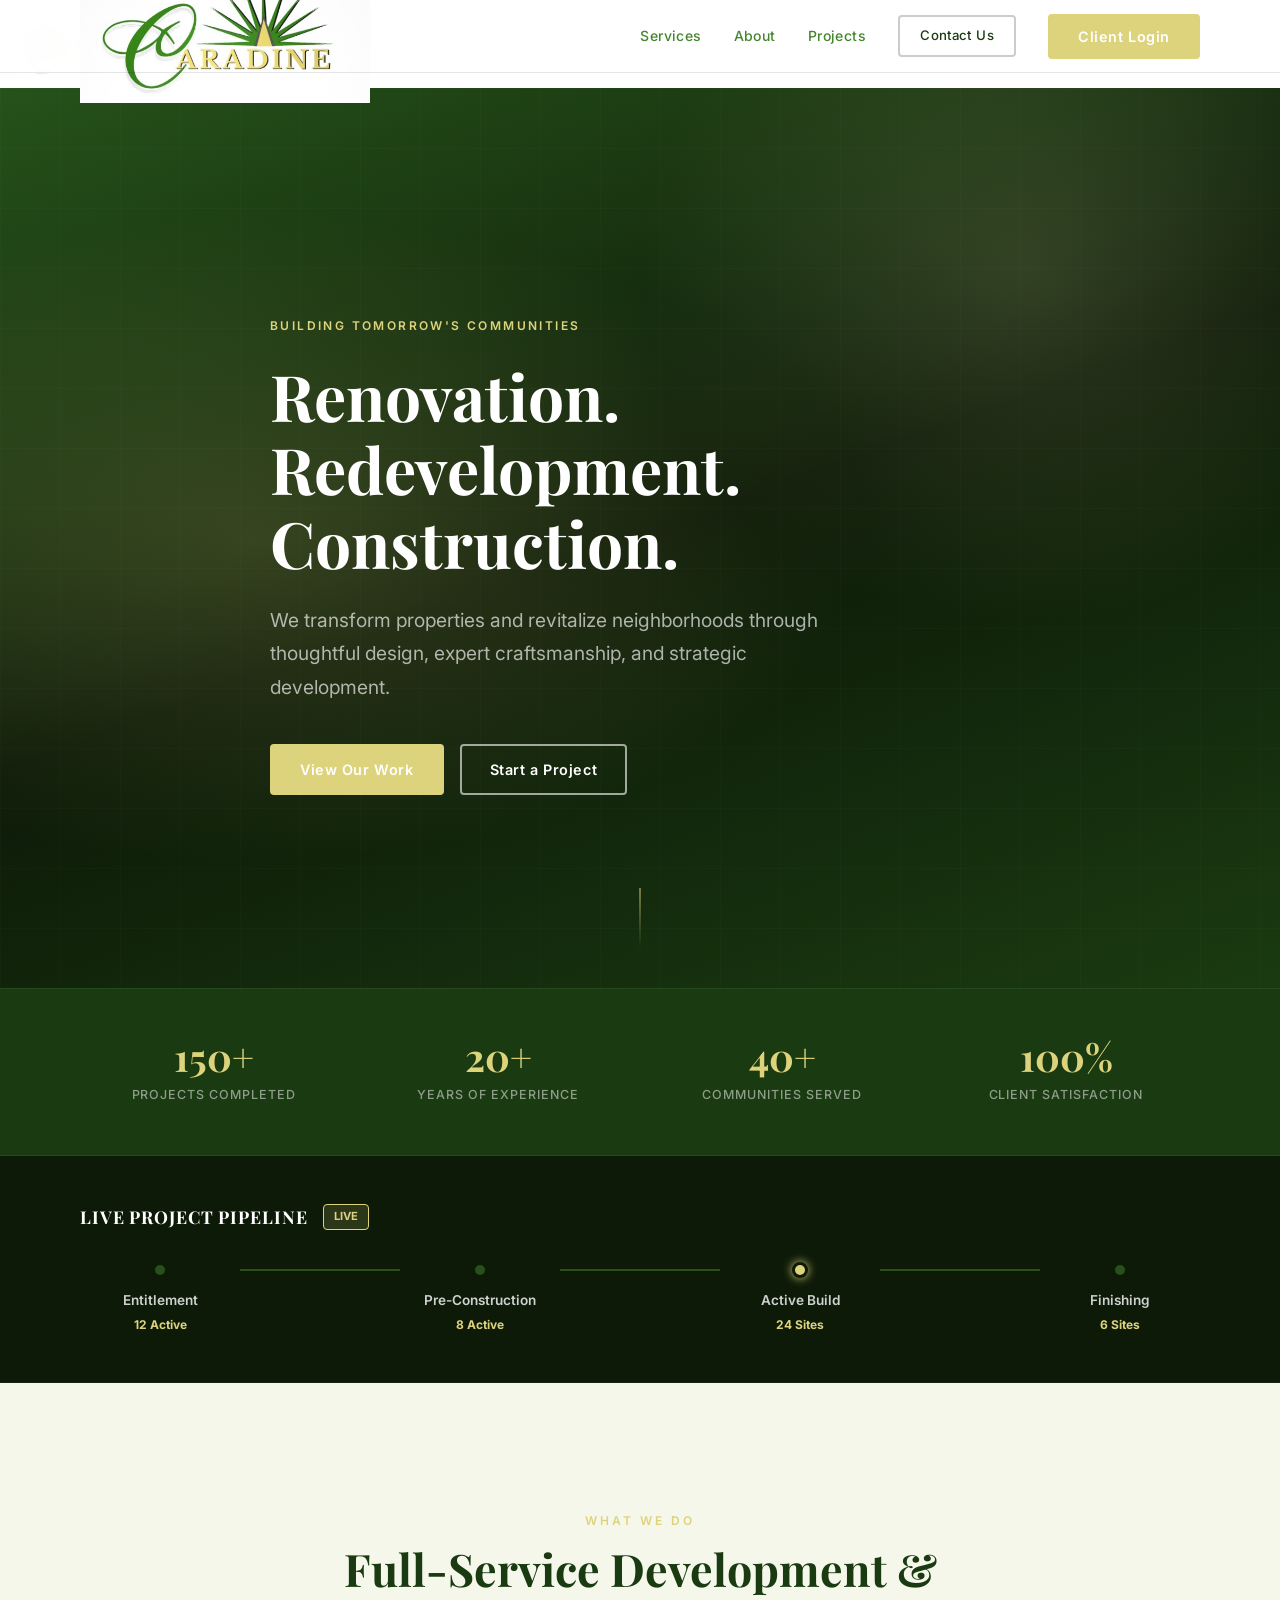
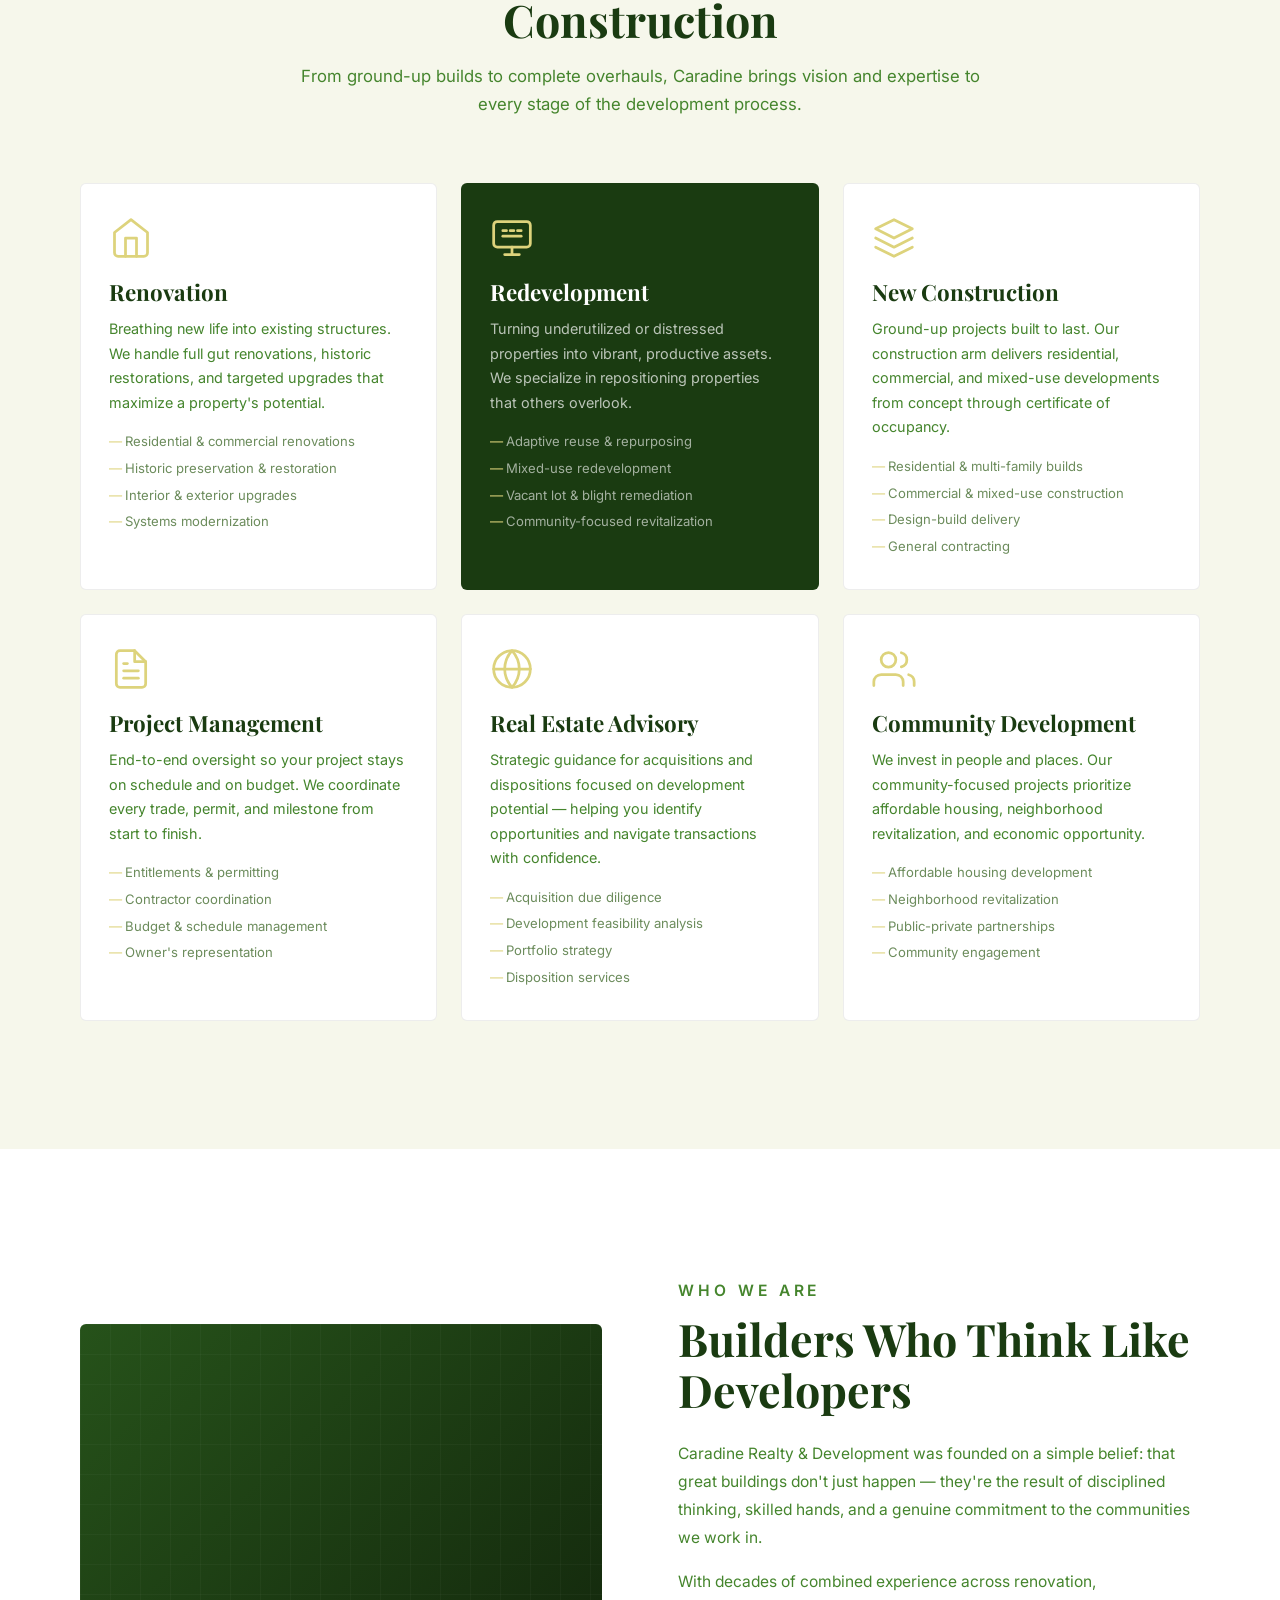
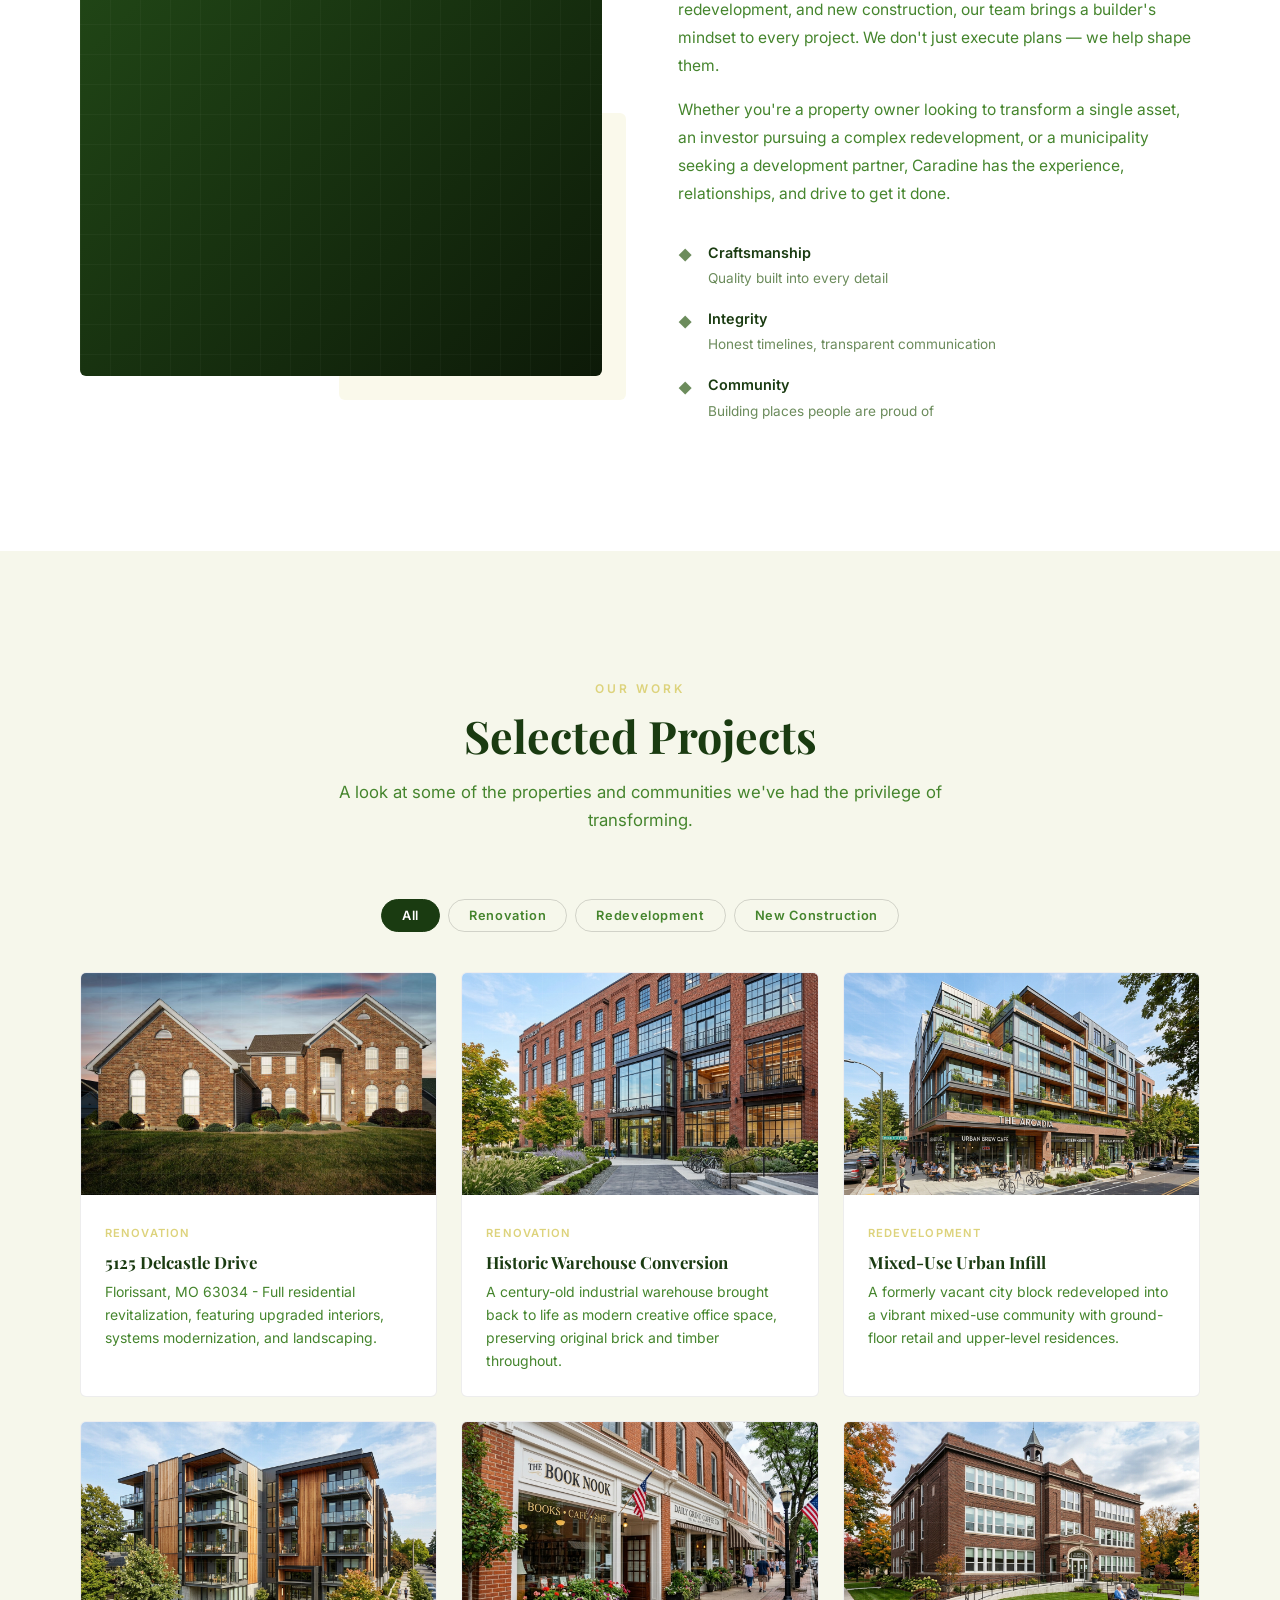
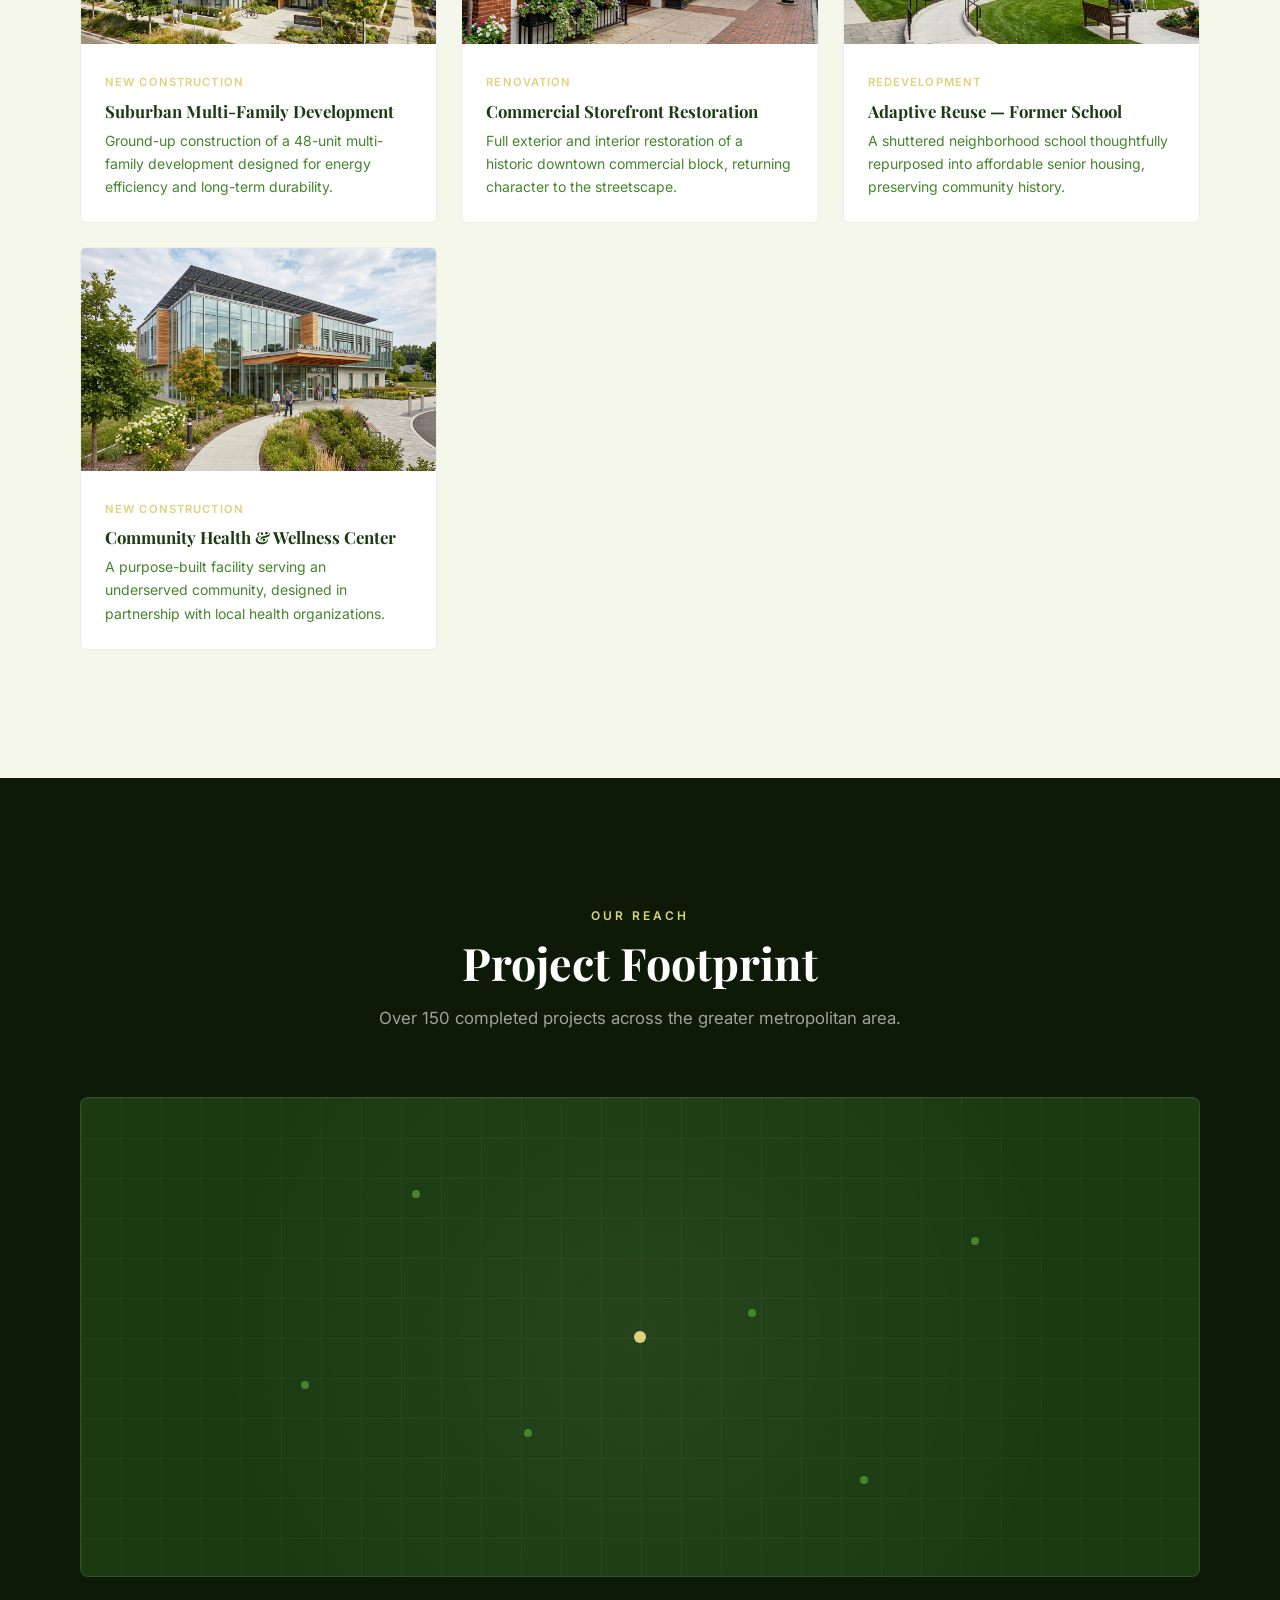
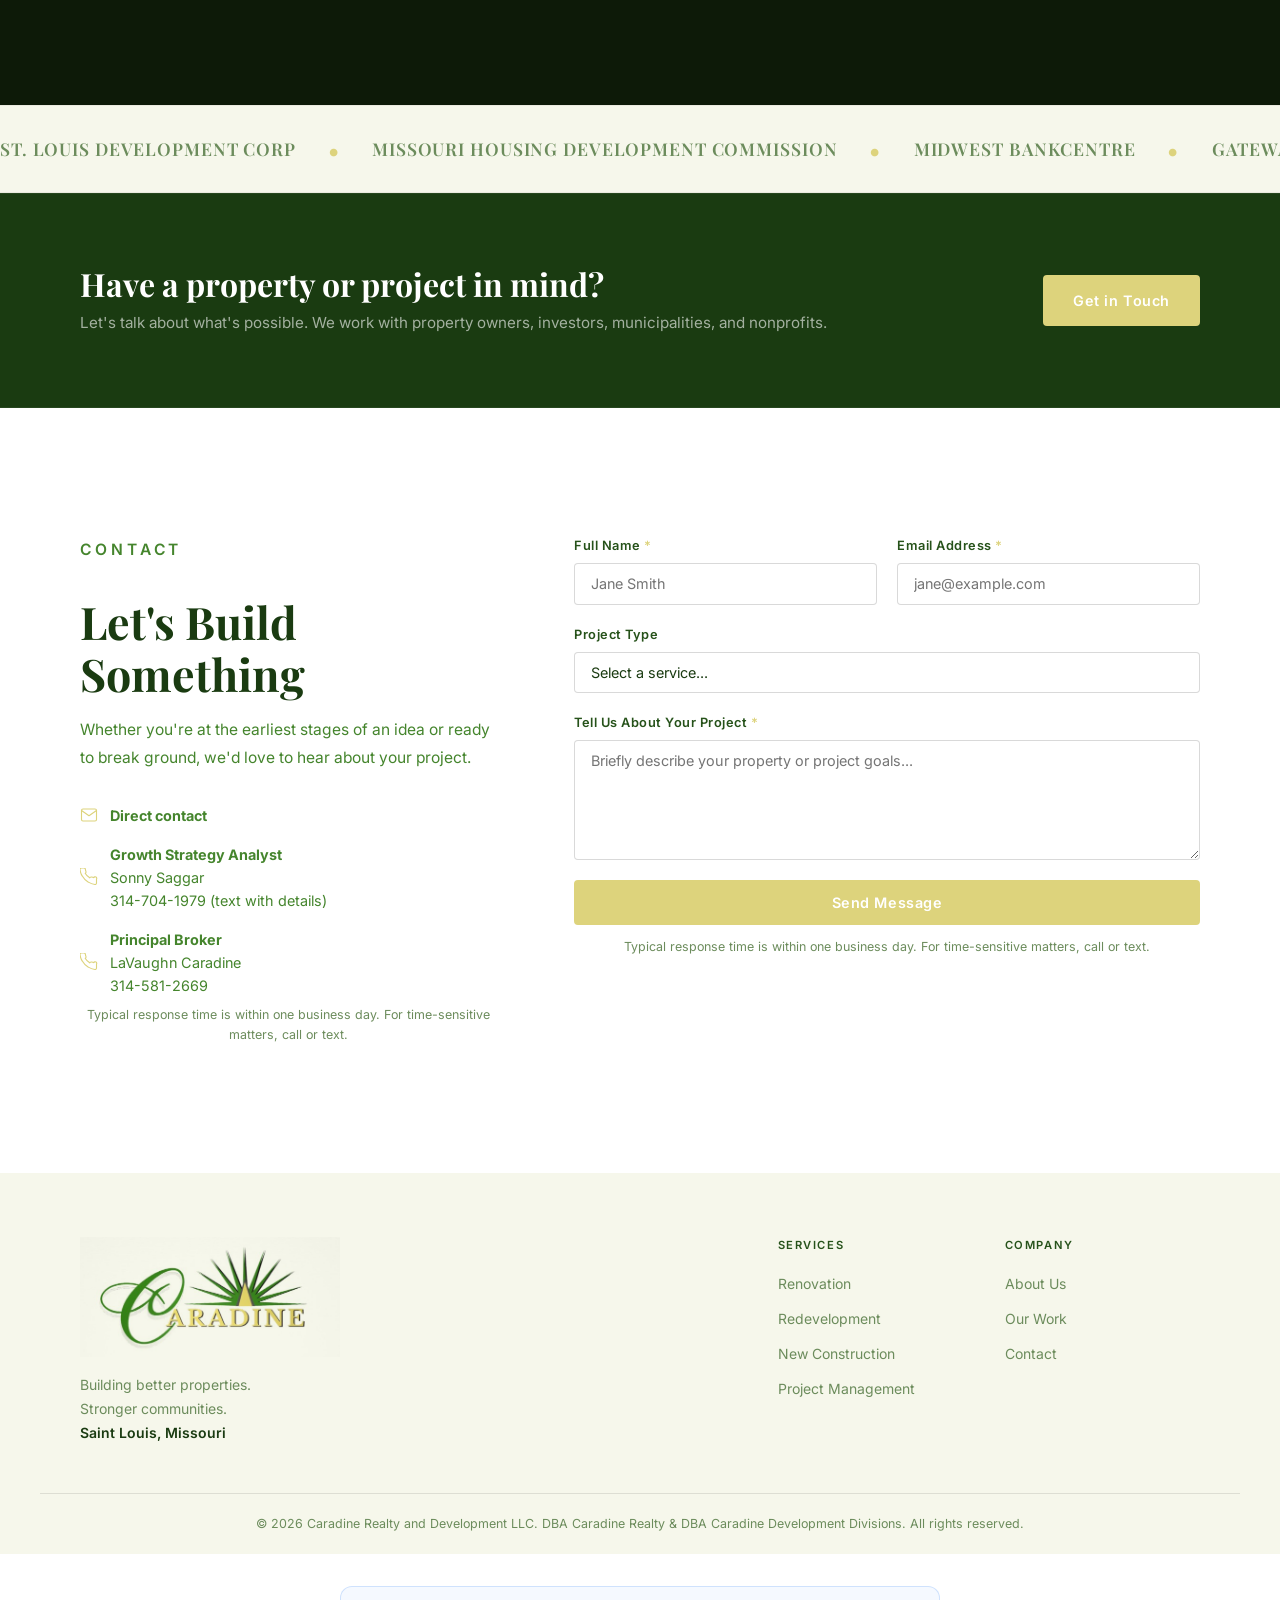
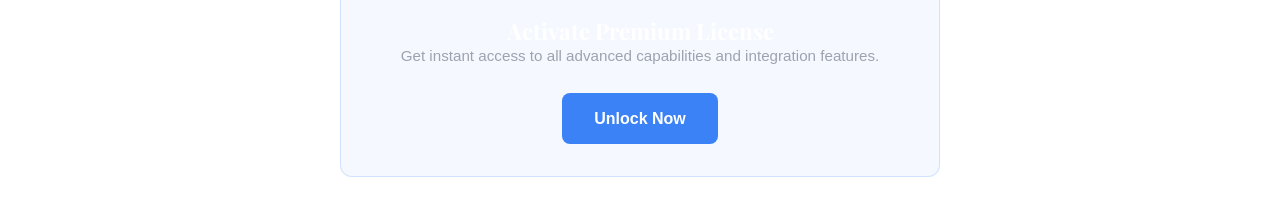
==== commit ebf148d5: "Restore project listings and photographs that were taken down" ====
--- a/index.html
+++ b/index.html
@@ -260,11 +260,59 @@
       <div class="projects-grid">
         <!-- Real Property Listing -->
         <div class="project-card reveal reveal-delay-1" data-category="renovation" data-project-id="delcastle" tabindex="0">
-          <div class="project-img" style="background-image: url('public/listings/5125_delcastle/Exterior.jpg');"></div>
+          <div class="project-img" style="background-image: url('/public/listings/5125_delcastle/Exterior.jpg');"></div>
           <div class="project-info">
             <span class="project-tag">Renovation</span>
             <h3>5125 Delcastle Drive</h3>
             <p>Florissant, MO 63034 - Full residential revitalization, featuring upgraded interiors, systems modernization, and landscaping.</p>
+          </div>
+        </div>
+        <div class="project-card reveal reveal-delay-2" data-category="renovation" data-project-id="warehouse" tabindex="0">
+          <div class="project-img" style="background-image: url('/public/projects/warehouse_after.jpg');"></div>
+          <div class="project-info">
+            <span class="project-tag">Renovation</span>
+            <h3>Historic Warehouse Conversion</h3>
+            <p>A century-old industrial warehouse brought back to life as modern creative office space, preserving original brick and timber throughout.</p>
+          </div>
+        </div>
+        <div class="project-card reveal reveal-delay-2" data-category="redevelopment" data-project-id="infill" tabindex="0">
+          <div class="project-img" style="background-image: url('/public/projects/infill_after.jpg');"></div>
+          <div class="project-info">
+            <span class="project-tag">Redevelopment</span>
+            <h3>Mixed-Use Urban Infill</h3>
+            <p>A formerly vacant city block redeveloped into a vibrant mixed-use community with ground-floor retail and upper-level residences.</p>
+          </div>
+        </div>
+        <div class="project-card reveal reveal-delay-3" data-category="construction" data-project-id="multifamily" tabindex="0">
+          <div class="project-img" style="background-image: url('/public/projects/multifamily_front.jpg');"></div>
+          <div class="project-info">
+            <span class="project-tag">New Construction</span>
+            <h3>Suburban Multi-Family Development</h3>
+            <p>Ground-up construction of a 48-unit multi-family development designed for energy efficiency and long-term durability.</p>
+          </div>
+        </div>
+        <div class="project-card reveal reveal-delay-1" data-category="renovation" data-project-id="storefront" tabindex="0">
+          <div class="project-img" style="background-image: url('/public/projects/storefront_after.jpg');"></div>
+          <div class="project-info">
+            <span class="project-tag">Renovation</span>
+            <h3>Commercial Storefront Restoration</h3>
+            <p>Full exterior and interior restoration of a historic downtown commercial block, returning character to the streetscape.</p>
+          </div>
+        </div>
+        <div class="project-card reveal reveal-delay-2" data-category="redevelopment" data-project-id="school" tabindex="0">
+          <div class="project-img" style="background-image: url('/public/projects/school_after.jpg');"></div>
+          <div class="project-info">
+            <span class="project-tag">Redevelopment</span>
+            <h3>Adaptive Reuse — Former School</h3>
+            <p>A shuttered neighborhood school thoughtfully repurposed into affordable senior housing, preserving community history.</p>
+          </div>
+        </div>
+        <div class="project-card reveal reveal-delay-3" data-category="construction" data-project-id="health" tabindex="0">
+          <div class="project-img" style="background-image: url('/public/projects/health_front.jpg');"></div>
+          <div class="project-info">
+            <span class="project-tag">New Construction</span>
+            <h3>Community Health &amp; Wellness Center</h3>
+            <p>A purpose-built facility serving an underserved community, designed in partnership with local health organizations.</p>
           </div>
         </div>
       </div>
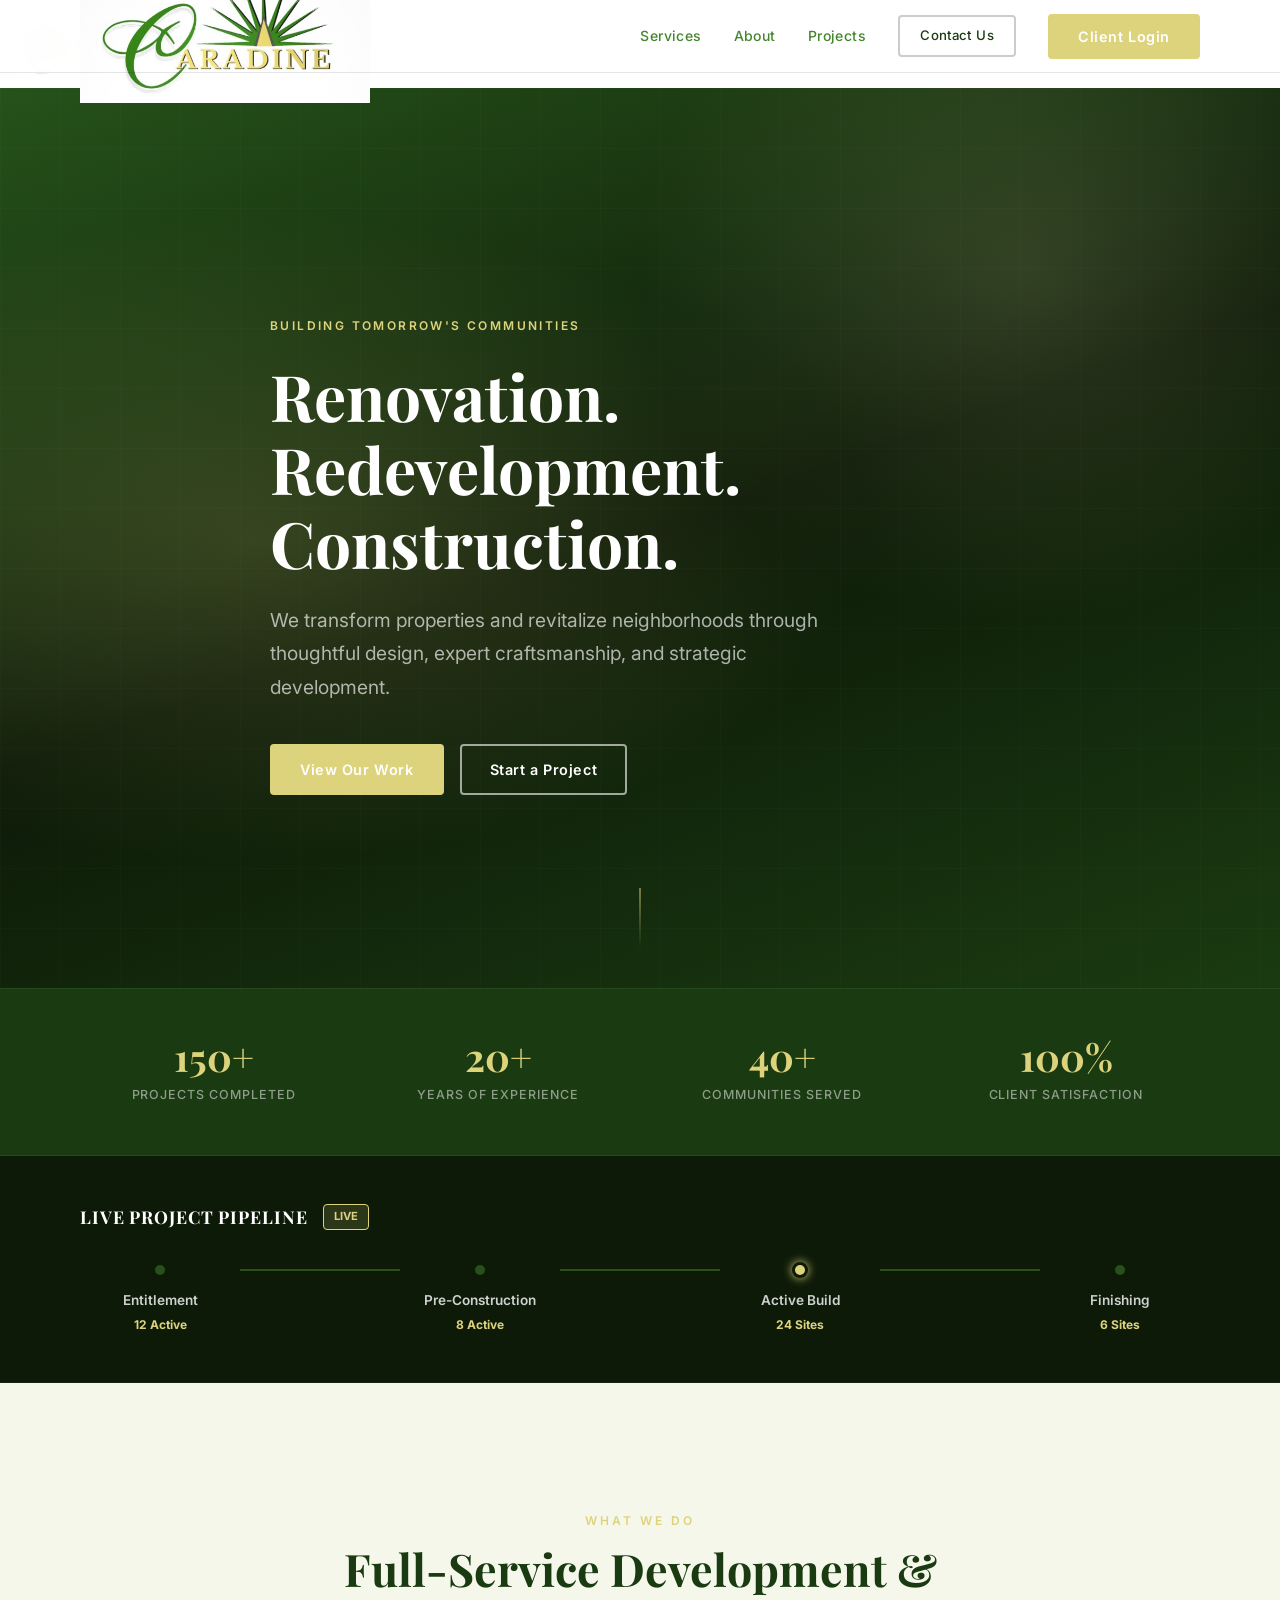
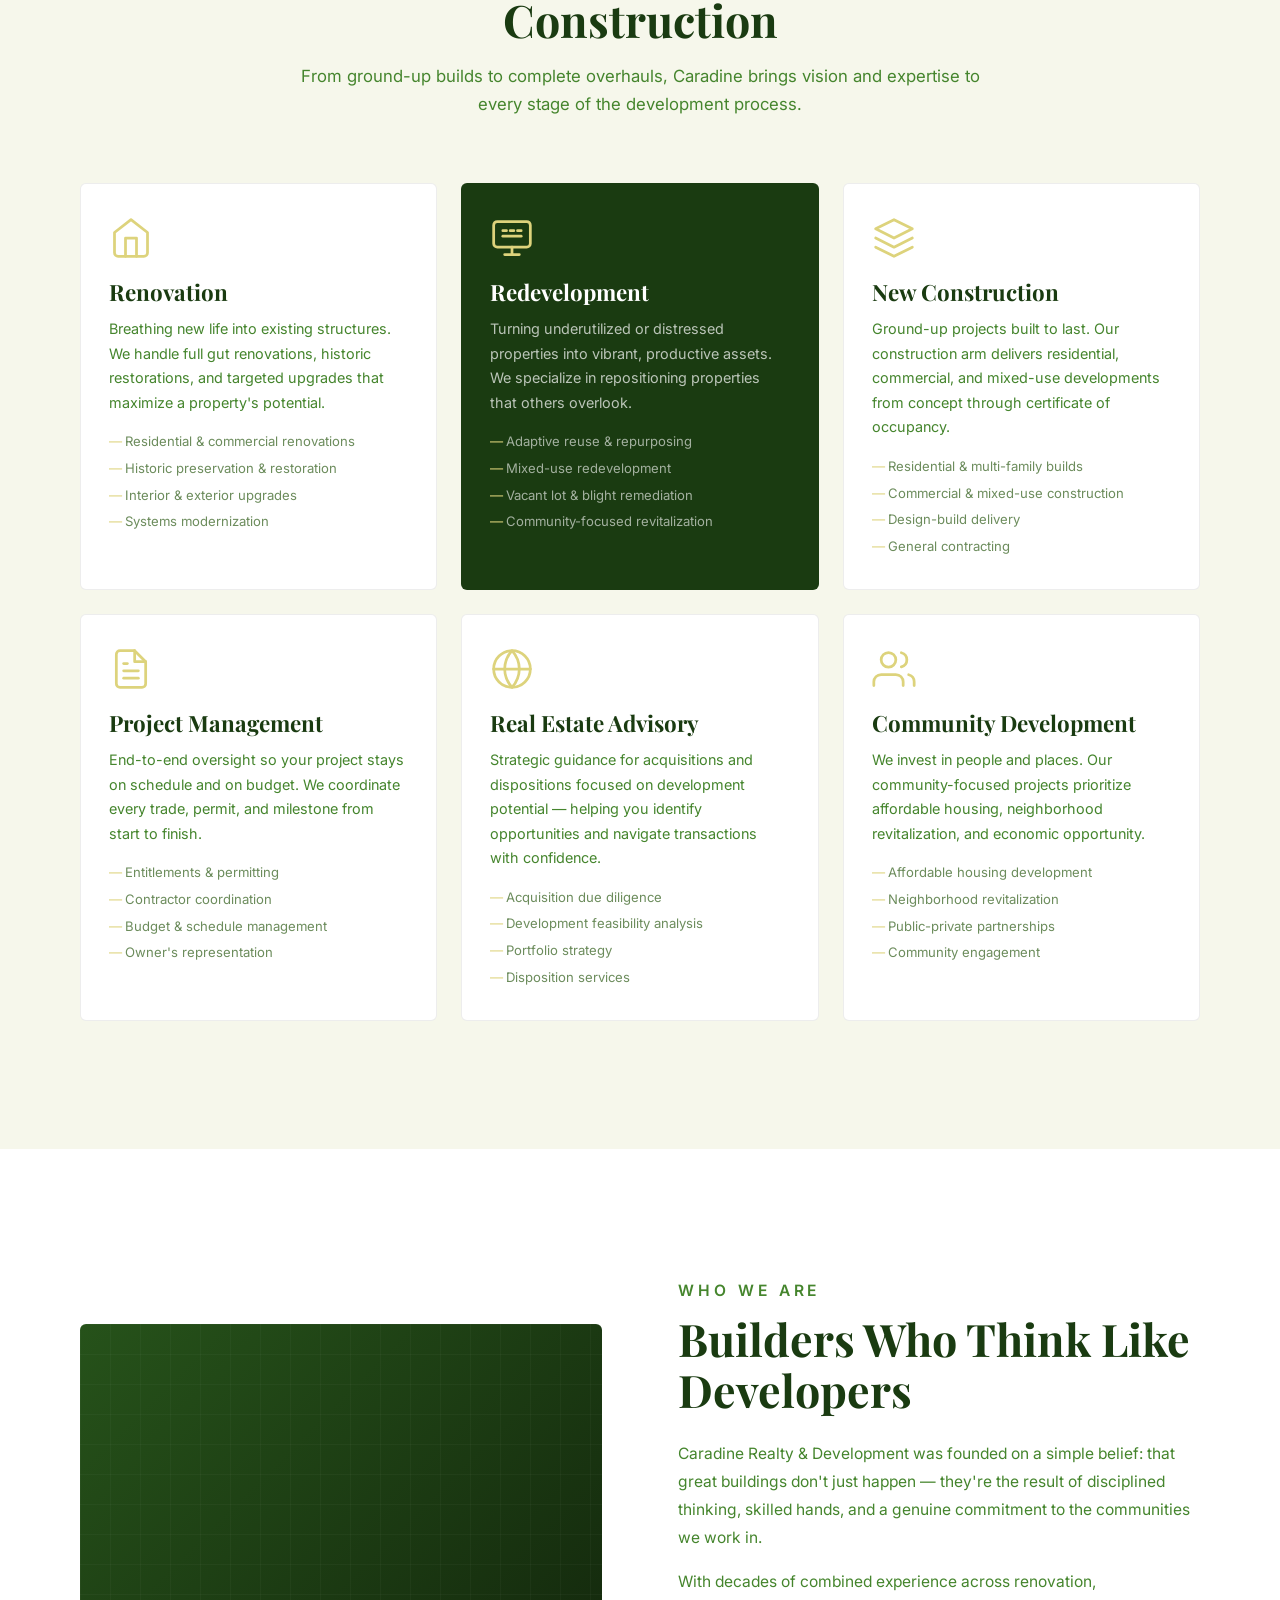
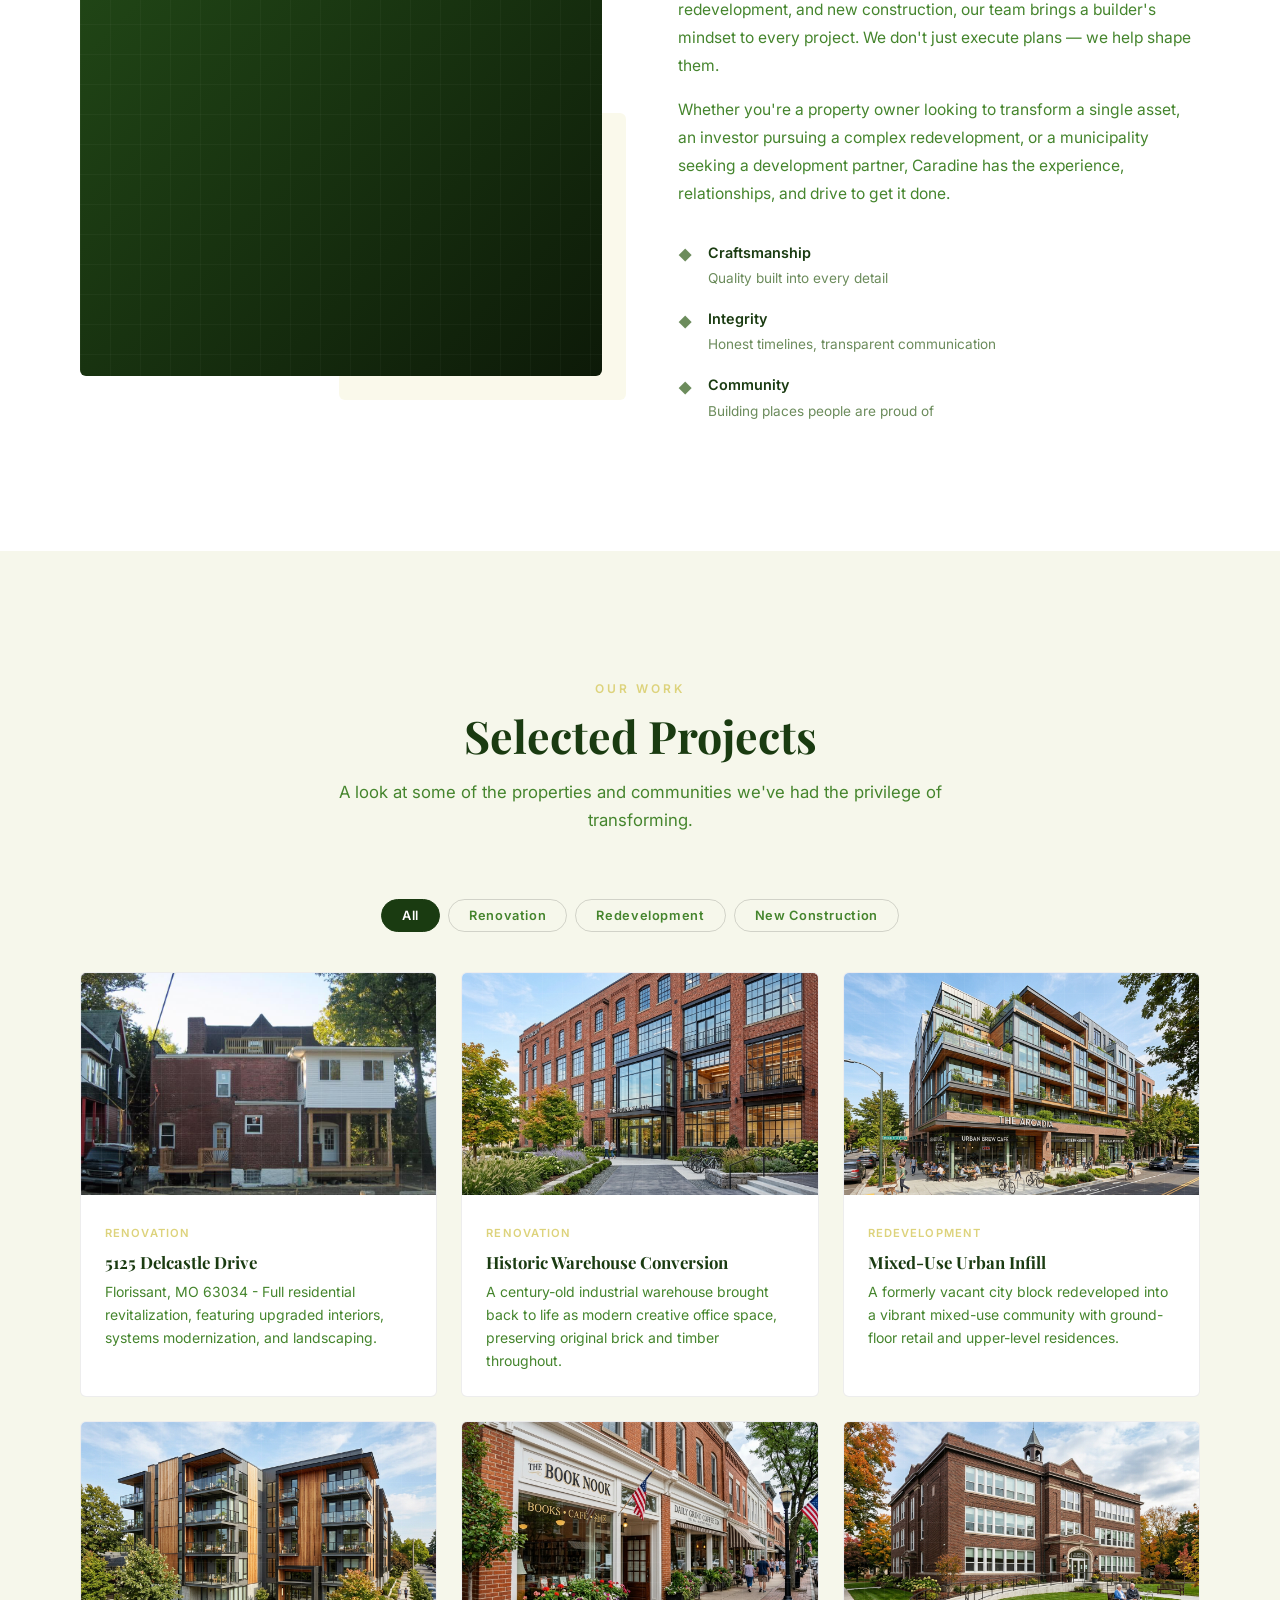
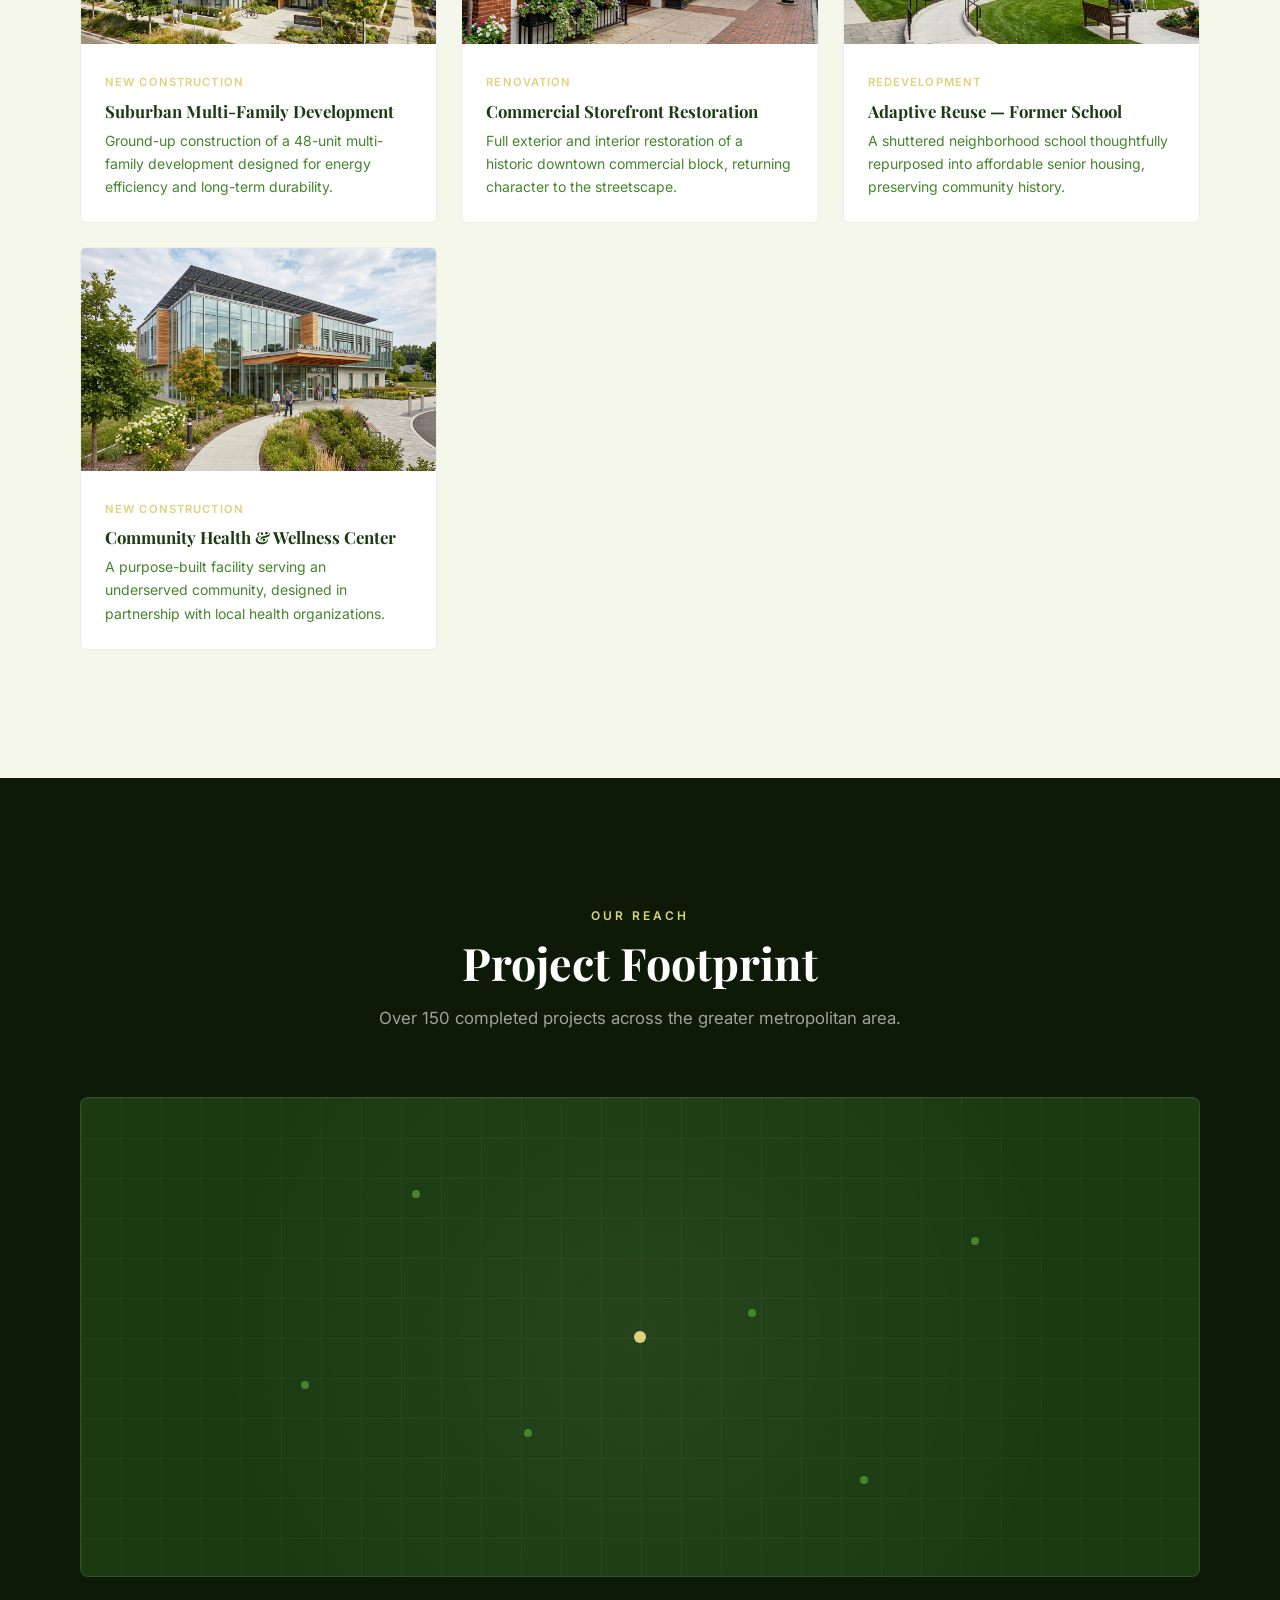
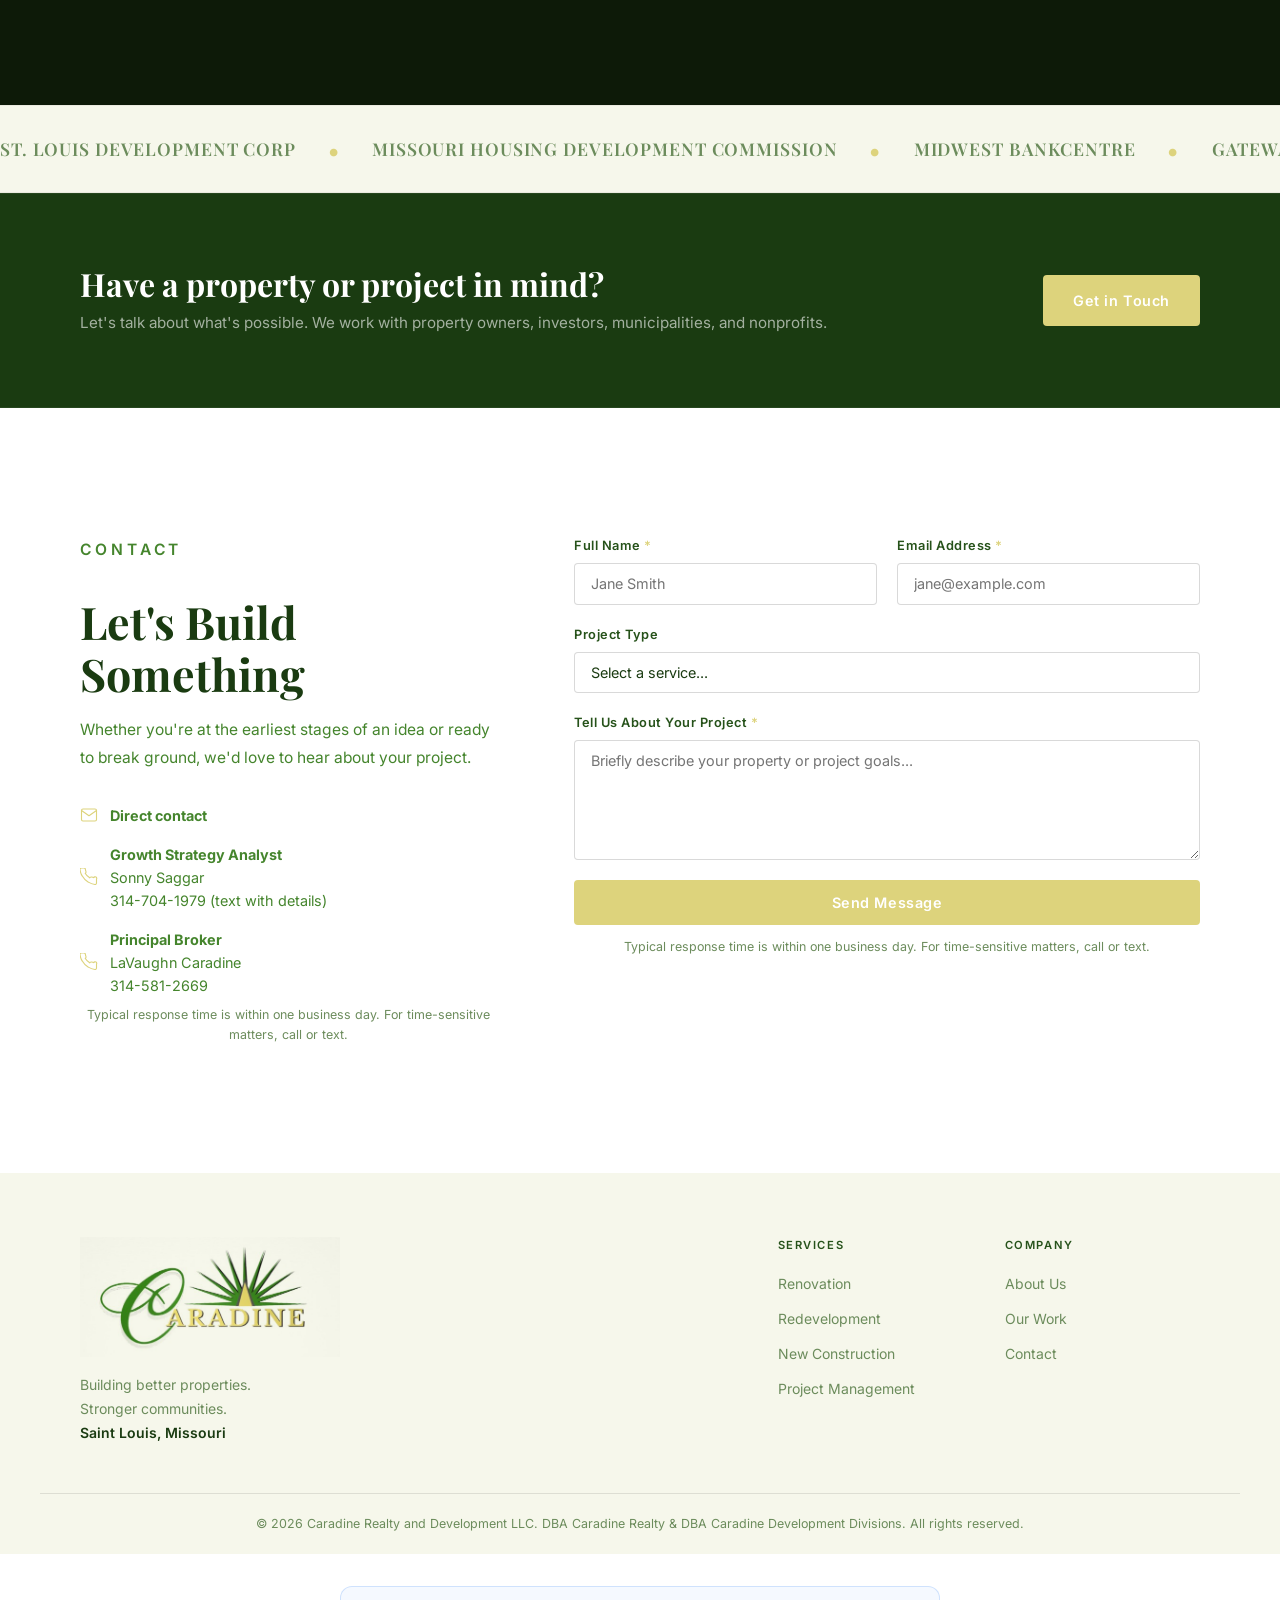
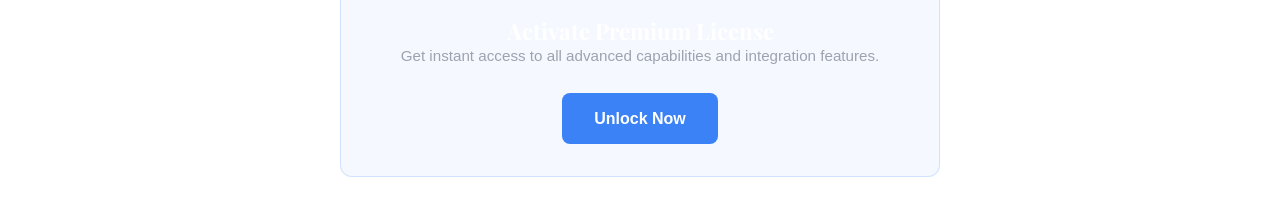
==== commit de85d2b5: "Replace mock mansion pictures with recovered email renovation photographs for Delcastle project" ====
--- a/index.html
+++ b/index.html
@@ -260,7 +260,7 @@
       <div class="projects-grid">
         <!-- Real Property Listing -->
         <div class="project-card reveal reveal-delay-1" data-category="renovation" data-project-id="delcastle" tabindex="0">
-          <div class="project-img" style="background-image: url('/public/listings/5125_delcastle/Exterior.jpg');"></div>
+          <div class="project-img" style="background-image: url('/public/listings/5125_delcastle/03_Exterior.jpg');"></div>
           <div class="project-info">
             <span class="project-tag">Renovation</span>
             <h3>5125 Delcastle Drive</h3>
